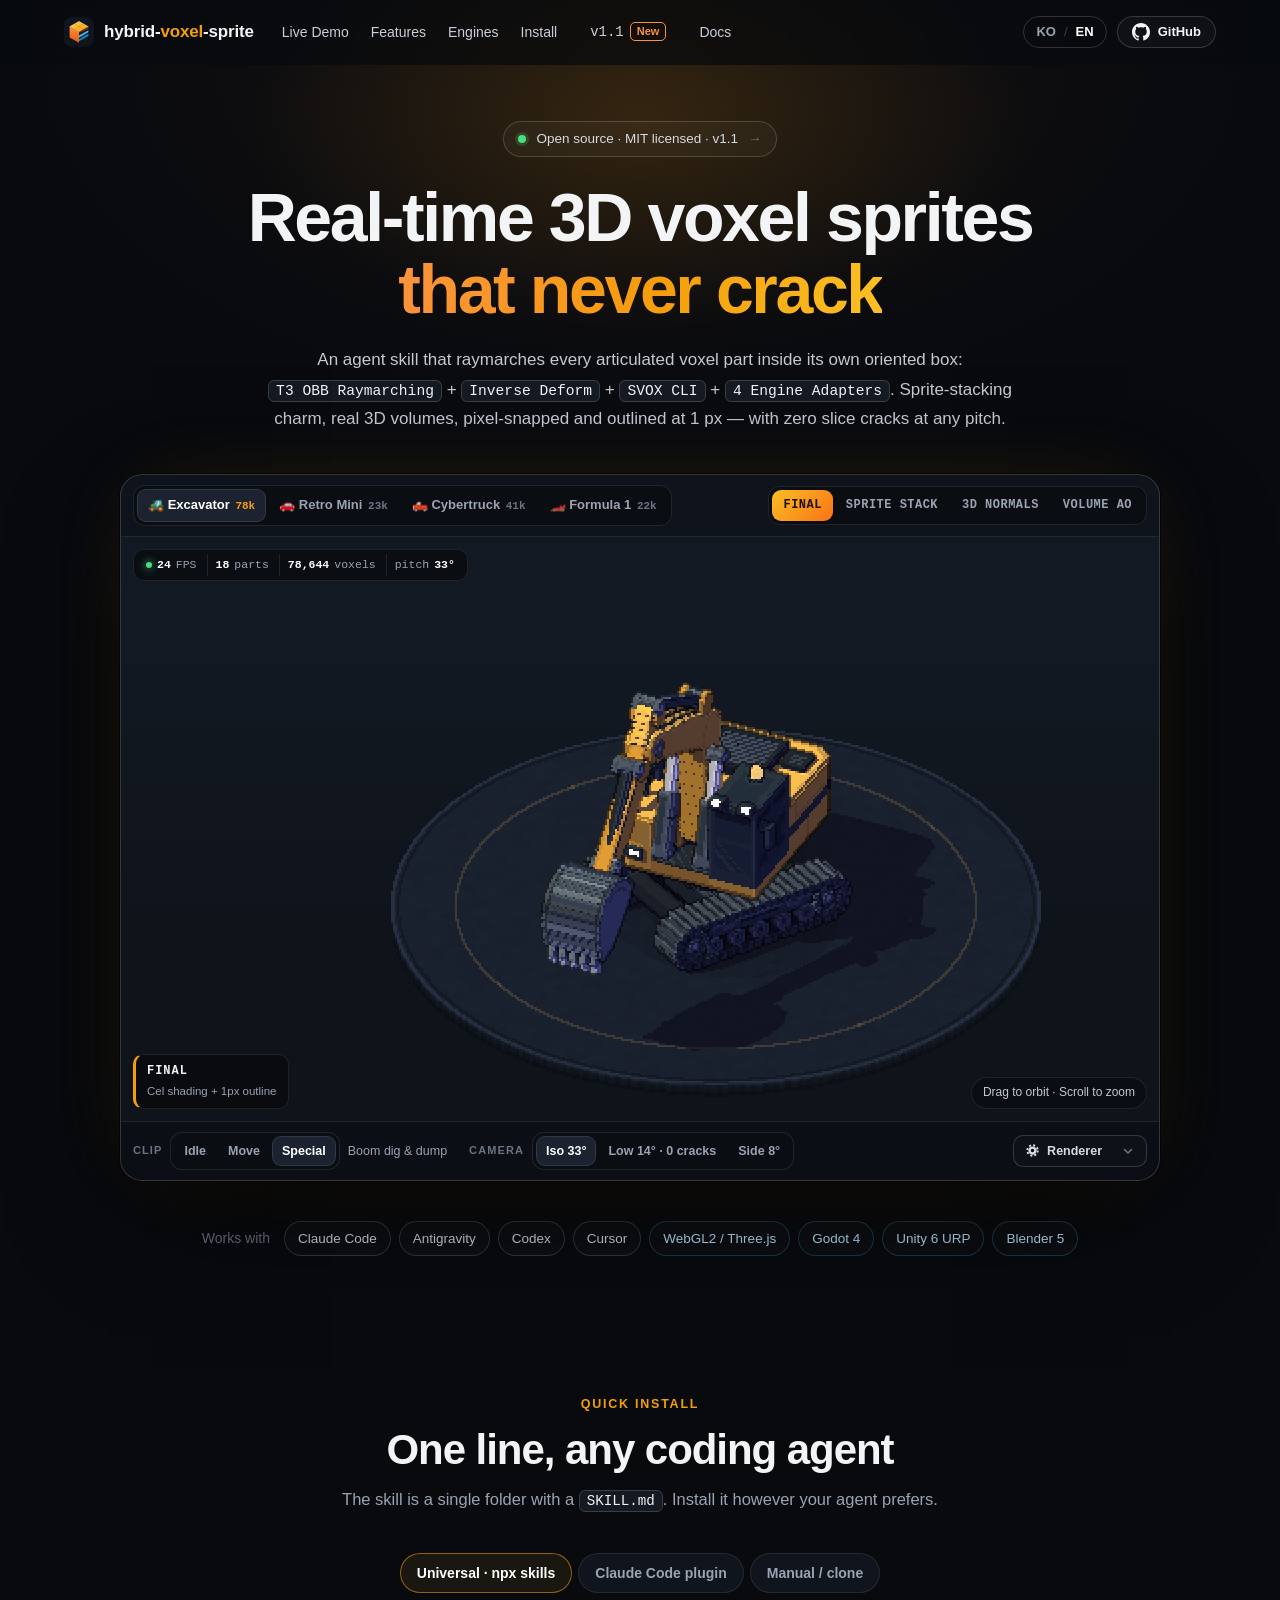
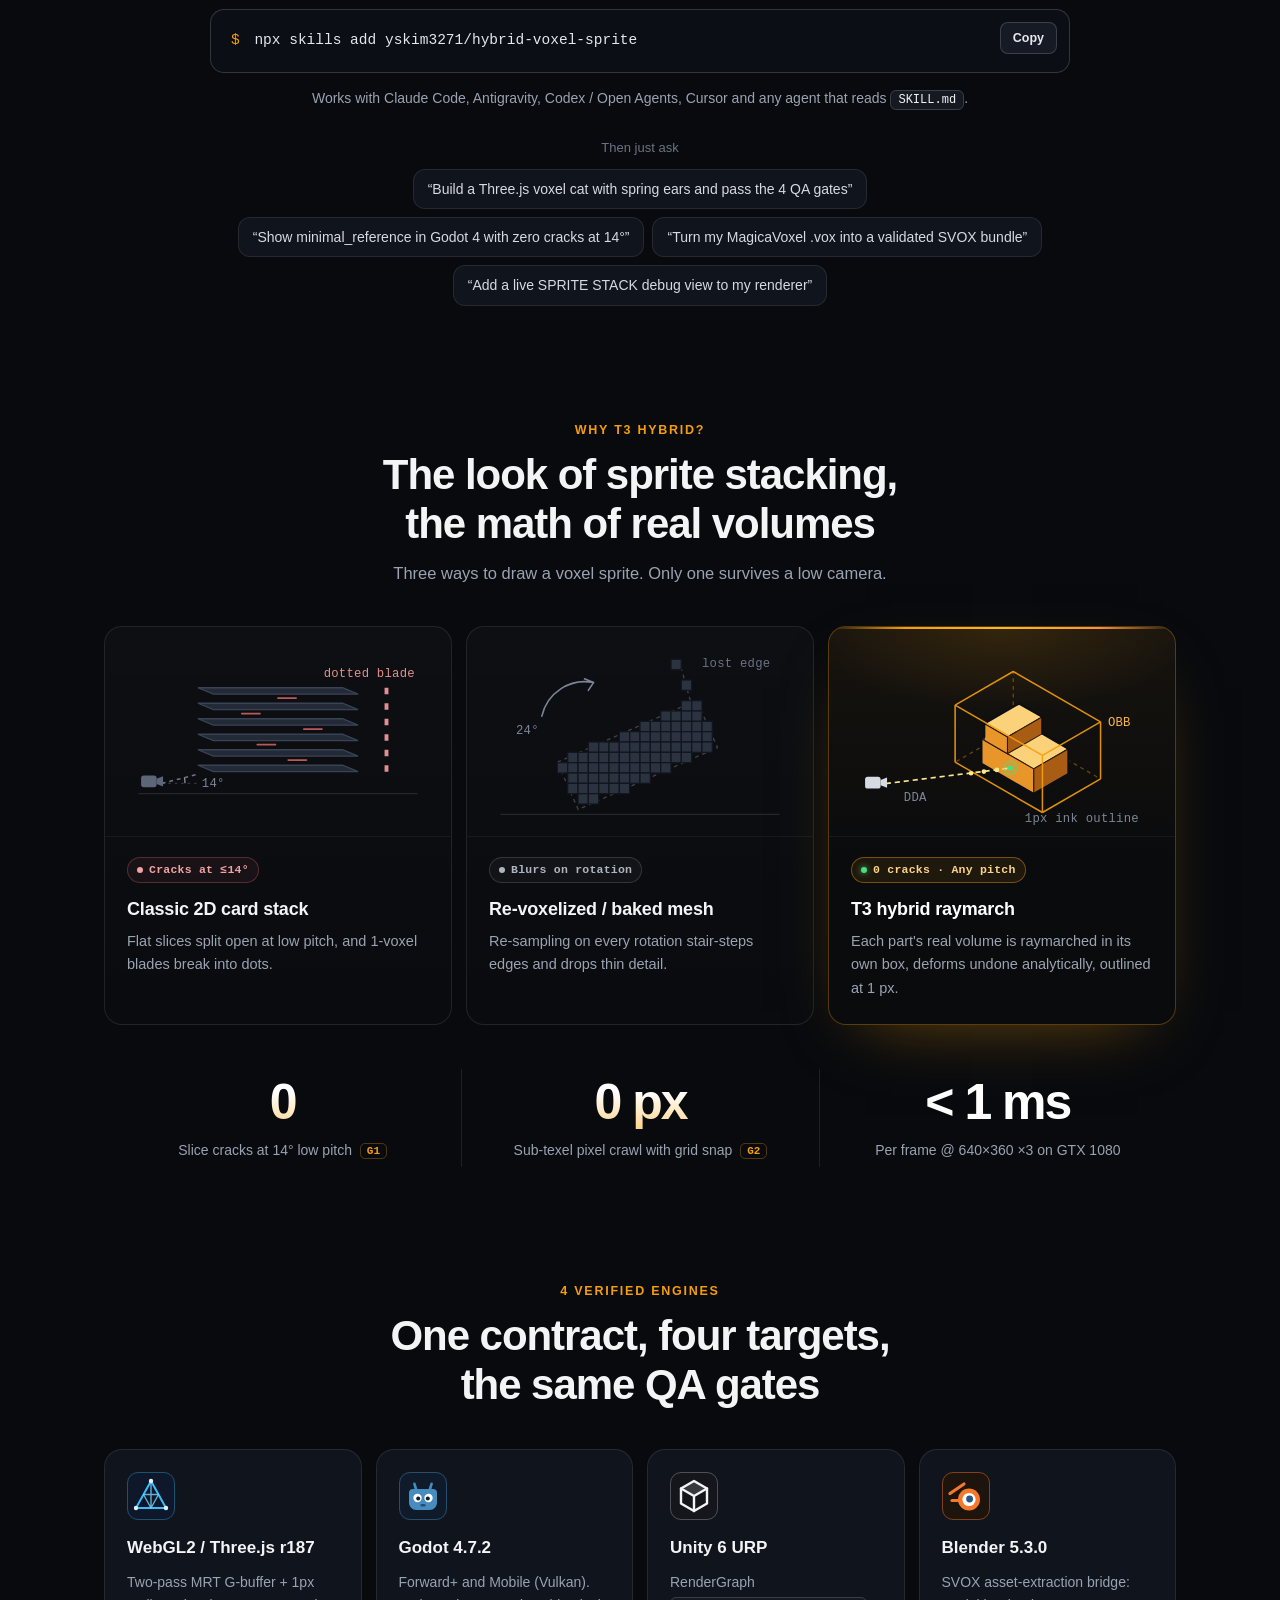
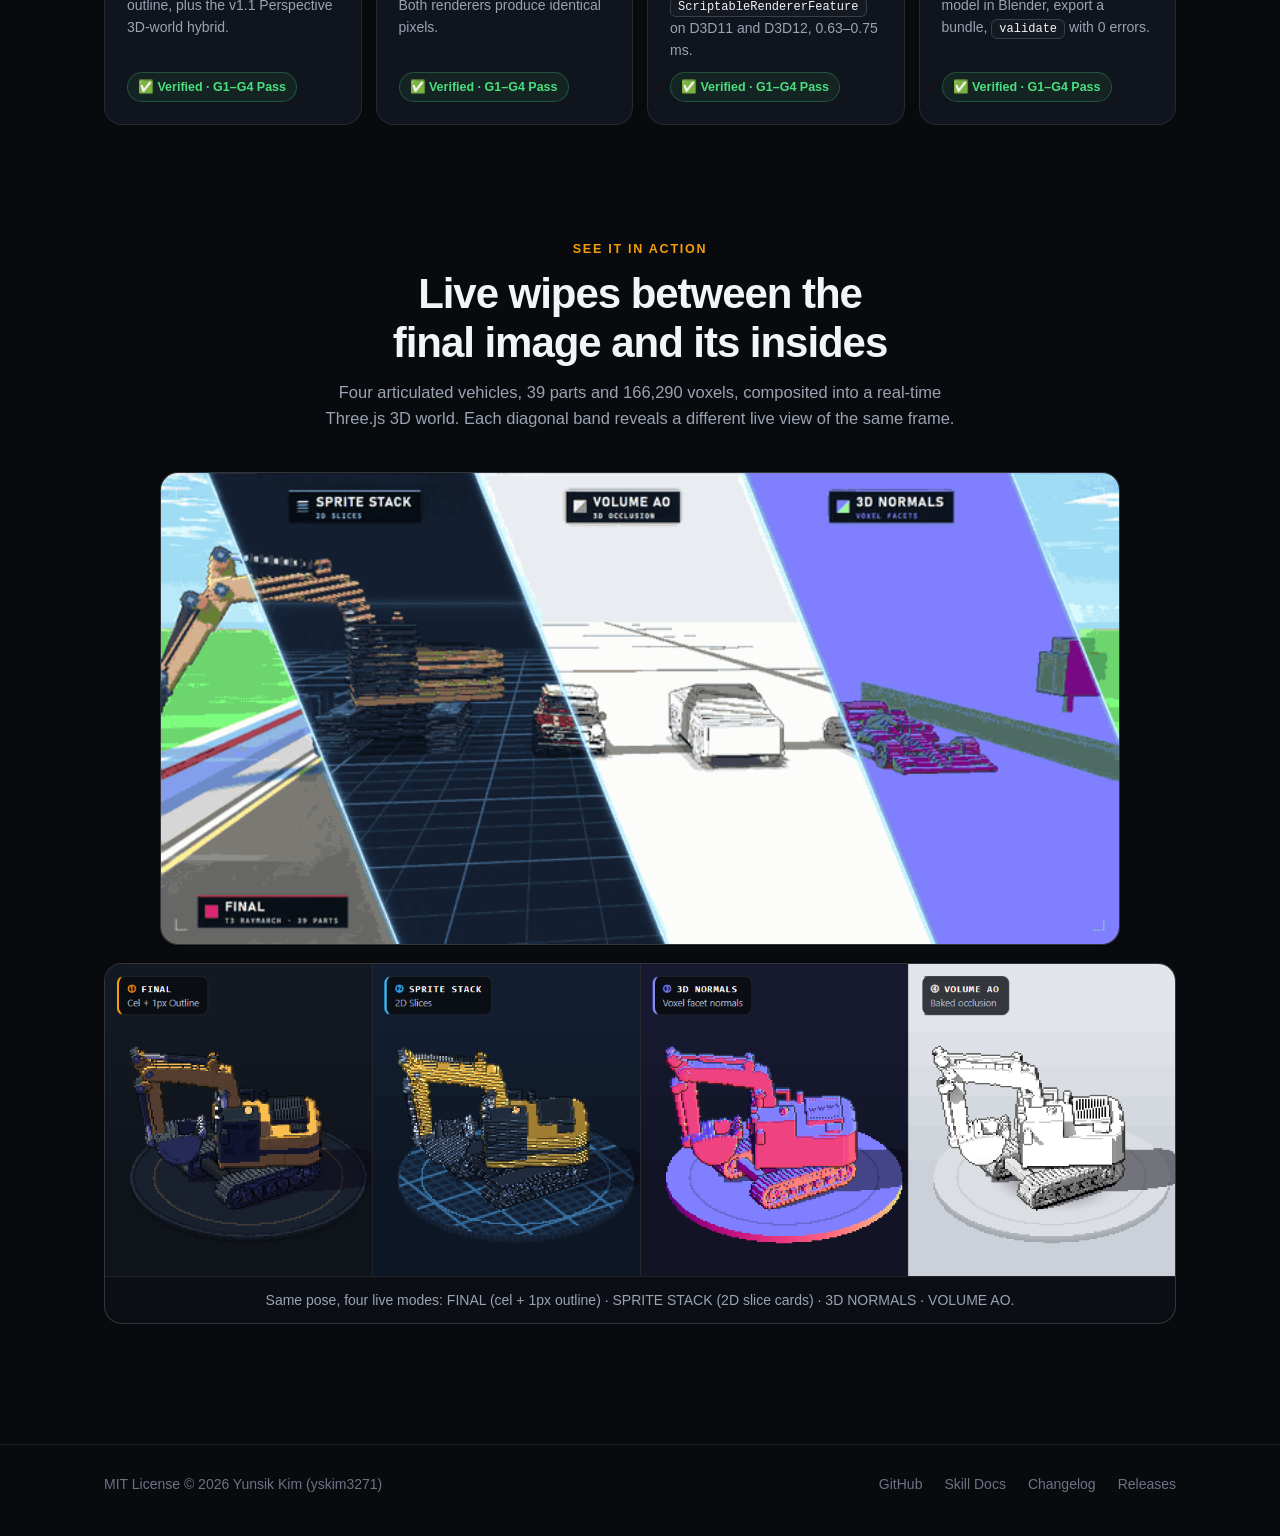
==== docs/index.html @ 256dd93d "Site polish v2: renderer options drawer, redesigned features, changelog page - Live demo: toggleable" ====
<!doctype html>
<html lang="en" data-title-ko="hybrid-voxel-sprite — 틈새 없이 움직이는 실시간 3D 복셀 스프라이트">
<head>
  <meta charset="utf-8">
  <meta name="viewport" content="width=device-width, initial-scale=1">
  <title>hybrid-voxel-sprite — Real-time 3D voxel sprites that never crack</title>
  <meta name="description" content="An open-source agent skill for real-time articulated 3D voxel sprites: T3 OBB raymarching, analytic inverse deform, SVOX CLI and adapters for WebGL2 / Three.js, Godot 4, Unity 6 URP and Blender 5.">
  <meta name="theme-color" content="#080a0e">
  <meta property="og:title" content="hybrid-voxel-sprite">
  <meta property="og:description" content="2D sprite charm. Real-time 3D volumes. Zero cracks. Live WebGL2 demo with 4 articulated voxel vehicles.">
  <meta property="og:image" content="https://yskim3271.github.io/hybrid-voxel-sprite/assets/banner.png">
  <meta property="og:type" content="website">
  <meta name="twitter:card" content="summary_large_image">
  <link rel="icon" type="image/svg+xml" href="assets/logo.svg">
  <link rel="stylesheet" href="styles.css">
  <script type="importmap">
    { "imports": { "three": "./demo/vendor/three.module.js" } }
  </script>
  <link rel="modulepreload" href="demo/vendor/three.module.js">
  <link rel="modulepreload" href="demo/vendor/three.core.js">
</head>
<body>
  <div class="glow" aria-hidden="true"></div>

  <!-- ================================================================== header -->
  <header class="topbar">
    <div class="topbar-in">
      <a class="brand" href="#top" aria-label="hybrid-voxel-sprite home">
        <img src="assets/logo.svg" width="30" height="30" alt="">
        <span>hybrid-<b>voxel</b>-sprite</span>
      </a>
      <nav class="nav" aria-label="Sections">
        <a href="#demo" data-i18n="nav.demo">Live Demo</a>
        <a href="#features" data-i18n="nav.features">Features</a>
        <a href="#engines" data-i18n="nav.engines">Engines</a>
        <a href="#install" data-i18n="nav.install">Install</a>
        <a class="mono ver" href="changelog.html" data-keep-lang>v1.1 <span class="new">New</span></a>
        <a href="https://github.com/yskim3271/hybrid-voxel-sprite/blob/main/skills/hybrid-voxel-sprite/SKILL.md" data-i18n="nav.docs">Docs</a>
      </nav>
      <div class="top-actions">
        <div class="lang" role="group" aria-label="Language">
          <button type="button" data-lang="ko" aria-pressed="false">KO</button><span>/</span><button type="button" data-lang="en" aria-pressed="true">EN</button>
        </div>
        <a class="gh" href="https://github.com/yskim3271/hybrid-voxel-sprite" aria-label="GitHub repository">
          <svg width="18" height="18" viewBox="0 0 16 16" aria-hidden="true"><path fill="currentColor" d="M8 0C3.58 0 0 3.58 0 8c0 3.54 2.29 6.53 5.47 7.59.4.07.55-.17.55-.38 0-.19-.01-.82-.01-1.49-2.01.37-2.53-.49-2.69-.94-.09-.23-.48-.94-.82-1.13-.28-.15-.68-.52-.01-.53.63-.01 1.08.58 1.23.82.72 1.21 1.87.87 2.33.66.07-.52.28-.87.51-1.07-1.78-.2-3.64-.89-3.64-3.95 0-.87.31-1.59.82-2.15-.08-.2-.36-1.02.08-2.12 0 0 .67-.21 2.2.82.64-.18 1.32-.27 2-.27.68 0 1.36.09 2 .27 1.53-1.04 2.2-.82 2.2-.82.44 1.1.16 1.92.08 2.12.51.56.82 1.27.82 2.15 0 3.07-1.87 3.75-3.65 3.95.29.25.54.73.54 1.48 0 1.07-.01 1.93-.01 2.2 0 .21.15.46.55.38A8.013 8.013 0 0 0 16 8c0-4.42-3.58-8-8-8Z"/></svg>
          <span>GitHub</span>
        </a>
      </div>
    </div>
  </header>

  <main id="top">
    <!-- ================================================================== hero -->
    <section class="hero">
      <a class="pill-badge" href="changelog.html" data-keep-lang>
        <span class="dot" aria-hidden="true"></span><span data-i18n="hero.badge">Open source · MIT licensed · v1.1</span><span class="arr" aria-hidden="true">→</span>
      </a>
      <h1 class="display" data-i18n-html="hero.title">Real-time 3D voxel sprites<br><span class="accent">that never crack</span></h1>
      <p class="lede" data-i18n-html="hero.lede">An agent skill that raymarches every articulated voxel part inside its own oriented box:
        <code>T3 OBB Raymarching</code> + <code>Inverse Deform</code> + <code>SVOX CLI</code> + <code>4 Engine Adapters</code>.
        Sprite-stacking charm, real 3D volumes, pixel-snapped and outlined at 1&nbsp;px — with zero slice cracks at any pitch.</p>

      <!-- ============================================================ live demo -->
      <div class="demo" id="demo">
        <div class="demo-frame">
          <div class="demo-bar top">
            <div class="seg veh" role="group" aria-label="Vehicle">
              <button type="button" data-veh="excavator"><span aria-hidden="true">🚜</span> <span data-i18n="veh.excavator">Excavator</span> <small>78k</small></button>
              <button type="button" data-veh="mini"><span aria-hidden="true">🚗</span> <span data-i18n="veh.mini">Retro Mini</span> <small>23k</small></button>
              <button type="button" data-veh="cybertruck"><span aria-hidden="true">🛻</span> <span data-i18n="veh.cybertruck">Cybertruck</span> <small>41k</small></button>
              <button type="button" data-veh="f1"><span aria-hidden="true">🏎️</span> <span data-i18n="veh.f1">Formula 1</span> <small>22k</small></button>
            </div>
            <div class="seg modes" role="group" aria-label="Render mode">
              <button type="button" data-mode="final">FINAL</button>
              <button type="button" data-mode="stack" class="m-stack">SPRITE STACK</button>
              <button type="button" data-mode="normals" class="m-normals">3D NORMALS</button>
              <button type="button" data-mode="ao" class="m-ao">VOLUME AO</button>
            </div>
          </div>

          <div class="demo-stage" id="demoStage">
            <canvas id="demoCanvas" aria-label="Live WebGL2 T3 hybrid voxel renderer"></canvas>
            <div class="telemetry mono" aria-live="off">
              <span><i class="live-dot"></i><b id="tFps">—</b> FPS</span>
              <span><b id="tParts">—</b> <em data-i18n="tel.parts">parts</em></span>
              <span><b id="tVoxels">—</b> <em data-i18n="tel.voxels">voxels</em></span>
              <span><em data-i18n="tel.pitch">pitch</em> <b id="tPitch">—</b></span>
            </div>
            <div class="mode-chip" id="demoModeChip" data-mode="final"></div>
            <div class="drag-hint" data-i18n="demo.hint">Drag to orbit · Scroll to zoom</div>
            <div class="loading" id="demoLoading"><span class="spinner" aria-hidden="true"></span><span data-i18n="demo.loading">Loading voxel volumes…</span></div>
            <div class="fallback" id="demoFallback" hidden>
              <img src="assets/modes_compare.png" loading="lazy" alt="FINAL, SPRITE STACK, 3D NORMALS and VOLUME AO views of the excavator">
              <p data-i18n="demo.fallback">Your browser has WebGL2 disabled, so here is a still of the four live view modes.</p>
            </div>
          </div>

          <div class="demo-bar bottom">
            <div class="ctl">
              <span class="lbl" data-i18n="demo.clip">Clip</span>
              <div class="seg sm" role="group" aria-label="Clip">
                <button type="button" data-clip="idle" data-i18n="clip.idle">Idle</button>
                <button type="button" data-clip="move" data-i18n="clip.move">Move</button>
                <button type="button" data-clip="special" data-i18n="clip.special">Special</button>
              </div>
              <span class="caption" id="clipCaption"></span>
            </div>
            <div class="ctl">
              <span class="lbl" data-i18n="demo.camera">Camera</span>
              <div class="seg sm" role="group" aria-label="Pitch preset">
                <button type="button" data-pitch="iso">Iso 33°</button>
                <button type="button" data-pitch="low" data-i18n="pitch.low">Low 14° · 0 cracks</button>
                <button type="button" data-pitch="side" data-i18n="pitch.side">Side 8°</button>
              </div>
            </div>
            <button type="button" class="r-btn" id="rendererBtn" aria-expanded="false" aria-controls="rendererDrawer">
              <svg class="gear" width="15" height="15" viewBox="0 0 24 24" aria-hidden="true"><circle cx="12" cy="12" r="8.4" fill="none" stroke="currentColor" stroke-width="3" stroke-dasharray="3.3 3.3"/><path fill="currentColor" fill-rule="evenodd" d="M12 5.4a6.6 6.6 0 1 1 0 13.2a6.6 6.6 0 0 1 0-13.2Zm0 3.8a2.8 2.8 0 1 0 0 5.6a2.8 2.8 0 0 0 0-5.6Z"/></svg>
              <span data-i18n="r.btn">Renderer</span>
              <i class="r-dot" id="rendererDot" aria-hidden="true"></i>
              <svg class="chev" width="12" height="12" viewBox="0 0 12 12" aria-hidden="true"><path d="M2.5 4.5 6 8l3.5-3.5" fill="none" stroke="currentColor" stroke-width="1.6" stroke-linecap="round" stroke-linejoin="round"/></svg>
            </button>
          </div>

          <div class="r-drawer" id="rendererDrawer" aria-hidden="true">
            <div class="r-drawer-in">
              <div class="r-grid">
                <div class="r-group">
                  <span class="lbl" data-i18n="r.surface">Voxel surface</span>
                  <div class="seg sm" role="group" aria-label="Voxel surface">
                    <button type="button" data-ropt="surface" data-val="crisp" data-i18n="r.crisp">Crisp DDA</button><button type="button" data-ropt="surface" data-val="smooth" data-i18n="r.smooth">Smooth Iso</button>
                  </div>
                </div>
                <div class="r-group">
                  <span class="lbl" data-i18n="r.bands">Cel bands</span>
                  <div class="seg sm" role="group" aria-label="Cel bands">
                    <button type="button" data-ropt="bands" data-val="2">2</button><button type="button" data-ropt="bands" data-val="3">3</button><button type="button" data-ropt="bands" data-val="4">4</button><button type="button" data-ropt="bands" data-val="0" data-i18n="r.bandsSmooth">Smooth</button>
                  </div>
                </div>
                <div class="r-group wide">
                  <span class="lbl" data-i18n="r.light">Lighting</span>
                  <div class="seg sm" role="group" aria-label="Lighting preset">
                    <button type="button" data-ropt="light" data-val="studio"><i class="sw" style="--a:#fff1d6;--b:#b3d4ff"></i><span data-i18n="r.studio">Studio</span></button><button type="button" data-ropt="light" data-val="daylight"><i class="sw" style="--a:#fff6df;--b:#6f9cf0"></i><span data-i18n="r.daylight">Daylight</span></button><button type="button" data-ropt="light" data-val="sunset"><i class="sw" style="--a:#ffb46b;--b:#7d5bd6"></i><span data-i18n="r.sunset">Sunset</span></button><button type="button" data-ropt="light" data-val="cyber"><i class="sw" style="--a:#8cebff;--b:#ff4fd8"></i><span data-i18n="r.cyber">Cyber Rim</span></button>
                  </div>
                </div>
                <div class="r-group" id="pxGroup">
                  <span class="lbl" data-i18n="r.px">Pixel scale</span>
                  <div class="seg sm" role="group" aria-label="Pixel scale">
                    <button type="button" data-px="1">×1</button><button type="button" data-px="2">×2</button><button type="button" data-px="3">×3</button>
                  </div>
                </div>
              </div>
              <div class="r-passes">
                <span class="lbl" data-i18n="r.passes">Shader passes</span>
                <div class="r-pills" role="group" aria-label="Shader passes">
                  <button type="button" class="pill-t" data-rpass="outline" data-i18n="demo.outline">1px Outline</button>
                  <button type="button" class="pill-t" data-rpass="selfShadow" data-i18n="r.selfShadow">Self-Shadow</button>
                  <button type="button" class="pill-t" data-rpass="useAO" data-i18n="r.ao">Volume AO</button>
                  <button type="button" class="pill-t" data-rpass="rim" data-i18n="r.rim">Rim Light</button>
                  <button type="button" class="pill-t" data-rpass="groundShadow" data-i18n="r.ground">Ground Shadow</button>
                  <button type="button" class="pill-t" data-rpass="emissive" data-i18n="r.emissive">Emissive</button>
                  <button type="button" class="pill-t" data-rpass="usePixelSnap" data-i18n="r.snap">Pixel Snap</button>
                </div>
                <button type="button" class="r-reset" id="rendererReset"><svg width="13" height="13" viewBox="0 0 16 16" aria-hidden="true"><path d="M2.8 8a5.2 5.2 0 1 0 1.6-3.8M2.6 1.8v2.8h2.8" fill="none" stroke="currentColor" stroke-width="1.6" stroke-linecap="round" stroke-linejoin="round"/></svg><span data-i18n="r.reset">Reset</span></button>
              </div>
            </div>
          </div>
        </div>
      </div>

      <div class="works">
        <span class="works-lbl" data-i18n="works.label">Works with</span>
        <span class="chip">Claude Code</span><span class="chip">Antigravity</span><span class="chip">Codex</span><span class="chip">Cursor</span>
        <span class="chip eng">WebGL2 / Three.js</span><span class="chip eng">Godot 4</span><span class="chip eng">Unity 6 URP</span><span class="chip eng">Blender 5</span>
      </div>
    </section>

    <!-- ================================================================== install -->
    <section class="section" id="install">
      <div class="sec-head">
        <span class="eyebrow" data-i18n="install.eyebrow">Quick install</span>
        <h2 data-i18n="install.title">One line, any coding agent</h2>
        <p data-i18n="install.sub">The skill is a single folder with a <code>SKILL.md</code>. Install it however your agent prefers.</p>
      </div>
      <div class="install">
        <div class="tabs" role="tablist" aria-label="Install method">
          <button type="button" role="tab" data-tab="npx" aria-selected="true" data-i18n="install.tab1">Universal · npx skills</button>
          <button type="button" role="tab" data-tab="plugin" aria-selected="false" data-i18n="install.tab2">Claude Code plugin</button>
          <button type="button" role="tab" data-tab="manual" aria-selected="false" data-i18n="install.tab3">Manual / clone</button>
        </div>
        <div class="panel" data-panel="npx">
          <div class="term"><pre><code><span class="p">$</span> npx skills add yskim3271/hybrid-voxel-sprite</code></pre>
            <button type="button" class="copy" data-copy="npx skills add yskim3271/hybrid-voxel-sprite" data-i18n="copy">Copy</button></div>
          <p class="note" data-i18n="install.note1">Works with Claude Code, Antigravity, Codex / Open Agents, Cursor and any agent that reads <code>SKILL.md</code>.</p>
        </div>
        <div class="panel" data-panel="plugin" hidden>
          <div class="term"><pre><code><span class="p">&gt;</span> /plugin marketplace add yskim3271/hybrid-voxel-sprite
<span class="p">&gt;</span> /plugin install hybrid-voxel-sprite</code></pre>
            <button type="button" class="copy" data-copy="/plugin marketplace add yskim3271/hybrid-voxel-sprite&#10;/plugin install hybrid-voxel-sprite" data-i18n="copy">Copy</button></div>
          <p class="note" data-i18n="install.note2">Run both commands inside Claude Code. The repo ships a <code>.claude-plugin/</code> marketplace manifest.</p>
        </div>
        <div class="panel" data-panel="manual" hidden>
          <div class="term"><pre><code><span class="p">$</span> git clone https://github.com/yskim3271/hybrid-voxel-sprite
<span class="p">$</span> cp -r hybrid-voxel-sprite/skills/hybrid-voxel-sprite ~/.claude/skills/</code></pre>
            <button type="button" class="copy" data-copy="git clone https://github.com/yskim3271/hybrid-voxel-sprite&#10;cp -r hybrid-voxel-sprite/skills/hybrid-voxel-sprite ~/.claude/skills/" data-i18n="copy">Copy</button></div>
          <p class="note" data-i18n-html="install.note3">Other agents: <code>~/.gemini/config/skills/</code> (Antigravity) · <code>~/.agents/skills/</code> (Codex / Open Agents).</p>
        </div>
        <div class="prompts">
          <span class="lbl" data-i18n="install.ask">Then just ask</span>
          <span class="prompt" data-i18n="prompt.1">“Build a Three.js voxel cat with spring ears and pass the 4 QA gates”</span>
          <span class="prompt" data-i18n="prompt.2">“Show minimal_reference in Godot 4 with zero cracks at 14°”</span>
          <span class="prompt" data-i18n="prompt.3">“Turn my MagicaVoxel .vox into a validated SVOX bundle”</span>
          <span class="prompt" data-i18n="prompt.4">“Add a live SPRITE STACK debug view to my renderer”</span>
        </div>
      </div>
    </section>

    <!-- ================================================================== features -->
    <section class="section" id="features">
      <div class="sec-head">
        <span class="eyebrow" data-i18n="feat.eyebrow">Why T3 hybrid?</span>
        <h2 data-i18n="feat.title">The look of sprite stacking, the math of real volumes</h2>
        <p data-i18n="feat.sub">Three ways to draw a voxel sprite. Only one survives a low camera.</p>
      </div>

      <div class="compare">
        <article class="cmp">
          <figure class="cmp-fig" aria-hidden="true">
            <svg viewBox="0 0 240 140" role="img">
              <path class="ground" d="M12 112 H228"/>
              <path class="card-s" d="M58 30 H170 L182 35 H70 Z"/><path class="card-s" d="M58 42 H170 L182 47 H70 Z"/><path class="card-s" d="M58 54 H170 L182 59 H70 Z"/><path class="card-s" d="M58 66 H170 L182 71 H70 Z"/><path class="card-s" d="M58 78 H170 L182 83 H70 Z"/><path class="card-s" d="M58 90 H170 L182 95 H70 Z"/>
              <path class="crack" d="M120 38 h14"/><path class="crack" d="M92 50 h14"/><path class="crack" d="M140 62 h14"/><path class="crack" d="M104 74 h14"/><path class="crack" d="M128 86 h14"/>
              <path class="blade-dots" d="M204 30 V96"/>
              <path class="sight" d="M30 104 L58 97"/>
              <path class="ref" d="M30 104 H58"/>
              <path class="arc" d="M48 104 A18 18 0 0 0 47.5 99.6"/>
              <text class="lbl" x="61" y="107">14°</text>
              <g class="cam" transform="translate(14 98)"><rect x="0" y="0" width="12" height="9" rx="2"/><path d="M12 2.5 L17 0.5 V8.5 L12 6.5 Z"/></g>
              <text class="lbl bad" x="226" y="22" text-anchor="end" data-i18n="svg.blade">dotted blade</text>
            </svg>
          </figure>
          <div class="cmp-body">
            <span class="tag bad" data-i18n="c1.tag">Cracks at ≤14°</span>
            <h3 data-i18n="c1.t">Classic 2D card stack</h3>
            <p data-i18n="c1.d">Flat slices split open at low pitch, and 1-voxel blades break into dots.</p>
          </div>
        </article>

        <article class="cmp">
          <figure class="cmp-fig" aria-hidden="true">
            <svg viewBox="0 0 240 140" role="img">
              <path class="ground" d="M12 128 H228"/>
              <polygon class="ideal" points="56,87.7 163.8,39.7 180,76.3 72.2,124.3"/>
              <path class="ideal" d="M159 40 L150 8"/>
              <g class="stairs"><rect x="152" y="40" width="8" height="8"/><rect x="160" y="40" width="8" height="8"/><rect x="136" y="48" width="8" height="8"/><rect x="144" y="48" width="8" height="8"/><rect x="152" y="48" width="8" height="8"/><rect x="160" y="48" width="8" height="8"/><rect x="120" y="56" width="8" height="8"/><rect x="128" y="56" width="8" height="8"/><rect x="136" y="56" width="8" height="8"/><rect x="144" y="56" width="8" height="8"/><rect x="152" y="56" width="8" height="8"/><rect x="160" y="56" width="8" height="8"/><rect x="168" y="56" width="8" height="8"/><rect x="104" y="64" width="8" height="8"/><rect x="112" y="64" width="8" height="8"/><rect x="120" y="64" width="8" height="8"/><rect x="128" y="64" width="8" height="8"/><rect x="136" y="64" width="8" height="8"/><rect x="144" y="64" width="8" height="8"/><rect x="152" y="64" width="8" height="8"/><rect x="160" y="64" width="8" height="8"/><rect x="168" y="64" width="8" height="8"/><rect x="80" y="72" width="8" height="8"/><rect x="88" y="72" width="8" height="8"/><rect x="96" y="72" width="8" height="8"/><rect x="104" y="72" width="8" height="8"/><rect x="112" y="72" width="8" height="8"/><rect x="120" y="72" width="8" height="8"/><rect x="128" y="72" width="8" height="8"/><rect x="136" y="72" width="8" height="8"/><rect x="144" y="72" width="8" height="8"/><rect x="152" y="72" width="8" height="8"/><rect x="160" y="72" width="8" height="8"/><rect x="168" y="72" width="8" height="8"/><rect x="64" y="80" width="8" height="8"/><rect x="72" y="80" width="8" height="8"/><rect x="80" y="80" width="8" height="8"/><rect x="88" y="80" width="8" height="8"/><rect x="96" y="80" width="8" height="8"/><rect x="104" y="80" width="8" height="8"/><rect x="112" y="80" width="8" height="8"/><rect x="120" y="80" width="8" height="8"/><rect x="128" y="80" width="8" height="8"/><rect x="136" y="80" width="8" height="8"/><rect x="144" y="80" width="8" height="8"/><rect x="152" y="80" width="8" height="8"/><rect x="56" y="88" width="8" height="8"/><rect x="64" y="88" width="8" height="8"/><rect x="72" y="88" width="8" height="8"/><rect x="80" y="88" width="8" height="8"/><rect x="88" y="88" width="8" height="8"/><rect x="96" y="88" width="8" height="8"/><rect x="104" y="88" width="8" height="8"/><rect x="112" y="88" width="8" height="8"/><rect x="120" y="88" width="8" height="8"/><rect x="128" y="88" width="8" height="8"/><rect x="136" y="88" width="8" height="8"/><rect x="64" y="96" width="8" height="8"/><rect x="72" y="96" width="8" height="8"/><rect x="80" y="96" width="8" height="8"/><rect x="88" y="96" width="8" height="8"/><rect x="96" y="96" width="8" height="8"/><rect x="104" y="96" width="8" height="8"/><rect x="112" y="96" width="8" height="8"/><rect x="120" y="96" width="8" height="8"/><rect x="64" y="104" width="8" height="8"/><rect x="72" y="104" width="8" height="8"/><rect x="80" y="104" width="8" height="8"/><rect x="88" y="104" width="8" height="8"/><rect x="96" y="104" width="8" height="8"/><rect x="104" y="104" width="8" height="8"/><rect x="72" y="112" width="8" height="8"/><rect x="80" y="112" width="8" height="8"/><rect x="152" y="24" width="8" height="8"/><rect x="144" y="8" width="8" height="8"/></g>
              <path class="rot" d="M44 52 A34 34 0 0 1 84 26"/><path class="rot-h" d="M84 26 l-7 -3 M84 26 l-4 6"/>
              <text class="lbl" x="24" y="66">24°</text>
              <text class="lbl dim" x="168" y="14" data-i18n="svg.lost">lost edge</text>
            </svg>
          </figure>
          <div class="cmp-body">
            <span class="tag mute" data-i18n="c2.tag">Blurs on rotation</span>
            <h3 data-i18n="c2.t">Re-voxelized / baked mesh</h3>
            <p data-i18n="c2.d">Re-sampling on every rotation stair-steps edges and drops thin detail.</p>
          </div>
        </article>

        <article class="cmp t3">
          <figure class="cmp-fig" aria-hidden="true">
            <svg viewBox="0 0 240 140" role="img">
              <path class="obb-h" d="M128.7,61.6L196.3,100.6M128.7,61.6L83.7,87.6M128.7,61.6L128.7,17.4"/>
              <g class="solid">
                <polygon class="f-top" points="131.0,53.8 171.5,77.2 144.5,92.8 104.0,69.4"/>
                <polygon class="f-r" points="171.5,96.7 144.5,112.3 144.5,92.8 171.5,77.2"/>
                <polygon class="f-l" points="104.0,88.9 144.5,112.3 144.5,92.8 104.0,69.4"/>
                <polygon class="f-top" points="133.2,42.1 151.3,52.5 124.2,68.1 106.2,57.7"/>
                <polygon class="f-r" points="151.3,65.5 124.2,81.1 124.2,68.1 151.3,52.5"/>
                <polygon class="f-l" points="106.2,70.7 124.2,81.1 124.2,68.1 106.2,57.7"/>
              </g>
              <path class="ink" d="M104.0,88.9 L144.5,112.3 L171.5,96.7 L171.5,77.2 L151.3,65.5 L151.3,52.5 L133.2,42.1 L106.2,57.7 L106.2,68.1 L104.0,69.4 Z"/>
              <path class="obb" d="M196.3,100.6L151.3,126.6M196.3,100.6L196.3,56.4M83.7,87.6L151.3,126.6M83.7,87.6L83.7,43.4M151.3,126.6L151.3,82.4M128.7,17.4L196.3,56.4M128.7,17.4L83.7,43.4M196.3,56.4L151.3,82.4M83.7,43.4L151.3,82.4"/>
              <path class="ray" d="M30 104.2 L126.5 92.2"/>
              <circle class="step" cx="96" cy="96.2" r="1.8"/><circle class="step" cx="106" cy="94.9" r="1.8"/><circle class="step" cx="116" cy="93.6" r="1.8"/>
              <circle class="hit-r" cx="126.5" cy="92.2" r="5"/><circle class="hit" cx="126.5" cy="92.2" r="2.2"/>
              <g class="cam on" transform="translate(14 99)"><rect x="0" y="0" width="12" height="9" rx="2"/><path d="M12 2.5 L17 0.5 V8.5 L12 6.5 Z"/></g>
              <text class="lbl amb" x="202" y="60">OBB</text>
              <text class="lbl" x="44" y="118">DDA</text>
              <text class="lbl" x="226" y="134" text-anchor="end" data-i18n="svg.ink">1px ink outline</text>
            </svg>
          </figure>
          <div class="cmp-body">
            <span class="tag good" data-i18n="c3.tag">0 cracks · Any pitch</span>
            <h3 data-i18n="c3.t">T3 hybrid raymarch</h3>
            <p data-i18n="c3.d">Each part's real volume is raymarched in its own box, deforms undone analytically, outlined at 1&nbsp;px.</p>
          </div>
        </article>
      </div>

      <dl class="metrics">
        <div class="mt"><dt>0</dt><dd><span data-i18n="m1">Slice cracks at 14° low pitch</span> <b class="mono">G1</b></dd></div>
        <div class="mt"><dt>0 px</dt><dd><span data-i18n="m2">Sub-texel pixel crawl with grid snap</span> <b class="mono">G2</b></dd></div>
        <div class="mt"><dt>&lt; 1 ms</dt><dd data-i18n="m3">Per frame @ 640×360 ×3 on GTX 1080</dd></div>
      </dl>
    </section>

    <!-- ================================================================== engines -->
    <section class="section" id="engines">
      <div class="sec-head">
        <span class="eyebrow" data-i18n="eng.eyebrow">4 verified engines</span>
        <h2 data-i18n="eng.title">One contract, four targets, the same QA gates</h2>
      </div>
      <div class="engines">
        <a class="eng-card" href="https://github.com/yskim3271/hybrid-voxel-sprite/blob/main/skills/hybrid-voxel-sprite/references/targets/webgl2_threejs.md">
          <img src="assets/icon-webgl.svg" width="48" height="48" alt="">
          <h3>WebGL2 / Three.js r187</h3>
          <p data-i18n="eng.web">Two-pass MRT G-buffer + 1px outline, plus the v1.1 Perspective 3D-world hybrid.</p>
          <span class="ok">✅ Verified · G1–G4 Pass</span>
        </a>
        <a class="eng-card" href="https://github.com/yskim3271/hybrid-voxel-sprite/blob/main/skills/hybrid-voxel-sprite/references/targets/godot4.md">
          <img src="assets/icon-godot.svg" width="48" height="48" alt="">
          <h3>Godot 4.7.2</h3>
          <p data-i18n="eng.godot">Forward+ and Mobile (Vulkan). Both renderers produce identical pixels.</p>
          <span class="ok">✅ Verified · G1–G4 Pass</span>
        </a>
        <a class="eng-card" href="https://github.com/yskim3271/hybrid-voxel-sprite/blob/main/skills/hybrid-voxel-sprite/references/targets/unity_urp.md">
          <img src="assets/icon-unity.svg" width="48" height="48" alt="">
          <h3>Unity 6 URP</h3>
          <p data-i18n="eng.unity">RenderGraph <code>ScriptableRendererFeature</code> on D3D11 and D3D12, 0.63–0.75 ms.</p>
          <span class="ok">✅ Verified · G1–G4 Pass</span>
        </a>
        <a class="eng-card" href="https://github.com/yskim3271/hybrid-voxel-sprite/blob/main/skills/hybrid-voxel-sprite/references/targets/blender_exporter.md">
          <img src="assets/icon-blender.svg" width="48" height="48" alt="">
          <h3>Blender 5.3.0</h3>
          <p data-i18n="eng.blender">SVOX asset-extraction bridge: model in Blender, export a bundle, <code>validate</code> with 0 errors.</p>
          <span class="ok">✅ Verified · G1–G4 Pass</span>
        </a>
      </div>
    </section>

    <!-- ================================================================== showcase -->
    <section class="section" id="showcase">
      <div class="sec-head">
        <span class="eyebrow" data-i18n="show.eyebrow">See it in action</span>
        <h2 data-i18n="show.title">Live wipes between the final image and its insides</h2>
        <p data-i18n="show.sub">Four articulated vehicles, 39 parts and 166,290 voxels, composited into a real-time Three.js 3D world. Each diagonal band reveals a different live view of the same frame.</p>
      </div>
      <figure class="media">
        <img src="assets/showcase_loop.gif" width="720" height="354" loading="lazy" alt="Showcase loop: excavator, retro mini, cybertruck and Formula 1 with live SPRITE STACK, 3D NORMALS and VOLUME AO wipes">
      </figure>
      <figure class="media strip">
        <img src="assets/modes_compare.png" width="1440" height="420" loading="lazy" alt="The same excavator pose in FINAL, SPRITE STACK, 3D NORMALS and VOLUME AO">
        <figcaption data-i18n="show.cap">Same pose, four live modes: FINAL (cel + 1px outline) · SPRITE STACK (2D slice cards) · 3D NORMALS · VOLUME AO.</figcaption>
      </figure>
    </section>

  </main>

  <footer class="footer">
    <div class="footer-in">
      <span>MIT License © 2026 Yunsik Kim (yskim3271)</span>
      <nav>
        <a href="https://github.com/yskim3271/hybrid-voxel-sprite">GitHub</a>
        <a href="https://github.com/yskim3271/hybrid-voxel-sprite/blob/main/skills/hybrid-voxel-sprite/SKILL.md" data-i18n="foot.docs">Skill Docs</a>
        <a href="changelog.html" data-keep-lang data-i18n="foot.log">Changelog</a>
        <a href="https://github.com/yskim3271/hybrid-voxel-sprite/releases" data-i18n="foot.rel">Releases</a>
      </nav>
    </div>
  </footer>

  <div class="toast" id="toast" role="status" aria-live="polite"></div>
  <script src="site.js" defer></script>
  <script type="module" src="demo/demo.js"></script>
</body>
</html>
---- docs/styles.css ----
/* hybrid-voxel-sprite — GitHub Pages landing (dark obsidian, warm amber glow, cyan SPRITE STACK accents) */
:root {
  --bg: #080a0e;
  --surface: #10141c;
  --surface-2: #151a24;
  --line: rgba(255, 255, 255, 0.09);
  --line-2: rgba(255, 255, 255, 0.16);
  --text: #f3f4f6;
  --muted: #9aa3b2;
  --dim: #6b7384;
  --amber: #f59e0b;
  --orange: #fb923c;
  --cyan: #38bdf8;
  --green: #4ade80;
  --violet: #a5b4fc;
  --radius: 18px;
  --sans: ui-sans-serif, -apple-system, BlinkMacSystemFont, "Segoe UI Variable", "Segoe UI", "Pretendard", "Apple SD Gothic Neo", "Malgun Gothic", "Noto Sans KR", Roboto, Helvetica, Arial, sans-serif;
  --mono: ui-monospace, "JetBrains Mono", "SF Mono", SFMono-Regular, Menlo, Consolas, "Liberation Mono", "D2Coding", monospace;
  color-scheme: dark;
}
*, *::before, *::after { box-sizing: border-box; }
[hidden] { display: none !important; }
html { scroll-behavior: smooth; scroll-padding-top: 80px; -webkit-text-size-adjust: 100%; }
body {
  margin: 0; background: var(--bg); color: var(--text); font-family: var(--sans); font-size: 16px; line-height: 1.6;
  -webkit-font-smoothing: antialiased; overflow-x: hidden;
}
html[lang="ko"] body { word-break: keep-all; }
a { color: inherit; text-decoration: none; }
img { max-width: 100%; display: block; }
code, .mono { font-family: var(--mono); font-variant-numeric: tabular-nums; }
button { font: inherit; color: inherit; }
:focus-visible { outline: 2px solid var(--amber); outline-offset: 2px; border-radius: 8px; }

.glow {
  position: absolute; inset: 0 0 auto 0; height: 900px; pointer-events: none; z-index: 0;
  background:
    radial-gradient(560px 300px at 50% 120px, rgba(245, 158, 11, 0.14), transparent 70%),
    radial-gradient(900px 520px at 50% 60px, rgba(251, 146, 60, 0.06), transparent 70%);
}

/* ------------------------------------------------------------------ header */
.topbar {
  position: sticky; top: 0; z-index: 50; background: rgba(8, 10, 14, 0.72);
  backdrop-filter: saturate(140%) blur(14px); -webkit-backdrop-filter: saturate(140%) blur(14px);
  border-bottom: 1px solid transparent; transition: border-color .2s, background .2s;
}
.topbar.scrolled { border-bottom-color: var(--line); background: rgba(8, 10, 14, 0.86); }
.topbar-in { max-width: 1200px; margin: 0 auto; height: 64px; padding: 0 24px; display: flex; align-items: center; gap: 28px; }
.brand { display: flex; align-items: center; gap: 10px; font-weight: 700; letter-spacing: -0.01em; font-size: 17px; white-space: nowrap; }
.brand img { border-radius: 8px; }
.brand b { color: var(--amber); font-weight: 700; }
.nav { display: flex; gap: 22px; font-size: 14px; color: #c9ced8; flex: 1; }
.nav a { white-space: nowrap; transition: color .15s; }
.nav a:hover { color: #fff; }
.nav a.ver { display: inline-flex; align-items: center; gap: 2px; margin: -5px 0; padding: 4px 10px; border-radius: 999px; border: 1px solid transparent; }
.nav a.ver.active { color: #fff; background: rgba(245, 158, 11, 0.10); border-color: rgba(245, 158, 11, 0.38); }
.nav .new { display: inline-block; margin-left: 4px; padding: 0 6px; border: 1px solid var(--orange); color: var(--orange); border-radius: 5px; font-size: 11px; font-family: var(--sans); font-weight: 600; line-height: 17px; vertical-align: 1px; }
.top-actions { display: flex; align-items: center; gap: 10px; margin-left: auto; }
.lang { display: flex; align-items: center; height: 32px; padding: 0 4px; border: 1px solid var(--line-2); border-radius: 999px; font-size: 13px; color: var(--dim); }
.lang button { background: none; border: 0; padding: 4px 8px; cursor: pointer; color: var(--muted); border-radius: 999px; font-weight: 600; }
.lang button.on { color: #fff; }
.lang span { opacity: .5; }
.gh { display: inline-flex; align-items: center; gap: 8px; height: 32px; padding: 0 14px; border: 1px solid var(--line-2); border-radius: 999px; font-size: 13px; font-weight: 600; background: rgba(255, 255, 255, 0.03); transition: border-color .15s, background .15s; }
.gh:hover { border-color: rgba(255, 255, 255, 0.3); background: rgba(255, 255, 255, 0.06); }

/* ------------------------------------------------------------------ hero */
main { position: relative; z-index: 1; overflow-x: clip; }
.hero { max-width: 1200px; margin: 0 auto; padding: 56px 24px 24px; text-align: center; }
.pill-badge {
  display: inline-flex; align-items: center; gap: 10px; padding: 6px 14px; border: 1px solid var(--line-2); border-radius: 999px;
  font-size: 13.5px; color: #d6dae2; background: rgba(255, 255, 255, 0.03); transition: border-color .15s;
}
.pill-badge:hover { border-color: rgba(245, 158, 11, 0.5); }
.pill-badge .dot { width: 8px; height: 8px; border-radius: 50%; background: var(--green); box-shadow: 0 0 0 3px rgba(74, 222, 128, 0.18); }
.pill-badge .arr { color: var(--dim); }
.display {
  margin: 24px auto 20px; font-size: clamp(36px, 6vw, 68px); line-height: 1.06; letter-spacing: -0.035em; font-weight: 800; max-width: 980px;
}
html[lang="ko"] .display { letter-spacing: -0.045em; line-height: 1.14; }
.display .accent {
  background: linear-gradient(92deg, var(--orange) 0%, var(--amber) 55%, #fbbf24 100%);
  -webkit-background-clip: text; background-clip: text; color: transparent;
}
.lede { max-width: 780px; margin: 0 auto 40px; color: #c3c8d2; font-size: 17px; line-height: 1.75; }
.lede code, .section code {
  font-size: .86em; padding: 2px 7px; border-radius: 6px; background: #141922; border: 1px solid var(--line-2); color: #f1f3f6; white-space: nowrap;
}
code.cy { color: var(--cyan); border-color: rgba(56, 189, 248, 0.35); }
.hero-cta { display: flex; justify-content: center; gap: 12px; margin: 28px 0 44px; flex-wrap: wrap; }
.btn { display: inline-flex; align-items: center; height: 44px; padding: 0 22px; border-radius: 999px; font-weight: 650; font-size: 15px; transition: transform .15s, box-shadow .15s, background .15s; }
.btn.primary { background: linear-gradient(135deg, #fbbf24, #f97316); color: #1a0f02; box-shadow: 0 8px 30px -10px rgba(249, 115, 22, 0.7); }
.btn.primary:hover { transform: translateY(-1px); box-shadow: 0 12px 34px -10px rgba(249, 115, 22, 0.85); }
.btn.ghost { border: 1px solid var(--line-2); background: rgba(255, 255, 255, 0.03); }
.btn.ghost:hover { background: rgba(255, 255, 255, 0.07); }

/* ------------------------------------------------------------------ demo */
.demo { max-width: 1040px; margin: 0 auto; position: relative; scroll-margin-top: 84px; }
.demo::before {
  content: ""; position: absolute; inset: -40px -60px; z-index: -1; pointer-events: none;
  background: radial-gradient(closest-side, rgba(245, 158, 11, 0.10), transparent 75%);
}
.demo-frame {
  border: 1px solid var(--line-2); border-radius: 22px; background: linear-gradient(180deg, #0f131b, #0b0e14); overflow: hidden; text-align: left;
  box-shadow: 0 0 0 1px rgba(0, 0, 0, 0.6), 0 40px 120px -30px rgba(0, 0, 0, 0.9), 0 0 80px -30px rgba(245, 158, 11, 0.25);
}
.demo-bar { display: flex; align-items: center; justify-content: space-between; gap: 10px 14px; padding: 10px 12px; flex-wrap: wrap; }
.demo-bar.top { border-bottom: 1px solid var(--line); }
.demo-bar.bottom { border-top: 1px solid var(--line); justify-content: flex-start; gap: 10px 22px; }
.seg { display: inline-flex; gap: 2px; padding: 3px; border-radius: 12px; background: #0a0d12; border: 1px solid var(--line); flex-wrap: wrap; }
.seg button {
  border: 0; background: transparent; color: var(--muted); padding: 6px 11px; border-radius: 9px; font-size: 13px; font-weight: 600;
  cursor: pointer; white-space: nowrap; transition: background .15s, color .15s;
}
.seg button:hover { color: #fff; background: rgba(255, 255, 255, 0.05); }
.seg button.on { background: #1c2230; color: #fff; box-shadow: inset 0 0 0 1px rgba(255, 255, 255, 0.1); }
.seg.veh small { color: var(--dim); font-family: var(--mono); font-size: 11px; margin-left: 2px; }
.seg.veh button.on small { color: var(--amber); }
.seg.modes button { font-family: var(--mono); font-size: 12px; letter-spacing: 0.04em; }
.seg.modes button.on { background: linear-gradient(135deg, #fbbf24, #f97316); color: #1a0f02; box-shadow: none; }
.seg.modes button.m-stack.on { background: linear-gradient(135deg, #7dd3fc, #0ea5e9); color: #04121d; }
.seg.modes button.m-normals.on { background: linear-gradient(135deg, #c4b5fd, #818cf8); color: #0d0b24; }
.seg.modes button.m-ao.on { background: linear-gradient(135deg, #f3f4f6, #cbd5e1); color: #111; }
.seg.sm button { padding: 5px 10px; font-size: 12.5px; }
.ctl { display: flex; align-items: center; gap: 8px; flex-wrap: wrap; }
.ctl .lbl { font-size: 11px; text-transform: uppercase; letter-spacing: 0.1em; color: var(--dim); font-weight: 700; }
.ctl .caption { font-size: 12.5px; color: var(--muted); }

/* renderer options drawer */
.r-btn {
  margin-left: auto; display: inline-flex; align-items: center; gap: 7px; height: 32px; padding: 0 12px 0 11px; border-radius: 10px;
  border: 1px solid var(--line-2); background: #0d1118; color: #d6dae2; font-size: 12.5px; font-weight: 650; cursor: pointer;
  transition: border-color .15s, background .15s, color .15s;
}
.r-btn:hover { border-color: rgba(255, 255, 255, 0.28); color: #fff; }
.r-btn .gear { transition: transform .45s cubic-bezier(.2, .8, .2, 1), color .15s; }
.r-btn .chev { color: var(--dim); transition: transform .25s; }
.r-btn[aria-expanded="true"] { color: #fff; border-color: rgba(245, 158, 11, 0.55); background: #17140e; }
.r-btn[aria-expanded="true"] .gear { transform: rotate(90deg); color: var(--amber); }
.r-btn[aria-expanded="true"] .chev { transform: rotate(180deg); }
.r-dot { width: 6px; height: 6px; border-radius: 50%; background: var(--amber); box-shadow: 0 0 0 3px rgba(245, 158, 11, 0.18); opacity: 0; transform: scale(.4); transition: opacity .2s, transform .2s; }
.r-btn.modified .r-dot { opacity: 1; transform: none; }
.r-drawer { display: grid; grid-template-rows: 0fr; transition: grid-template-rows .32s cubic-bezier(.2, .8, .2, 1); }
.r-drawer.open { grid-template-rows: 1fr; }
.r-drawer-in { min-height: 0; overflow: hidden; visibility: hidden; transition: visibility 0s .32s; }
.r-drawer.open .r-drawer-in { visibility: visible; transition: visibility 0s; border-top: 1px solid var(--line); }
.r-grid { display: grid; grid-template-columns: auto auto minmax(0, 1fr) auto; gap: 14px 22px; padding: 14px 14px 4px; align-items: end; }
.r-group { display: flex; flex-direction: column; gap: 7px; min-width: 0; }
.r-group .lbl, .r-passes .lbl { font-size: 10.5px; text-transform: uppercase; letter-spacing: 0.1em; color: var(--dim); font-weight: 700; }
html[lang="ko"] .r-group .lbl, html[lang="ko"] .r-passes .lbl, html[lang="ko"] .ctl .lbl { letter-spacing: 0.04em; }
.r-group .seg { align-self: flex-start; }
.r-group.off { opacity: .45; }
.seg .sw { display: inline-block; width: 9px; height: 9px; border-radius: 50%; margin-right: 6px; vertical-align: -0.5px; background: linear-gradient(135deg, var(--a) 0 50%, var(--b) 50% 100%); box-shadow: 0 0 0 1px rgba(255, 255, 255, 0.12); }
.r-passes { display: flex; align-items: center; gap: 10px 12px; flex-wrap: wrap; padding: 12px 14px 14px; }
.r-pills { display: flex; flex-wrap: wrap; gap: 6px; flex: 1; min-width: 0; }
.pill-t {
  display: inline-flex; align-items: center; gap: 6px; height: 28px; padding: 0 11px; border-radius: 999px; border: 1px solid var(--line);
  background: #0a0d12; color: var(--dim); font-size: 12px; font-weight: 600; cursor: pointer; white-space: nowrap; transition: color .15s, border-color .15s, background .15s;
}
.pill-t::before { content: ""; width: 6px; height: 6px; border-radius: 50%; background: #3a4150; transition: background .15s, box-shadow .15s; }
.pill-t:hover { color: #fff; border-color: var(--line-2); }
.pill-t.on { color: #f3f4f6; border-color: rgba(245, 158, 11, 0.42); background: rgba(245, 158, 11, 0.07); }
.pill-t.on::before { background: var(--amber); box-shadow: 0 0 6px rgba(245, 158, 11, 0.8); }
.r-reset {
  display: inline-flex; align-items: center; gap: 6px; height: 28px; padding: 0 12px; border-radius: 999px; border: 1px solid var(--line-2);
  background: transparent; color: var(--muted); font-size: 12px; font-weight: 600; cursor: pointer; margin-left: auto;
}
.r-reset:hover:not(:disabled) { color: #fff; border-color: rgba(255, 255, 255, 0.3); }
.r-reset:disabled { opacity: .4; cursor: default; }

.demo-stage { position: relative; aspect-ratio: 16 / 9; background: #0c0f15; cursor: grab; touch-action: pan-y; user-select: none; -webkit-user-select: none; }
.demo-stage.dragging { cursor: grabbing; }
.demo-stage canvas { position: absolute; inset: 0; width: 100%; height: 100%; display: block; image-rendering: pixelated; }
.telemetry {
  position: absolute; top: 12px; left: 12px; display: flex; gap: 2px; padding: 4px; border-radius: 10px;
  background: rgba(8, 10, 14, 0.72); border: 1px solid var(--line); font-size: 11.5px; color: var(--muted); backdrop-filter: blur(6px);
}
.telemetry span { padding: 2px 8px; display: inline-flex; align-items: center; gap: 5px; white-space: nowrap; }
.telemetry span + span { border-left: 1px solid var(--line); }
.telemetry b { color: #fff; font-weight: 600; }
.telemetry em { font-style: normal; }
.live-dot { width: 6px; height: 6px; border-radius: 50%; background: var(--green); display: inline-block; box-shadow: 0 0 8px var(--green); }
.mode-chip {
  position: absolute; left: 12px; bottom: 12px; display: flex; flex-direction: column; gap: 1px; padding: 7px 12px 7px 11px; border-radius: 10px;
  background: rgba(8, 10, 14, 0.78); border: 1px solid var(--line); border-left: 3px solid var(--amber); backdrop-filter: blur(6px); pointer-events: none;
}
.mode-chip b { font-family: var(--mono); font-size: 12px; letter-spacing: 0.08em; }
.mode-chip span { font-size: 11.5px; color: var(--muted); }
.mode-chip[data-mode="stack"] { border-left-color: var(--cyan); }
.mode-chip[data-mode="normals"] { border-left-color: #818cf8; }
.mode-chip[data-mode="ao"] { border-left-color: #e5e7eb; }
.drag-hint {
  position: absolute; right: 12px; bottom: 12px; font-size: 12px; color: #c3c8d2; padding: 5px 11px; border-radius: 999px;
  background: rgba(8, 10, 14, 0.6); border: 1px solid var(--line); pointer-events: none;
}
.loading {
  position: absolute; inset: 0; display: flex; align-items: center; justify-content: center; gap: 12px; color: var(--muted); font-size: 14px;
  background: rgba(12, 15, 21, 0.55); transition: opacity .3s; pointer-events: none;
}
.loading.done { opacity: 0; }
.spinner { width: 18px; height: 18px; border-radius: 50%; border: 2px solid rgba(255, 255, 255, 0.15); border-top-color: var(--amber); animation: spin .8s linear infinite; }
@keyframes spin { to { transform: rotate(360deg); } }
.fallback { position: absolute; inset: 0; display: flex; flex-direction: column; align-items: center; justify-content: center; gap: 12px; padding: 16px; background: #0c0f15; }
.fallback img { width: 100%; border-radius: 10px; border: 1px solid var(--line); }
.fallback p { margin: 0; color: var(--muted); font-size: 13.5px; text-align: center; }

.works { display: flex; align-items: center; justify-content: center; flex-wrap: wrap; gap: 8px; margin: 40px auto 0; max-width: 1040px; }
.works-lbl { color: var(--dim); font-size: 14px; margin-right: 6px; }
.chip { padding: 6px 13px; border: 1px solid var(--line-2); border-radius: 999px; font-size: 13.5px; color: #d6dae2; background: rgba(255, 255, 255, 0.02); }
.chip.eng { color: #bae6fd; border-color: rgba(56, 189, 248, 0.25); }

/* ------------------------------------------------------------------ sections */
.section { max-width: 1120px; margin: 0 auto; padding: 110px 24px 0; scroll-margin-top: 40px; }
.sec-head { text-align: center; max-width: 760px; margin: 0 auto 40px; }
.eyebrow { display: inline-block; font-size: 12.5px; font-weight: 700; letter-spacing: 0.14em; text-transform: uppercase; color: var(--amber); }
html[lang="ko"] .eyebrow { letter-spacing: 0.06em; }
.sec-head h2 { text-wrap: balance; margin: 10px 0 12px; font-size: clamp(28px, 3.6vw, 42px); line-height: 1.15; letter-spacing: -0.025em; font-weight: 750; }
html[lang="ko"] .sec-head h2 { letter-spacing: -0.035em; line-height: 1.25; }
.sec-head p { margin: 0; color: var(--muted); font-size: 16.5px; }

/* install */
.install { max-width: 860px; margin: 0 auto; }
.tabs { display: flex; justify-content: center; gap: 6px; margin-bottom: 16px; flex-wrap: wrap; }
.tabs button { border: 1px solid var(--line); background: var(--surface); color: var(--muted); padding: 8px 16px; border-radius: 999px; cursor: pointer; font-size: 14px; font-weight: 600; }
.tabs button[aria-selected="true"] { color: #fff; border-color: rgba(245, 158, 11, 0.55); background: #1a1710; }
.term { position: relative; border: 1px solid var(--line-2); background: #0b0e14; border-radius: 14px; }
.term pre { margin: 0; padding: 18px 96px 18px 20px; overflow-x: auto; font-size: 14.5px; line-height: 1.75; }
.term code { font-family: var(--mono); color: #e5e7eb; white-space: pre; background: none; border: 0; padding: 0; font-size: inherit; border-radius: 0; }
.term .p { color: var(--amber); user-select: none; margin-right: 6px; }
.term .c { color: #5b6476; }
.term b { color: var(--cyan); font-weight: 600; }
.copy {
  position: absolute; top: 12px; right: 12px; border: 1px solid var(--line-2); background: #151a24; color: #e5e7eb; border-radius: 8px;
  padding: 5px 12px; font-size: 12.5px; font-weight: 600; cursor: pointer;
}
.copy:hover { border-color: rgba(245, 158, 11, 0.6); }
.copy.done { color: var(--green); border-color: rgba(74, 222, 128, 0.5); }
.note { color: var(--muted); font-size: 14px; text-align: center; margin: 14px 0 0; }
.prompts { margin-top: 28px; display: flex; flex-wrap: wrap; justify-content: center; gap: 8px; align-items: center; }
.prompts .lbl { width: 100%; text-align: center; color: var(--dim); font-size: 13px; margin-bottom: 2px; }
.prompt { padding: 8px 14px; border-radius: 12px; background: var(--surface); border: 1px solid var(--line); font-size: 14px; color: #d6dae2; }

/* features: 3-column comparison strip + hairline metric strip */
.sec-head p { text-wrap: balance; }
.compare { display: grid; grid-template-columns: repeat(3, minmax(0, 1fr)); gap: 14px; }
.cmp {
  position: relative; display: flex; flex-direction: column; border-radius: var(--radius); overflow: hidden;
  background: linear-gradient(180deg, rgba(255, 255, 255, 0.025), rgba(255, 255, 255, 0.008)); border: 1px solid var(--line);
}
.cmp-fig { margin: 0; padding: 22px 18px 6px; border-bottom: 1px solid rgba(255, 255, 255, 0.05); }
.cmp-fig svg { display: block; width: 100%; height: auto; overflow: visible; }
.cmp-body { padding: 18px 22px 24px; }
.cmp h3 { margin: 12px 0 6px; font-size: 18px; letter-spacing: -0.01em; font-weight: 680; }
.cmp p { margin: 0; color: var(--muted); font-size: 14.5px; line-height: 1.6; }
.cmp.t3 { border-color: rgba(245, 158, 11, 0.30); background: linear-gradient(180deg, rgba(245, 158, 11, 0.065), rgba(245, 158, 11, 0.012) 60%); box-shadow: 0 24px 70px -38px rgba(245, 158, 11, 0.55); }
.cmp.t3::before { content: ""; position: absolute; inset: 0 0 auto 0; height: 2px; background: linear-gradient(90deg, transparent, var(--amber) 22%, #fbbf24 50%, var(--orange) 78%, transparent); }
.cmp.t3::after { content: ""; position: absolute; inset: 0 0 auto 0; height: 140px; pointer-events: none; background: radial-gradient(260px 110px at 50% 0%, rgba(245, 158, 11, 0.13), transparent 75%); }
.cmp.t3 h3 { color: #fff; }
.tag { display: inline-flex; align-items: center; gap: 6px; font-family: var(--mono); font-size: 11.5px; font-weight: 600; letter-spacing: 0.02em; padding: 3px 9px; border-radius: 999px; border: 1px solid; }
.tag::before { content: ""; width: 6px; height: 6px; border-radius: 50%; background: currentColor; }
html[lang="ko"] .tag, html[lang="ko"] .cmp-fig .lbl[data-i18n] { font-family: var(--sans); letter-spacing: 0; }
.tag.bad { color: #f0a3a3; border-color: rgba(248, 113, 113, 0.28); background: rgba(248, 113, 113, 0.06); }
.tag.mute { color: #aeb5c2; border-color: rgba(255, 255, 255, 0.14); background: rgba(255, 255, 255, 0.03); }
.tag.good { color: #fcd38a; border-color: rgba(245, 158, 11, 0.42); background: rgba(245, 158, 11, 0.09); }
.tag.good::before { background: var(--green); box-shadow: 0 0 6px rgba(74, 222, 128, 0.8); }
.cmp-fig .ground { stroke: rgba(255, 255, 255, 0.10); stroke-width: 1; }
.cmp-fig .ref { stroke: rgba(255, 255, 255, 0.16); stroke-width: 1; stroke-dasharray: 2 3; }
.cmp-fig .lbl { font-family: var(--mono); font-size: 9.5px; fill: #7d8697; letter-spacing: 0.02em; }
.cmp-fig .lbl.bad { fill: #e48f8f; }
.cmp-fig .lbl.dim { fill: #6b7384; }
.cmp-fig .lbl.amb { fill: #f6b544; }
.cmp-fig .cam rect, .cmp-fig .cam path { fill: #5d6677; }
.cmp-fig .cam.on rect, .cmp-fig .cam.on path { fill: #d6dae2; }
.cmp-fig .sight { stroke: #6b7384; stroke-width: 1.2; stroke-dasharray: 3 3; }
.cmp-fig .arc { fill: none; stroke: #8a93a3; stroke-width: 1; }
.cmp-fig .card-s { fill: #232a37; stroke: #3a4354; stroke-width: 1; }
.cmp-fig .crack { stroke: #f87171; stroke-opacity: 0.75; stroke-width: 1.4; stroke-linecap: round; }
.cmp-fig .blade-dots { stroke: #e48f8f; stroke-width: 3; stroke-dasharray: 5 7; }
.cmp-fig .ideal { fill: none; stroke: rgba(255, 255, 255, 0.22); stroke-width: 1; stroke-dasharray: 3 3; }
.cmp-fig .stairs rect { fill: #2b3341; stroke: #12161e; stroke-width: 1; }
.cmp-fig .rot, .cmp-fig .rot-h { fill: none; stroke: #7d8697; stroke-width: 1.2; stroke-linecap: round; }
.cmp-fig .obb { fill: none; stroke: #f59e0b; stroke-width: 1.2; stroke-opacity: 0.9; }
.cmp-fig .obb-h { fill: none; stroke: #f59e0b; stroke-width: 1; stroke-opacity: 0.38; stroke-dasharray: 3 3; }
.cmp-fig .f-top { fill: #fbd27a; }
.cmp-fig .f-l { fill: #e8962a; }
.cmp-fig .f-r { fill: #a85c14; }
.cmp-fig .solid polygon { stroke: #2a1704; stroke-width: 0.8; stroke-linejoin: round; }
.cmp-fig .ink { fill: none; stroke: #0b0e14; stroke-width: 1.8; stroke-linejoin: round; }
.cmp-fig .ray { stroke: #fde68a; stroke-width: 1.3; stroke-dasharray: 4 3; }
.cmp-fig .step { fill: #fde68a; }
.cmp-fig .hit { fill: var(--green); }
.cmp-fig .hit-r { fill: none; stroke: var(--green); stroke-opacity: 0.55; stroke-width: 1.2; }
.metrics { display: grid; grid-template-columns: repeat(3, minmax(0, 1fr)); margin: 44px 0 0; padding: 0; }
.mt { padding: 6px 28px; text-align: center; }
.mt + .mt { border-left: 1px solid var(--line); }
.mt dt { font-family: var(--sans); font-variant-numeric: tabular-nums; font-size: clamp(36px, 4.2vw, 50px); font-weight: 750; letter-spacing: -0.04em; line-height: 1.1; color: #fff; }
.mt:first-child dt, .mt:nth-child(2) dt { background: linear-gradient(180deg, #fff 30%, #fcd38a); -webkit-background-clip: text; background-clip: text; color: transparent; }
.mt dd { margin: 10px auto 0; max-width: 260px; color: var(--muted); font-size: 14px; line-height: 1.5; text-wrap: balance; }
.mt dd b { margin-left: 4px; font-size: 11px; font-weight: 600; color: var(--amber); padding: 1px 6px; border-radius: 5px; border: 1px solid rgba(245, 158, 11, 0.3); vertical-align: 1px; }

/* engines */
.engines > * { min-width: 0; }
.engines { display: grid; grid-template-columns: repeat(4, 1fr); gap: 14px; }
.eng-card { display: flex; flex-direction: column; gap: 10px; background: var(--surface); border: 1px solid var(--line); border-radius: var(--radius); padding: 22px; transition: border-color .15s, transform .15s; }
.eng-card:hover { border-color: rgba(245, 158, 11, 0.45); transform: translateY(-2px); }
.eng-card h3 { margin: 4px 0 0; font-size: 17px; }
.eng-card p { margin: 0; color: var(--muted); font-size: 14px; flex: 1; }
.ok { font-size: 12.5px; color: var(--green); font-weight: 600; padding: 4px 10px; border-radius: 999px; background: rgba(74, 222, 128, 0.08); border: 1px solid rgba(74, 222, 128, 0.25); align-self: flex-start; }

/* showcase */
.media { margin: 0 auto 18px; max-width: 960px; border: 1px solid var(--line-2); border-radius: 18px; overflow: hidden; background: #0b0e14; }
.media img { width: 100%; height: auto; }
.media.strip { max-width: 1120px; }
.media figcaption { padding: 12px 16px; color: var(--muted); font-size: 14px; border-top: 1px solid var(--line); text-align: center; }

/* changelog page */
.page-head { max-width: 860px; margin: 0 auto; padding: 64px 24px 0; text-align: center; }
.page-head h1 { margin: 12px 0 12px; font-size: clamp(34px, 5vw, 54px); line-height: 1.08; letter-spacing: -0.035em; font-weight: 800; }
html[lang="ko"] .page-head h1 { letter-spacing: -0.045em; line-height: 1.18; }
.page-head p { margin: 0 auto; max-width: 620px; color: var(--muted); font-size: 16.5px; text-wrap: balance; }
.back-link { display: inline-flex; align-items: center; gap: 8px; margin-top: 22px; font-size: 14px; color: #d6dae2; padding: 7px 14px; border-radius: 999px; border: 1px solid var(--line-2); background: rgba(255, 255, 255, 0.03); }
.back-link:hover { border-color: rgba(245, 158, 11, 0.5); color: #fff; }
.timeline { max-width: 900px; margin: 56px auto 0; padding: 0 24px; }
.rel { position: relative; display: grid; grid-template-columns: 150px minmax(0, 1fr); gap: 0 48px; padding-bottom: 56px; }
.rel::before { content: ""; position: absolute; left: 174px; top: 12px; bottom: 0; width: 1px; background: linear-gradient(180deg, var(--line-2), var(--line) 70%, transparent); }
.rel:last-child::before { bottom: 48px; }
.rel-meta { text-align: right; padding-top: 2px; }
.rel-ver { display: block; font-family: var(--sans); font-variant-numeric: tabular-nums; font-size: 26px; font-weight: 750; letter-spacing: -0.03em; color: #fff; line-height: 1.2; }
.rel-date { display: block; margin-top: 4px; font-family: var(--mono); font-size: 12.5px; color: var(--dim); }
.rel-badge { display: inline-block; margin-top: 10px; font-size: 11.5px; font-weight: 650; padding: 2px 9px; border-radius: 999px; color: #fcd38a; border: 1px solid rgba(245, 158, 11, 0.42); background: rgba(245, 158, 11, 0.09); }
.rel-badge.init { color: #aeb5c2; border-color: rgba(255, 255, 255, 0.14); background: rgba(255, 255, 255, 0.03); }
.rel-body { position: relative; min-width: 0; }
.rel-body::before { content: ""; position: absolute; left: -31px; top: 7px; width: 11px; height: 11px; border-radius: 50%; background: var(--bg); border: 2px solid #4a5263; }
.rel.latest .rel-body::before { border-color: var(--amber); background: #2a1c05; box-shadow: 0 0 0 4px rgba(245, 158, 11, 0.14), 0 0 14px rgba(245, 158, 11, 0.6); }
.rel-body h2 { margin: 0 0 6px; font-size: 21px; line-height: 1.35; letter-spacing: -0.015em; font-weight: 700; text-wrap: balance; }
.rel-body > p { margin: 0 0 20px; color: var(--muted); font-size: 15px; }
.rel-group { margin: 0 0 16px; }
.rel-group h3 { margin: 0 0 8px; font-size: 11px; text-transform: uppercase; letter-spacing: 0.12em; color: var(--dim); font-weight: 700; }
html[lang="ko"] .rel-group h3 { letter-spacing: 0.04em; font-size: 12px; }
.rel-group ul { list-style: none; margin: 0; padding: 0; display: grid; gap: 1px; border: 1px solid var(--line); border-radius: 14px; overflow: hidden; background: var(--line); }
.rel-group li { position: relative; padding: 11px 16px 11px 36px; background: #0d1017; color: #d6dae2; font-size: 14.5px; line-height: 1.55; }
.rel-group li::before { content: ""; position: absolute; left: 17px; top: 19px; width: 6px; height: 6px; border-radius: 2px; background: #3a4354; }
.rel.latest .rel-group li::before { background: var(--amber); opacity: .8; }
.rel-group li code { font-size: .86em; padding: 1px 6px; border-radius: 6px; background: #151a24; border: 1px solid var(--line-2); color: #f1f3f6; }
.rel-links { display: flex; flex-wrap: wrap; gap: 8px; margin-top: 8px; }
.rel-links a { font-size: 13px; color: #d6dae2; padding: 5px 12px; border-radius: 999px; border: 1px solid var(--line-2); }
.rel-links a:hover { color: #fff; border-color: rgba(245, 158, 11, 0.5); }

/* footer */
.footer { margin-top: 120px; border-top: 1px solid var(--line); }
.footer-in { max-width: 1120px; margin: 0 auto; padding: 28px 24px 40px; display: flex; justify-content: space-between; gap: 16px; flex-wrap: wrap; color: var(--dim); font-size: 14px; }
.footer nav { display: flex; gap: 22px; }
.footer a:hover { color: #fff; }

.toast {
  position: fixed; left: 50%; bottom: 28px; transform: translate(-50%, 20px); opacity: 0; pointer-events: none; z-index: 100;
  padding: 10px 18px; border-radius: 999px; background: #1c2230; border: 1px solid var(--line-2); font-size: 14px; transition: opacity .2s, transform .2s;
}
.toast.show { opacity: 1; transform: translate(-50%, 0); }

/* ------------------------------------------------------------------ responsive */
@media (max-width: 1080px) {
  .nav { display: none; }
  .r-grid { grid-template-columns: auto auto; }
  .r-group.wide { grid-column: 1 / -1; order: 3; }
  #pxGroup { order: 2; }
  .engines { grid-template-columns: repeat(2, 1fr); }
}
@media (max-width: 760px) {
  .topbar-in { padding: 0 16px; gap: 12px; }
  .brand span { font-size: 15px; }
  .gh span { display: none; }
  .gh { padding: 0 9px; }
  .hero { padding: 44px 16px 16px; }
  .lede { font-size: 16px; }
  .demo-frame { border-radius: 16px; }
  .demo-stage { aspect-ratio: 4 / 3; }
  .demo-bar { padding: 8px; }
  .seg { width: 100%; }
  .seg button { flex: 1 1 auto; padding: 6px 6px; }
  .seg.veh small { display: none; }
  .seg.veh { display: grid; grid-template-columns: 1fr 1fr; }
  .seg.modes { display: grid; grid-template-columns: repeat(4, 1fr); }
  .seg.modes button { font-size: 10.5px; letter-spacing: 0.01em; }
  .ctl { width: 100%; }
  .ctl .seg { width: auto; flex: 1; }
  .telemetry { font-size: 10.5px; top: 8px; left: 8px; }
  .telemetry span { padding: 1px 5px; }
  .telemetry span:nth-child(3) { display: none; }
  .drag-hint { display: none; }
  .mode-chip { left: 8px; bottom: 8px; padding: 5px 9px; }
  .mode-chip span { display: none; }
  .section { padding: 80px 16px 0; }
  .demo-bar.bottom { gap: 8px; }
  .r-btn { margin-left: 0; width: 100%; justify-content: center; height: 36px; }
  .r-grid { grid-template-columns: minmax(0, 1fr); gap: 12px; padding: 12px 8px 2px; }
  .r-group.wide, #pxGroup { grid-column: auto; order: 0; }
  .r-group .seg { align-self: stretch; }
  .r-group .seg button { padding: 6px 4px; }
  .seg .sw { margin-right: 4px; }
  .r-passes { padding: 10px 8px 12px; }
  .r-pills { flex: 1 1 100%; }
  .pill-t { flex: 1 1 auto; justify-content: center; padding: 0 9px; }
  .r-reset { margin-left: 0; width: 100%; justify-content: center; height: 32px; }
  .compare { grid-template-columns: minmax(0, 1fr); }
  .cmp-fig { padding: 18px 14px 4px; }
  .metrics { grid-template-columns: minmax(0, 1fr); margin-top: 28px; }
  .mt { padding: 18px 8px; }
  .mt + .mt { border-left: 0; border-top: 1px solid var(--line); }
  .page-head { padding: 44px 16px 0; }
  .timeline { padding: 0 16px; margin-top: 40px; }
  .rel { grid-template-columns: minmax(0, 1fr); padding-left: 24px; padding-bottom: 40px; }
  .rel::before { left: 7px; top: 10px; }
  .rel-meta { text-align: left; display: flex; flex-wrap: wrap; align-items: baseline; gap: 4px 12px; margin-bottom: 14px; }
  .rel-date, .rel-badge { margin-top: 0; }
  .rel-meta::before { content: ""; position: absolute; left: 0; top: 7px; width: 11px; height: 11px; border-radius: 50%; background: var(--bg); border: 2px solid #4a5263; }
  .rel.latest .rel-meta::before { border-color: var(--amber); background: #2a1c05; box-shadow: 0 0 0 4px rgba(245, 158, 11, 0.14), 0 0 14px rgba(245, 158, 11, 0.6); }
  .rel-body::before { display: none; }
  .rel-group li { padding: 10px 12px 10px 30px; font-size: 14px; }
  .rel-group li::before { left: 13px; top: 18px; }
  .engines { grid-template-columns: 1fr; }
  .term pre { padding-right: 20px; padding-top: 50px; font-size: 13px; }
}
@media (prefers-reduced-motion: reduce) { html { scroll-behavior: auto; } * { transition: none !important; animation: none !important; } }
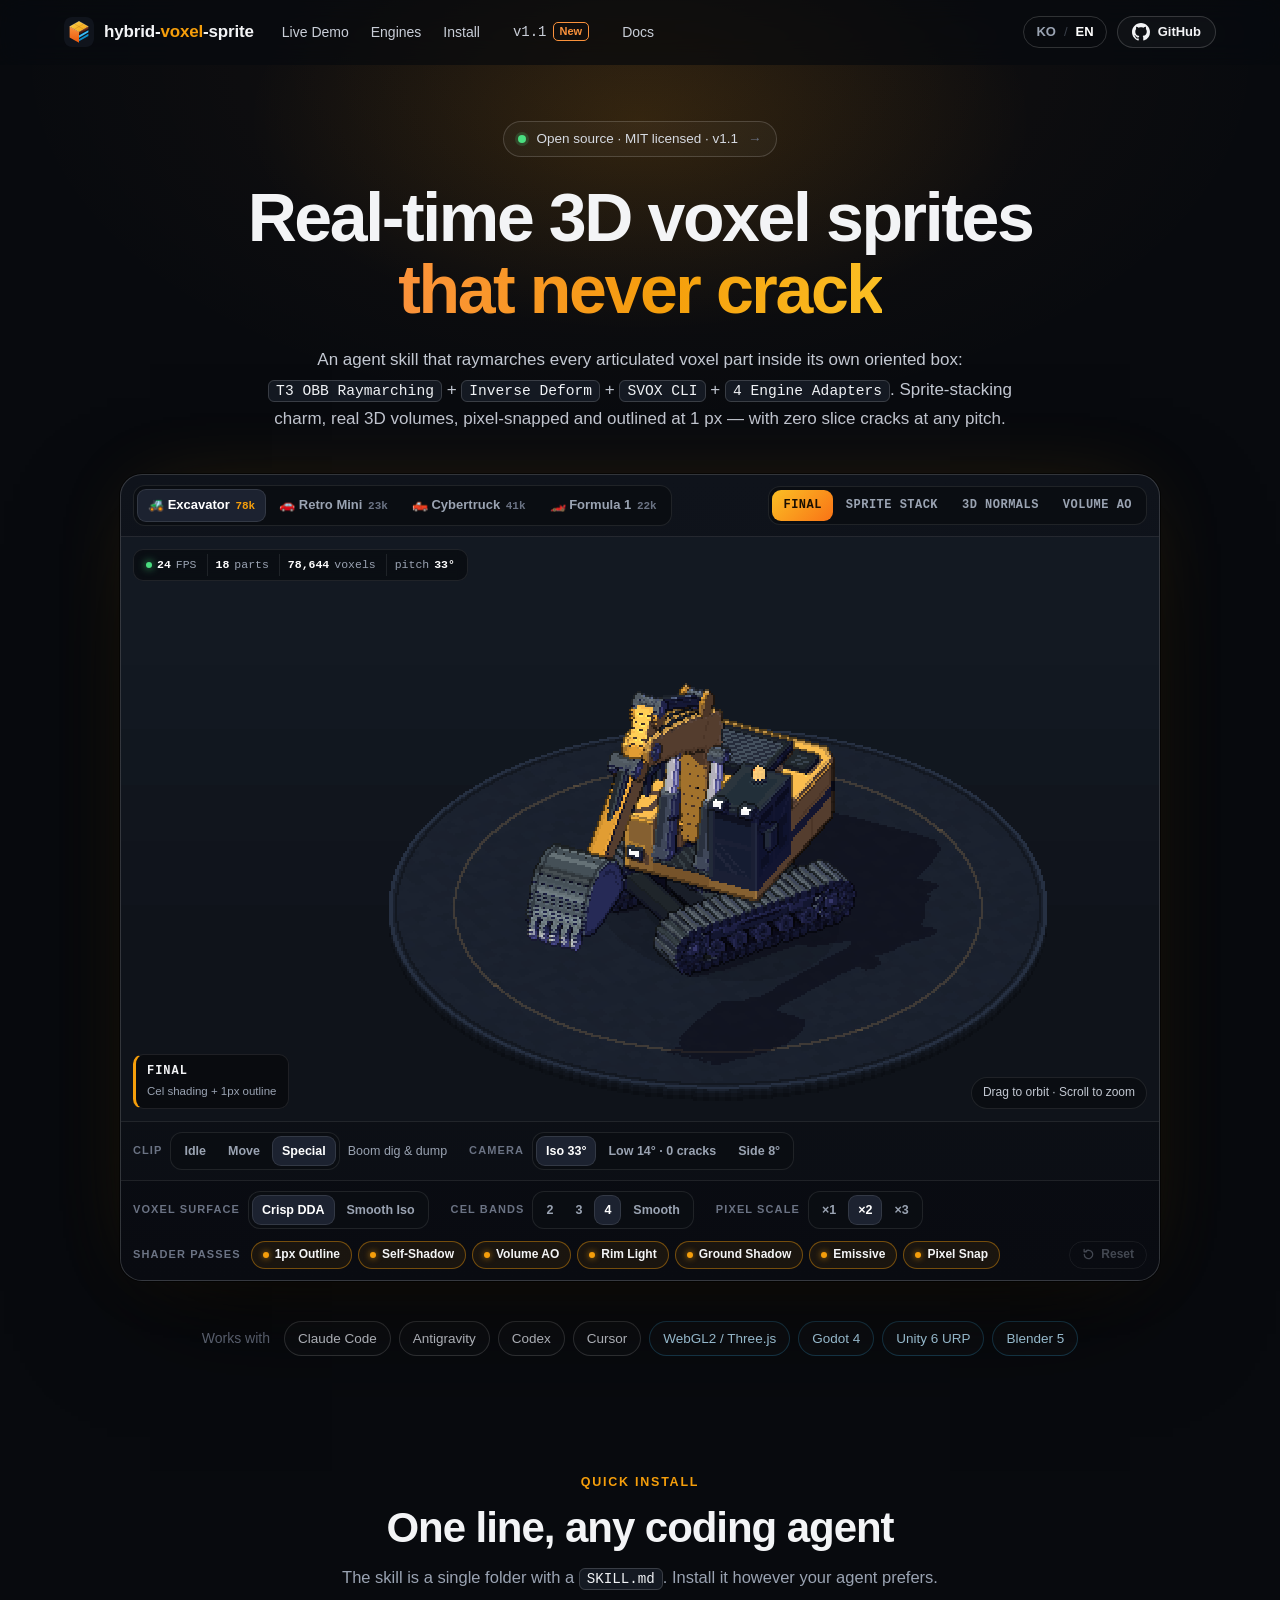
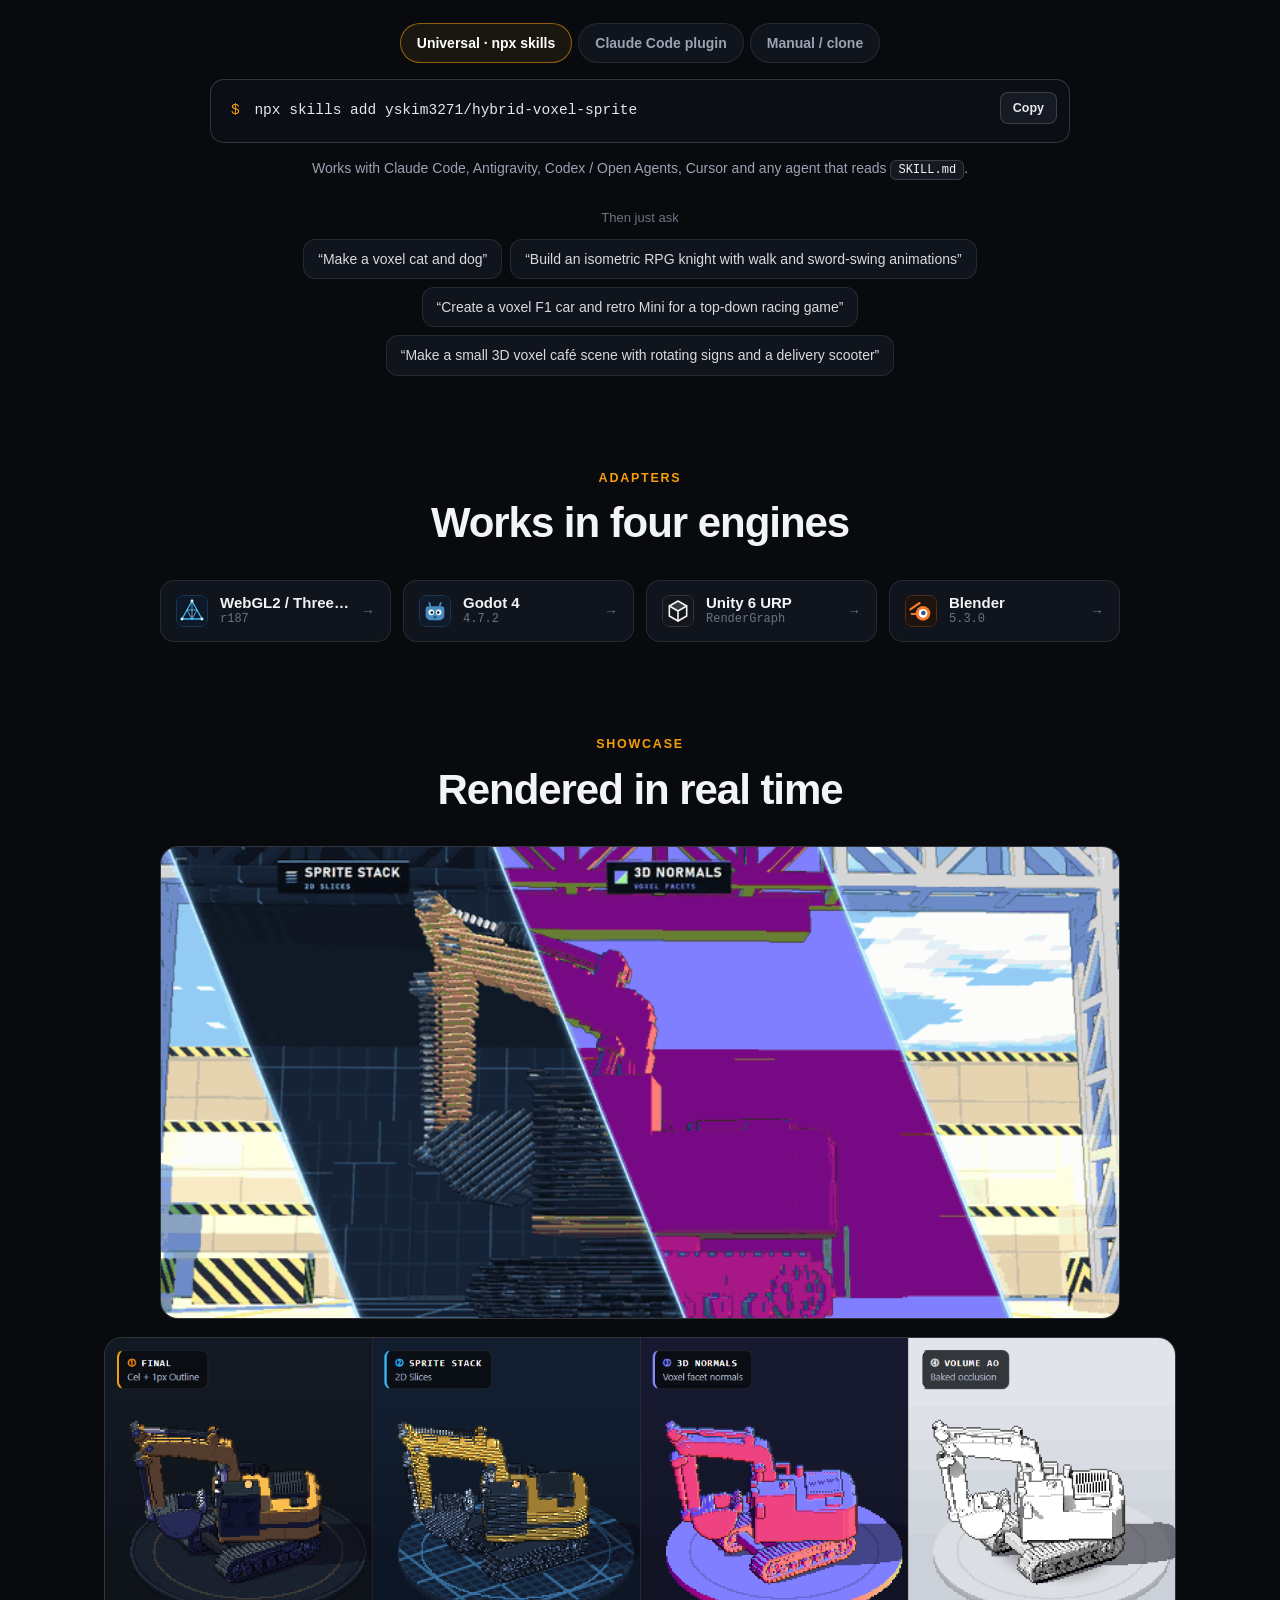
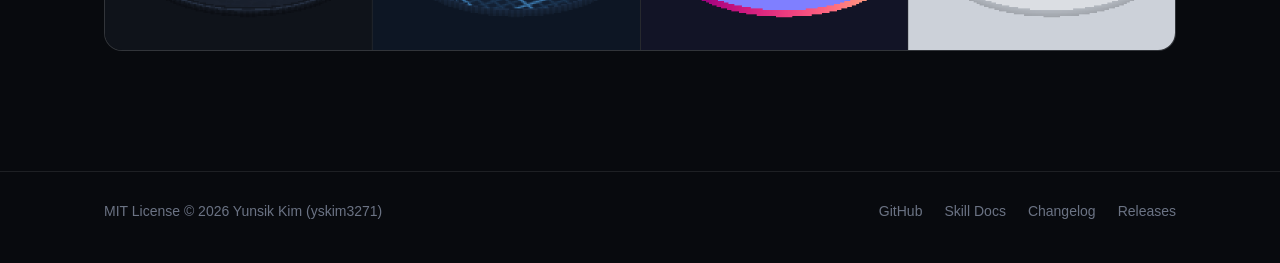
==== commit f0858c89: "Polish GitHub Pages demo: always-visible renderer panel, compact engines, cleaner copy" ====
--- a/docs/index.html
+++ b/docs/index.html
@@ -31,7 +31,6 @@
       </a>
       <nav class="nav" aria-label="Sections">
         <a href="#demo" data-i18n="nav.demo">Live Demo</a>
-        <a href="#features" data-i18n="nav.features">Features</a>
         <a href="#engines" data-i18n="nav.engines">Engines</a>
         <a href="#install" data-i18n="nav.install">Install</a>
         <a class="mono ver" href="changelog.html" data-keep-lang>v1.1 <span class="new">New</span></a>
@@ -113,55 +112,41 @@
                 <button type="button" data-pitch="side" data-i18n="pitch.side">Side 8°</button>
               </div>
             </div>
-            <button type="button" class="r-btn" id="rendererBtn" aria-expanded="false" aria-controls="rendererDrawer">
-              <svg class="gear" width="15" height="15" viewBox="0 0 24 24" aria-hidden="true"><circle cx="12" cy="12" r="8.4" fill="none" stroke="currentColor" stroke-width="3" stroke-dasharray="3.3 3.3"/><path fill="currentColor" fill-rule="evenodd" d="M12 5.4a6.6 6.6 0 1 1 0 13.2a6.6 6.6 0 0 1 0-13.2Zm0 3.8a2.8 2.8 0 1 0 0 5.6a2.8 2.8 0 0 0 0-5.6Z"/></svg>
-              <span data-i18n="r.btn">Renderer</span>
-              <i class="r-dot" id="rendererDot" aria-hidden="true"></i>
-              <svg class="chev" width="12" height="12" viewBox="0 0 12 12" aria-hidden="true"><path d="M2.5 4.5 6 8l3.5-3.5" fill="none" stroke="currentColor" stroke-width="1.6" stroke-linecap="round" stroke-linejoin="round"/></svg>
-            </button>
-          </div>
-
-          <div class="r-drawer" id="rendererDrawer" aria-hidden="true">
-            <div class="r-drawer-in">
-              <div class="r-grid">
-                <div class="r-group">
-                  <span class="lbl" data-i18n="r.surface">Voxel surface</span>
-                  <div class="seg sm" role="group" aria-label="Voxel surface">
-                    <button type="button" data-ropt="surface" data-val="crisp" data-i18n="r.crisp">Crisp DDA</button><button type="button" data-ropt="surface" data-val="smooth" data-i18n="r.smooth">Smooth Iso</button>
-                  </div>
+          </div>
+
+          <div class="r-panel" id="rendererPanel">
+            <div class="r-grid">
+              <div class="r-group">
+                <span class="lbl" data-i18n="r.surface">Voxel surface</span>
+                <div class="seg sm" role="group" aria-label="Voxel surface">
+                  <button type="button" data-ropt="surface" data-val="crisp" data-i18n="r.crisp">Crisp DDA</button><button type="button" data-ropt="surface" data-val="smooth" data-i18n="r.smooth">Smooth Iso</button>
                 </div>
-                <div class="r-group">
-                  <span class="lbl" data-i18n="r.bands">Cel bands</span>
-                  <div class="seg sm" role="group" aria-label="Cel bands">
-                    <button type="button" data-ropt="bands" data-val="2">2</button><button type="button" data-ropt="bands" data-val="3">3</button><button type="button" data-ropt="bands" data-val="4">4</button><button type="button" data-ropt="bands" data-val="0" data-i18n="r.bandsSmooth">Smooth</button>
-                  </div>
+              </div>
+              <div class="r-group">
+                <span class="lbl" data-i18n="r.bands">Cel bands</span>
+                <div class="seg sm" role="group" aria-label="Cel bands">
+                  <button type="button" data-ropt="bands" data-val="2">2</button><button type="button" data-ropt="bands" data-val="3">3</button><button type="button" data-ropt="bands" data-val="4">4</button><button type="button" data-ropt="bands" data-val="0" data-i18n="r.bandsSmooth">Smooth</button>
                 </div>
-                <div class="r-group wide">
-                  <span class="lbl" data-i18n="r.light">Lighting</span>
-                  <div class="seg sm" role="group" aria-label="Lighting preset">
-                    <button type="button" data-ropt="light" data-val="studio"><i class="sw" style="--a:#fff1d6;--b:#b3d4ff"></i><span data-i18n="r.studio">Studio</span></button><button type="button" data-ropt="light" data-val="daylight"><i class="sw" style="--a:#fff6df;--b:#6f9cf0"></i><span data-i18n="r.daylight">Daylight</span></button><button type="button" data-ropt="light" data-val="sunset"><i class="sw" style="--a:#ffb46b;--b:#7d5bd6"></i><span data-i18n="r.sunset">Sunset</span></button><button type="button" data-ropt="light" data-val="cyber"><i class="sw" style="--a:#8cebff;--b:#ff4fd8"></i><span data-i18n="r.cyber">Cyber Rim</span></button>
-                  </div>
+              </div>
+              <div class="r-group" id="pxGroup">
+                <span class="lbl" data-i18n="r.px">Pixel scale</span>
+                <div class="seg sm" role="group" aria-label="Pixel scale">
+                  <button type="button" data-px="1">×1</button><button type="button" data-px="2">×2</button><button type="button" data-px="3">×3</button>
                 </div>
-                <div class="r-group" id="pxGroup">
-                  <span class="lbl" data-i18n="r.px">Pixel scale</span>
-                  <div class="seg sm" role="group" aria-label="Pixel scale">
-                    <button type="button" data-px="1">×1</button><button type="button" data-px="2">×2</button><button type="button" data-px="3">×3</button>
-                  </div>
-                </div>
-              </div>
-              <div class="r-passes">
-                <span class="lbl" data-i18n="r.passes">Shader passes</span>
-                <div class="r-pills" role="group" aria-label="Shader passes">
-                  <button type="button" class="pill-t" data-rpass="outline" data-i18n="demo.outline">1px Outline</button>
-                  <button type="button" class="pill-t" data-rpass="selfShadow" data-i18n="r.selfShadow">Self-Shadow</button>
-                  <button type="button" class="pill-t" data-rpass="useAO" data-i18n="r.ao">Volume AO</button>
-                  <button type="button" class="pill-t" data-rpass="rim" data-i18n="r.rim">Rim Light</button>
-                  <button type="button" class="pill-t" data-rpass="groundShadow" data-i18n="r.ground">Ground Shadow</button>
-                  <button type="button" class="pill-t" data-rpass="emissive" data-i18n="r.emissive">Emissive</button>
-                  <button type="button" class="pill-t" data-rpass="usePixelSnap" data-i18n="r.snap">Pixel Snap</button>
-                </div>
-                <button type="button" class="r-reset" id="rendererReset"><svg width="13" height="13" viewBox="0 0 16 16" aria-hidden="true"><path d="M2.8 8a5.2 5.2 0 1 0 1.6-3.8M2.6 1.8v2.8h2.8" fill="none" stroke="currentColor" stroke-width="1.6" stroke-linecap="round" stroke-linejoin="round"/></svg><span data-i18n="r.reset">Reset</span></button>
-              </div>
+              </div>
+            </div>
+            <div class="r-passes">
+              <span class="lbl" data-i18n="r.passes">Shader passes</span>
+              <div class="r-pills" role="group" aria-label="Shader passes">
+                <button type="button" class="pill-t" data-rpass="outline" data-i18n="demo.outline">1px Outline</button>
+                <button type="button" class="pill-t" data-rpass="selfShadow" data-i18n="r.selfShadow">Self-Shadow</button>
+                <button type="button" class="pill-t" data-rpass="useAO" data-i18n="r.ao">Volume AO</button>
+                <button type="button" class="pill-t" data-rpass="rim" data-i18n="r.rim">Rim Light</button>
+                <button type="button" class="pill-t" data-rpass="groundShadow" data-i18n="r.ground">Ground Shadow</button>
+                <button type="button" class="pill-t" data-rpass="emissive" data-i18n="r.emissive">Emissive</button>
+                <button type="button" class="pill-t" data-rpass="usePixelSnap" data-i18n="r.snap">Pixel Snap</button>
+              </div>
+              <button type="button" class="r-reset" id="rendererReset"><svg width="13" height="13" viewBox="0 0 16 16" aria-hidden="true"><path d="M2.8 8a5.2 5.2 0 1 0 1.6-3.8M2.6 1.8v2.8h2.8" fill="none" stroke="currentColor" stroke-width="1.6" stroke-linecap="round" stroke-linejoin="round"/></svg><span data-i18n="r.reset">Reset</span></button>
             </div>
           </div>
         </div>
@@ -206,132 +191,52 @@
         </div>
         <div class="prompts">
           <span class="lbl" data-i18n="install.ask">Then just ask</span>
-          <span class="prompt" data-i18n="prompt.1">“Build a Three.js voxel cat with spring ears and pass the 4 QA gates”</span>
-          <span class="prompt" data-i18n="prompt.2">“Show minimal_reference in Godot 4 with zero cracks at 14°”</span>
-          <span class="prompt" data-i18n="prompt.3">“Turn my MagicaVoxel .vox into a validated SVOX bundle”</span>
-          <span class="prompt" data-i18n="prompt.4">“Add a live SPRITE STACK debug view to my renderer”</span>
-        </div>
-      </div>
-    </section>
-
-    <!-- ================================================================== features -->
-    <section class="section" id="features">
-      <div class="sec-head">
-        <span class="eyebrow" data-i18n="feat.eyebrow">Why T3 hybrid?</span>
-        <h2 data-i18n="feat.title">The look of sprite stacking, the math of real volumes</h2>
-        <p data-i18n="feat.sub">Three ways to draw a voxel sprite. Only one survives a low camera.</p>
-      </div>
-
-      <div class="compare">
-        <article class="cmp">
-          <figure class="cmp-fig" aria-hidden="true">
-            <svg viewBox="0 0 240 140" role="img">
-              <path class="ground" d="M12 112 H228"/>
-              <path class="card-s" d="M58 30 H170 L182 35 H70 Z"/><path class="card-s" d="M58 42 H170 L182 47 H70 Z"/><path class="card-s" d="M58 54 H170 L182 59 H70 Z"/><path class="card-s" d="M58 66 H170 L182 71 H70 Z"/><path class="card-s" d="M58 78 H170 L182 83 H70 Z"/><path class="card-s" d="M58 90 H170 L182 95 H70 Z"/>
-              <path class="crack" d="M120 38 h14"/><path class="crack" d="M92 50 h14"/><path class="crack" d="M140 62 h14"/><path class="crack" d="M104 74 h14"/><path class="crack" d="M128 86 h14"/>
-              <path class="blade-dots" d="M204 30 V96"/>
-              <path class="sight" d="M30 104 L58 97"/>
-              <path class="ref" d="M30 104 H58"/>
-              <path class="arc" d="M48 104 A18 18 0 0 0 47.5 99.6"/>
-              <text class="lbl" x="61" y="107">14°</text>
-              <g class="cam" transform="translate(14 98)"><rect x="0" y="0" width="12" height="9" rx="2"/><path d="M12 2.5 L17 0.5 V8.5 L12 6.5 Z"/></g>
-              <text class="lbl bad" x="226" y="22" text-anchor="end" data-i18n="svg.blade">dotted blade</text>
-            </svg>
-          </figure>
-          <div class="cmp-body">
-            <span class="tag bad" data-i18n="c1.tag">Cracks at ≤14°</span>
-            <h3 data-i18n="c1.t">Classic 2D card stack</h3>
-            <p data-i18n="c1.d">Flat slices split open at low pitch, and 1-voxel blades break into dots.</p>
-          </div>
-        </article>
-
-        <article class="cmp">
-          <figure class="cmp-fig" aria-hidden="true">
-            <svg viewBox="0 0 240 140" role="img">
-              <path class="ground" d="M12 128 H228"/>
-              <polygon class="ideal" points="56,87.7 163.8,39.7 180,76.3 72.2,124.3"/>
-              <path class="ideal" d="M159 40 L150 8"/>
-              <g class="stairs"><rect x="152" y="40" width="8" height="8"/><rect x="160" y="40" width="8" height="8"/><rect x="136" y="48" width="8" height="8"/><rect x="144" y="48" width="8" height="8"/><rect x="152" y="48" width="8" height="8"/><rect x="160" y="48" width="8" height="8"/><rect x="120" y="56" width="8" height="8"/><rect x="128" y="56" width="8" height="8"/><rect x="136" y="56" width="8" height="8"/><rect x="144" y="56" width="8" height="8"/><rect x="152" y="56" width="8" height="8"/><rect x="160" y="56" width="8" height="8"/><rect x="168" y="56" width="8" height="8"/><rect x="104" y="64" width="8" height="8"/><rect x="112" y="64" width="8" height="8"/><rect x="120" y="64" width="8" height="8"/><rect x="128" y="64" width="8" height="8"/><rect x="136" y="64" width="8" height="8"/><rect x="144" y="64" width="8" height="8"/><rect x="152" y="64" width="8" height="8"/><rect x="160" y="64" width="8" height="8"/><rect x="168" y="64" width="8" height="8"/><rect x="80" y="72" width="8" height="8"/><rect x="88" y="72" width="8" height="8"/><rect x="96" y="72" width="8" height="8"/><rect x="104" y="72" width="8" height="8"/><rect x="112" y="72" width="8" height="8"/><rect x="120" y="72" width="8" height="8"/><rect x="128" y="72" width="8" height="8"/><rect x="136" y="72" width="8" height="8"/><rect x="144" y="72" width="8" height="8"/><rect x="152" y="72" width="8" height="8"/><rect x="160" y="72" width="8" height="8"/><rect x="168" y="72" width="8" height="8"/><rect x="64" y="80" width="8" height="8"/><rect x="72" y="80" width="8" height="8"/><rect x="80" y="80" width="8" height="8"/><rect x="88" y="80" width="8" height="8"/><rect x="96" y="80" width="8" height="8"/><rect x="104" y="80" width="8" height="8"/><rect x="112" y="80" width="8" height="8"/><rect x="120" y="80" width="8" height="8"/><rect x="128" y="80" width="8" height="8"/><rect x="136" y="80" width="8" height="8"/><rect x="144" y="80" width="8" height="8"/><rect x="152" y="80" width="8" height="8"/><rect x="56" y="88" width="8" height="8"/><rect x="64" y="88" width="8" height="8"/><rect x="72" y="88" width="8" height="8"/><rect x="80" y="88" width="8" height="8"/><rect x="88" y="88" width="8" height="8"/><rect x="96" y="88" width="8" height="8"/><rect x="104" y="88" width="8" height="8"/><rect x="112" y="88" width="8" height="8"/><rect x="120" y="88" width="8" height="8"/><rect x="128" y="88" width="8" height="8"/><rect x="136" y="88" width="8" height="8"/><rect x="64" y="96" width="8" height="8"/><rect x="72" y="96" width="8" height="8"/><rect x="80" y="96" width="8" height="8"/><rect x="88" y="96" width="8" height="8"/><rect x="96" y="96" width="8" height="8"/><rect x="104" y="96" width="8" height="8"/><rect x="112" y="96" width="8" height="8"/><rect x="120" y="96" width="8" height="8"/><rect x="64" y="104" width="8" height="8"/><rect x="72" y="104" width="8" height="8"/><rect x="80" y="104" width="8" height="8"/><rect x="88" y="104" width="8" height="8"/><rect x="96" y="104" width="8" height="8"/><rect x="104" y="104" width="8" height="8"/><rect x="72" y="112" width="8" height="8"/><rect x="80" y="112" width="8" height="8"/><rect x="152" y="24" width="8" height="8"/><rect x="144" y="8" width="8" height="8"/></g>
-              <path class="rot" d="M44 52 A34 34 0 0 1 84 26"/><path class="rot-h" d="M84 26 l-7 -3 M84 26 l-4 6"/>
-              <text class="lbl" x="24" y="66">24°</text>
-              <text class="lbl dim" x="168" y="14" data-i18n="svg.lost">lost edge</text>
-            </svg>
-          </figure>
-          <div class="cmp-body">
-            <span class="tag mute" data-i18n="c2.tag">Blurs on rotation</span>
-            <h3 data-i18n="c2.t">Re-voxelized / baked mesh</h3>
-            <p data-i18n="c2.d">Re-sampling on every rotation stair-steps edges and drops thin detail.</p>
-          </div>
-        </article>
-
-        <article class="cmp t3">
-          <figure class="cmp-fig" aria-hidden="true">
-            <svg viewBox="0 0 240 140" role="img">
-              <path class="obb-h" d="M128.7,61.6L196.3,100.6M128.7,61.6L83.7,87.6M128.7,61.6L128.7,17.4"/>
-              <g class="solid">
-                <polygon class="f-top" points="131.0,53.8 171.5,77.2 144.5,92.8 104.0,69.4"/>
-                <polygon class="f-r" points="171.5,96.7 144.5,112.3 144.5,92.8 171.5,77.2"/>
-                <polygon class="f-l" points="104.0,88.9 144.5,112.3 144.5,92.8 104.0,69.4"/>
-                <polygon class="f-top" points="133.2,42.1 151.3,52.5 124.2,68.1 106.2,57.7"/>
-                <polygon class="f-r" points="151.3,65.5 124.2,81.1 124.2,68.1 151.3,52.5"/>
-                <polygon class="f-l" points="106.2,70.7 124.2,81.1 124.2,68.1 106.2,57.7"/>
-              </g>
-              <path class="ink" d="M104.0,88.9 L144.5,112.3 L171.5,96.7 L171.5,77.2 L151.3,65.5 L151.3,52.5 L133.2,42.1 L106.2,57.7 L106.2,68.1 L104.0,69.4 Z"/>
-              <path class="obb" d="M196.3,100.6L151.3,126.6M196.3,100.6L196.3,56.4M83.7,87.6L151.3,126.6M83.7,87.6L83.7,43.4M151.3,126.6L151.3,82.4M128.7,17.4L196.3,56.4M128.7,17.4L83.7,43.4M196.3,56.4L151.3,82.4M83.7,43.4L151.3,82.4"/>
-              <path class="ray" d="M30 104.2 L126.5 92.2"/>
-              <circle class="step" cx="96" cy="96.2" r="1.8"/><circle class="step" cx="106" cy="94.9" r="1.8"/><circle class="step" cx="116" cy="93.6" r="1.8"/>
-              <circle class="hit-r" cx="126.5" cy="92.2" r="5"/><circle class="hit" cx="126.5" cy="92.2" r="2.2"/>
-              <g class="cam on" transform="translate(14 99)"><rect x="0" y="0" width="12" height="9" rx="2"/><path d="M12 2.5 L17 0.5 V8.5 L12 6.5 Z"/></g>
-              <text class="lbl amb" x="202" y="60">OBB</text>
-              <text class="lbl" x="44" y="118">DDA</text>
-              <text class="lbl" x="226" y="134" text-anchor="end" data-i18n="svg.ink">1px ink outline</text>
-            </svg>
-          </figure>
-          <div class="cmp-body">
-            <span class="tag good" data-i18n="c3.tag">0 cracks · Any pitch</span>
-            <h3 data-i18n="c3.t">T3 hybrid raymarch</h3>
-            <p data-i18n="c3.d">Each part's real volume is raymarched in its own box, deforms undone analytically, outlined at 1&nbsp;px.</p>
-          </div>
-        </article>
-      </div>
-
-      <dl class="metrics">
-        <div class="mt"><dt>0</dt><dd><span data-i18n="m1">Slice cracks at 14° low pitch</span> <b class="mono">G1</b></dd></div>
-        <div class="mt"><dt>0 px</dt><dd><span data-i18n="m2">Sub-texel pixel crawl with grid snap</span> <b class="mono">G2</b></dd></div>
-        <div class="mt"><dt>&lt; 1 ms</dt><dd data-i18n="m3">Per frame @ 640×360 ×3 on GTX 1080</dd></div>
-      </dl>
+          <span class="prompt" data-i18n="prompt.1">“Make a voxel cat and dog”</span>
+          <span class="prompt" data-i18n="prompt.2">“Build an isometric RPG knight with walk and sword-swing animations”</span>
+          <span class="prompt" data-i18n="prompt.3">“Create a voxel F1 car and retro Mini for a top-down racing game”</span>
+          <span class="prompt" data-i18n="prompt.4">“Make a small 3D voxel café scene with rotating signs and a delivery scooter”</span>
+        </div>
+      </div>
     </section>
 
     <!-- ================================================================== engines -->
     <section class="section" id="engines">
       <div class="sec-head">
-        <span class="eyebrow" data-i18n="eng.eyebrow">4 verified engines</span>
-        <h2 data-i18n="eng.title">One contract, four targets, the same QA gates</h2>
+        <span class="eyebrow" data-i18n="eng.eyebrow">Adapters</span>
+        <h2 data-i18n="eng.title">Works in four engines</h2>
       </div>
       <div class="engines">
         <a class="eng-card" href="https://github.com/yskim3271/hybrid-voxel-sprite/blob/main/skills/hybrid-voxel-sprite/references/targets/webgl2_threejs.md">
-          <img src="assets/icon-webgl.svg" width="48" height="48" alt="">
-          <h3>WebGL2 / Three.js r187</h3>
-          <p data-i18n="eng.web">Two-pass MRT G-buffer + 1px outline, plus the v1.1 Perspective 3D-world hybrid.</p>
-          <span class="ok">✅ Verified · G1–G4 Pass</span>
+          <img src="assets/icon-webgl.svg" width="32" height="32" alt="">
+          <div class="eng-info">
+            <h3>WebGL2 / Three.js</h3>
+            <span class="eng-ver mono">r187</span>
+          </div>
+          <span class="eng-arr" aria-hidden="true">→</span>
         </a>
         <a class="eng-card" href="https://github.com/yskim3271/hybrid-voxel-sprite/blob/main/skills/hybrid-voxel-sprite/references/targets/godot4.md">
-          <img src="assets/icon-godot.svg" width="48" height="48" alt="">
-          <h3>Godot 4.7.2</h3>
-          <p data-i18n="eng.godot">Forward+ and Mobile (Vulkan). Both renderers produce identical pixels.</p>
-          <span class="ok">✅ Verified · G1–G4 Pass</span>
+          <img src="assets/icon-godot.svg" width="32" height="32" alt="">
+          <div class="eng-info">
+            <h3>Godot 4</h3>
+            <span class="eng-ver mono">4.7.2</span>
+          </div>
+          <span class="eng-arr" aria-hidden="true">→</span>
         </a>
         <a class="eng-card" href="https://github.com/yskim3271/hybrid-voxel-sprite/blob/main/skills/hybrid-voxel-sprite/references/targets/unity_urp.md">
-          <img src="assets/icon-unity.svg" width="48" height="48" alt="">
-          <h3>Unity 6 URP</h3>
-          <p data-i18n="eng.unity">RenderGraph <code>ScriptableRendererFeature</code> on D3D11 and D3D12, 0.63–0.75 ms.</p>
-          <span class="ok">✅ Verified · G1–G4 Pass</span>
+          <img src="assets/icon-unity.svg" width="32" height="32" alt="">
+          <div class="eng-info">
+            <h3>Unity 6 URP</h3>
+            <span class="eng-ver mono">RenderGraph</span>
+          </div>
+          <span class="eng-arr" aria-hidden="true">→</span>
         </a>
         <a class="eng-card" href="https://github.com/yskim3271/hybrid-voxel-sprite/blob/main/skills/hybrid-voxel-sprite/references/targets/blender_exporter.md">
-          <img src="assets/icon-blender.svg" width="48" height="48" alt="">
-          <h3>Blender 5.3.0</h3>
-          <p data-i18n="eng.blender">SVOX asset-extraction bridge: model in Blender, export a bundle, <code>validate</code> with 0 errors.</p>
-          <span class="ok">✅ Verified · G1–G4 Pass</span>
+          <img src="assets/icon-blender.svg" width="32" height="32" alt="">
+          <div class="eng-info">
+            <h3>Blender</h3>
+            <span class="eng-ver mono">5.3.0</span>
+          </div>
+          <span class="eng-arr" aria-hidden="true">→</span>
         </a>
       </div>
     </section>
@@ -339,16 +244,14 @@
     <!-- ================================================================== showcase -->
     <section class="section" id="showcase">
       <div class="sec-head">
-        <span class="eyebrow" data-i18n="show.eyebrow">See it in action</span>
-        <h2 data-i18n="show.title">Live wipes between the final image and its insides</h2>
-        <p data-i18n="show.sub">Four articulated vehicles, 39 parts and 166,290 voxels, composited into a real-time Three.js 3D world. Each diagonal band reveals a different live view of the same frame.</p>
+        <span class="eyebrow" data-i18n="show.eyebrow">Showcase</span>
+        <h2 data-i18n="show.title">Rendered in real time</h2>
       </div>
       <figure class="media">
         <img src="assets/showcase_loop.gif" width="720" height="354" loading="lazy" alt="Showcase loop: excavator, retro mini, cybertruck and Formula 1 with live SPRITE STACK, 3D NORMALS and VOLUME AO wipes">
       </figure>
       <figure class="media strip">
         <img src="assets/modes_compare.png" width="1440" height="420" loading="lazy" alt="The same excavator pose in FINAL, SPRITE STACK, 3D NORMALS and VOLUME AO">
-        <figcaption data-i18n="show.cap">Same pose, four live modes: FINAL (cel + 1px outline) · SPRITE STACK (2D slice cards) · 3D NORMALS · VOLUME AO.</figcaption>
       </figure>
     </section>
 
--- a/docs/styles.css
+++ b/docs/styles.css
@@ -126,32 +126,14 @@
 .ctl .lbl { font-size: 11px; text-transform: uppercase; letter-spacing: 0.1em; color: var(--dim); font-weight: 700; }
 .ctl .caption { font-size: 12.5px; color: var(--muted); }
 
-/* renderer options drawer */
-.r-btn {
-  margin-left: auto; display: inline-flex; align-items: center; gap: 7px; height: 32px; padding: 0 12px 0 11px; border-radius: 10px;
-  border: 1px solid var(--line-2); background: #0d1118; color: #d6dae2; font-size: 12.5px; font-weight: 650; cursor: pointer;
-  transition: border-color .15s, background .15s, color .15s;
-}
-.r-btn:hover { border-color: rgba(255, 255, 255, 0.28); color: #fff; }
-.r-btn .gear { transition: transform .45s cubic-bezier(.2, .8, .2, 1), color .15s; }
-.r-btn .chev { color: var(--dim); transition: transform .25s; }
-.r-btn[aria-expanded="true"] { color: #fff; border-color: rgba(245, 158, 11, 0.55); background: #17140e; }
-.r-btn[aria-expanded="true"] .gear { transform: rotate(90deg); color: var(--amber); }
-.r-btn[aria-expanded="true"] .chev { transform: rotate(180deg); }
-.r-dot { width: 6px; height: 6px; border-radius: 50%; background: var(--amber); box-shadow: 0 0 0 3px rgba(245, 158, 11, 0.18); opacity: 0; transform: scale(.4); transition: opacity .2s, transform .2s; }
-.r-btn.modified .r-dot { opacity: 1; transform: none; }
-.r-drawer { display: grid; grid-template-rows: 0fr; transition: grid-template-rows .32s cubic-bezier(.2, .8, .2, 1); }
-.r-drawer.open { grid-template-rows: 1fr; }
-.r-drawer-in { min-height: 0; overflow: hidden; visibility: hidden; transition: visibility 0s .32s; }
-.r-drawer.open .r-drawer-in { visibility: visible; transition: visibility 0s; border-top: 1px solid var(--line); }
-.r-grid { display: grid; grid-template-columns: auto auto minmax(0, 1fr) auto; gap: 14px 22px; padding: 14px 14px 4px; align-items: end; }
-.r-group { display: flex; flex-direction: column; gap: 7px; min-width: 0; }
-.r-group .lbl, .r-passes .lbl { font-size: 10.5px; text-transform: uppercase; letter-spacing: 0.1em; color: var(--dim); font-weight: 700; }
+/* renderer options panel (always visible) */
+.r-panel { border-top: 1px solid var(--line); background: rgba(6, 8, 12, 0.35); }
+.r-grid { display: flex; flex-wrap: wrap; align-items: center; gap: 10px 22px; padding: 10px 12px 4px; }
+.r-group { display: flex; align-items: center; gap: 8px; min-width: 0; }
+.r-group .lbl, .r-passes .lbl { font-size: 11px; text-transform: uppercase; letter-spacing: 0.1em; color: var(--dim); font-weight: 700; white-space: nowrap; }
 html[lang="ko"] .r-group .lbl, html[lang="ko"] .r-passes .lbl, html[lang="ko"] .ctl .lbl { letter-spacing: 0.04em; }
-.r-group .seg { align-self: flex-start; }
 .r-group.off { opacity: .45; }
-.seg .sw { display: inline-block; width: 9px; height: 9px; border-radius: 50%; margin-right: 6px; vertical-align: -0.5px; background: linear-gradient(135deg, var(--a) 0 50%, var(--b) 50% 100%); box-shadow: 0 0 0 1px rgba(255, 255, 255, 0.12); }
-.r-passes { display: flex; align-items: center; gap: 10px 12px; flex-wrap: wrap; padding: 12px 14px 14px; }
+.r-passes { display: flex; align-items: center; gap: 8px 10px; flex-wrap: wrap; padding: 8px 12px 11px; }
 .r-pills { display: flex; flex-wrap: wrap; gap: 6px; flex: 1; min-width: 0; }
 .pill-t {
   display: inline-flex; align-items: center; gap: 6px; height: 28px; padding: 0 11px; border-radius: 999px; border: 1px solid var(--line);
@@ -210,13 +192,13 @@
 .chip.eng { color: #bae6fd; border-color: rgba(56, 189, 248, 0.25); }
 
 /* ------------------------------------------------------------------ sections */
-.section { max-width: 1120px; margin: 0 auto; padding: 110px 24px 0; scroll-margin-top: 40px; }
-.sec-head { text-align: center; max-width: 760px; margin: 0 auto 40px; }
+.section { max-width: 1120px; margin: 0 auto; padding: 88px 24px 0; scroll-margin-top: 40px; }
+.sec-head { text-align: center; max-width: 760px; margin: 0 auto 32px; }
 .eyebrow { display: inline-block; font-size: 12.5px; font-weight: 700; letter-spacing: 0.14em; text-transform: uppercase; color: var(--amber); }
 html[lang="ko"] .eyebrow { letter-spacing: 0.06em; }
 .sec-head h2 { text-wrap: balance; margin: 10px 0 12px; font-size: clamp(28px, 3.6vw, 42px); line-height: 1.15; letter-spacing: -0.025em; font-weight: 750; }
 html[lang="ko"] .sec-head h2 { letter-spacing: -0.035em; line-height: 1.25; }
-.sec-head p { margin: 0; color: var(--muted); font-size: 16.5px; }
+.sec-head p { margin: 0; color: var(--muted); font-size: 16.5px; text-wrap: balance; }
 
 /* install */
 .install { max-width: 860px; margin: 0 auto; }
@@ -240,78 +222,25 @@
 .prompts .lbl { width: 100%; text-align: center; color: var(--dim); font-size: 13px; margin-bottom: 2px; }
 .prompt { padding: 8px 14px; border-radius: 12px; background: var(--surface); border: 1px solid var(--line); font-size: 14px; color: #d6dae2; }
 
-/* features: 3-column comparison strip + hairline metric strip */
-.sec-head p { text-wrap: balance; }
-.compare { display: grid; grid-template-columns: repeat(3, minmax(0, 1fr)); gap: 14px; }
-.cmp {
-  position: relative; display: flex; flex-direction: column; border-radius: var(--radius); overflow: hidden;
-  background: linear-gradient(180deg, rgba(255, 255, 255, 0.025), rgba(255, 255, 255, 0.008)); border: 1px solid var(--line);
-}
-.cmp-fig { margin: 0; padding: 22px 18px 6px; border-bottom: 1px solid rgba(255, 255, 255, 0.05); }
-.cmp-fig svg { display: block; width: 100%; height: auto; overflow: visible; }
-.cmp-body { padding: 18px 22px 24px; }
-.cmp h3 { margin: 12px 0 6px; font-size: 18px; letter-spacing: -0.01em; font-weight: 680; }
-.cmp p { margin: 0; color: var(--muted); font-size: 14.5px; line-height: 1.6; }
-.cmp.t3 { border-color: rgba(245, 158, 11, 0.30); background: linear-gradient(180deg, rgba(245, 158, 11, 0.065), rgba(245, 158, 11, 0.012) 60%); box-shadow: 0 24px 70px -38px rgba(245, 158, 11, 0.55); }
-.cmp.t3::before { content: ""; position: absolute; inset: 0 0 auto 0; height: 2px; background: linear-gradient(90deg, transparent, var(--amber) 22%, #fbbf24 50%, var(--orange) 78%, transparent); }
-.cmp.t3::after { content: ""; position: absolute; inset: 0 0 auto 0; height: 140px; pointer-events: none; background: radial-gradient(260px 110px at 50% 0%, rgba(245, 158, 11, 0.13), transparent 75%); }
-.cmp.t3 h3 { color: #fff; }
-.tag { display: inline-flex; align-items: center; gap: 6px; font-family: var(--mono); font-size: 11.5px; font-weight: 600; letter-spacing: 0.02em; padding: 3px 9px; border-radius: 999px; border: 1px solid; }
-.tag::before { content: ""; width: 6px; height: 6px; border-radius: 50%; background: currentColor; }
-html[lang="ko"] .tag, html[lang="ko"] .cmp-fig .lbl[data-i18n] { font-family: var(--sans); letter-spacing: 0; }
-.tag.bad { color: #f0a3a3; border-color: rgba(248, 113, 113, 0.28); background: rgba(248, 113, 113, 0.06); }
-.tag.mute { color: #aeb5c2; border-color: rgba(255, 255, 255, 0.14); background: rgba(255, 255, 255, 0.03); }
-.tag.good { color: #fcd38a; border-color: rgba(245, 158, 11, 0.42); background: rgba(245, 158, 11, 0.09); }
-.tag.good::before { background: var(--green); box-shadow: 0 0 6px rgba(74, 222, 128, 0.8); }
-.cmp-fig .ground { stroke: rgba(255, 255, 255, 0.10); stroke-width: 1; }
-.cmp-fig .ref { stroke: rgba(255, 255, 255, 0.16); stroke-width: 1; stroke-dasharray: 2 3; }
-.cmp-fig .lbl { font-family: var(--mono); font-size: 9.5px; fill: #7d8697; letter-spacing: 0.02em; }
-.cmp-fig .lbl.bad { fill: #e48f8f; }
-.cmp-fig .lbl.dim { fill: #6b7384; }
-.cmp-fig .lbl.amb { fill: #f6b544; }
-.cmp-fig .cam rect, .cmp-fig .cam path { fill: #5d6677; }
-.cmp-fig .cam.on rect, .cmp-fig .cam.on path { fill: #d6dae2; }
-.cmp-fig .sight { stroke: #6b7384; stroke-width: 1.2; stroke-dasharray: 3 3; }
-.cmp-fig .arc { fill: none; stroke: #8a93a3; stroke-width: 1; }
-.cmp-fig .card-s { fill: #232a37; stroke: #3a4354; stroke-width: 1; }
-.cmp-fig .crack { stroke: #f87171; stroke-opacity: 0.75; stroke-width: 1.4; stroke-linecap: round; }
-.cmp-fig .blade-dots { stroke: #e48f8f; stroke-width: 3; stroke-dasharray: 5 7; }
-.cmp-fig .ideal { fill: none; stroke: rgba(255, 255, 255, 0.22); stroke-width: 1; stroke-dasharray: 3 3; }
-.cmp-fig .stairs rect { fill: #2b3341; stroke: #12161e; stroke-width: 1; }
-.cmp-fig .rot, .cmp-fig .rot-h { fill: none; stroke: #7d8697; stroke-width: 1.2; stroke-linecap: round; }
-.cmp-fig .obb { fill: none; stroke: #f59e0b; stroke-width: 1.2; stroke-opacity: 0.9; }
-.cmp-fig .obb-h { fill: none; stroke: #f59e0b; stroke-width: 1; stroke-opacity: 0.38; stroke-dasharray: 3 3; }
-.cmp-fig .f-top { fill: #fbd27a; }
-.cmp-fig .f-l { fill: #e8962a; }
-.cmp-fig .f-r { fill: #a85c14; }
-.cmp-fig .solid polygon { stroke: #2a1704; stroke-width: 0.8; stroke-linejoin: round; }
-.cmp-fig .ink { fill: none; stroke: #0b0e14; stroke-width: 1.8; stroke-linejoin: round; }
-.cmp-fig .ray { stroke: #fde68a; stroke-width: 1.3; stroke-dasharray: 4 3; }
-.cmp-fig .step { fill: #fde68a; }
-.cmp-fig .hit { fill: var(--green); }
-.cmp-fig .hit-r { fill: none; stroke: var(--green); stroke-opacity: 0.55; stroke-width: 1.2; }
-.metrics { display: grid; grid-template-columns: repeat(3, minmax(0, 1fr)); margin: 44px 0 0; padding: 0; }
-.mt { padding: 6px 28px; text-align: center; }
-.mt + .mt { border-left: 1px solid var(--line); }
-.mt dt { font-family: var(--sans); font-variant-numeric: tabular-nums; font-size: clamp(36px, 4.2vw, 50px); font-weight: 750; letter-spacing: -0.04em; line-height: 1.1; color: #fff; }
-.mt:first-child dt, .mt:nth-child(2) dt { background: linear-gradient(180deg, #fff 30%, #fcd38a); -webkit-background-clip: text; background-clip: text; color: transparent; }
-.mt dd { margin: 10px auto 0; max-width: 260px; color: var(--muted); font-size: 14px; line-height: 1.5; text-wrap: balance; }
-.mt dd b { margin-left: 4px; font-size: 11px; font-weight: 600; color: var(--amber); padding: 1px 6px; border-radius: 5px; border: 1px solid rgba(245, 158, 11, 0.3); vertical-align: 1px; }
-
-/* engines */
-.engines > * { min-width: 0; }
-.engines { display: grid; grid-template-columns: repeat(4, 1fr); gap: 14px; }
-.eng-card { display: flex; flex-direction: column; gap: 10px; background: var(--surface); border: 1px solid var(--line); border-radius: var(--radius); padding: 22px; transition: border-color .15s, transform .15s; }
-.eng-card:hover { border-color: rgba(245, 158, 11, 0.45); transform: translateY(-2px); }
-.eng-card h3 { margin: 4px 0 0; font-size: 17px; }
-.eng-card p { margin: 0; color: var(--muted); font-size: 14px; flex: 1; }
-.ok { font-size: 12.5px; color: var(--green); font-weight: 600; padding: 4px 10px; border-radius: 999px; background: rgba(74, 222, 128, 0.08); border: 1px solid rgba(74, 222, 128, 0.25); align-self: flex-start; }
+/* engines (compact row) */
+.engines { display: grid; grid-template-columns: repeat(4, minmax(0, 1fr)); gap: 12px; max-width: 960px; margin: 0 auto; }
+.eng-card {
+  display: flex; align-items: center; gap: 12px; min-width: 0;
+  background: var(--surface); border: 1px solid var(--line); border-radius: 14px; padding: 13px 15px;
+  transition: border-color .15s, transform .15s, background .15s;
+}
+.eng-card:hover { border-color: rgba(245, 158, 11, 0.45); background: var(--surface-2); transform: translateY(-1px); }
+.eng-card img { flex: 0 0 32px; border-radius: 8px; }
+.eng-info { display: flex; flex-direction: column; min-width: 0; flex: 1; }
+.eng-card h3 { margin: 0; font-size: 15px; font-weight: 650; line-height: 1.25; white-space: nowrap; overflow: hidden; text-overflow: ellipsis; }
+.eng-ver { font-size: 12px; color: var(--dim); line-height: 1.3; }
+.eng-arr { color: var(--dim); font-size: 14px; transition: color .15s, transform .15s; }
+.eng-card:hover .eng-arr { color: var(--amber); transform: translateX(2px); }
 
 /* showcase */
 .media { margin: 0 auto 18px; max-width: 960px; border: 1px solid var(--line-2); border-radius: 18px; overflow: hidden; background: #0b0e14; }
 .media img { width: 100%; height: auto; }
 .media.strip { max-width: 1120px; }
-.media figcaption { padding: 12px 16px; color: var(--muted); font-size: 14px; border-top: 1px solid var(--line); text-align: center; }
 
 /* changelog page */
 .page-head { max-width: 860px; margin: 0 auto; padding: 64px 24px 0; text-align: center; }
@@ -361,10 +290,7 @@
 /* ------------------------------------------------------------------ responsive */
 @media (max-width: 1080px) {
   .nav { display: none; }
-  .r-grid { grid-template-columns: auto auto; }
-  .r-group.wide { grid-column: 1 / -1; order: 3; }
-  #pxGroup { order: 2; }
-  .engines { grid-template-columns: repeat(2, 1fr); }
+  .engines { grid-template-columns: repeat(2, minmax(0, 1fr)); }
 }
 @media (max-width: 760px) {
   .topbar-in { padding: 0 16px; gap: 12px; }
@@ -390,23 +316,16 @@
   .drag-hint { display: none; }
   .mode-chip { left: 8px; bottom: 8px; padding: 5px 9px; }
   .mode-chip span { display: none; }
-  .section { padding: 80px 16px 0; }
+  .section { padding: 68px 16px 0; }
   .demo-bar.bottom { gap: 8px; }
-  .r-btn { margin-left: 0; width: 100%; justify-content: center; height: 36px; }
-  .r-grid { grid-template-columns: minmax(0, 1fr); gap: 12px; padding: 12px 8px 2px; }
-  .r-group.wide, #pxGroup { grid-column: auto; order: 0; }
-  .r-group .seg { align-self: stretch; }
-  .r-group .seg button { padding: 6px 4px; }
-  .seg .sw { margin-right: 4px; }
-  .r-passes { padding: 10px 8px 12px; }
+  .r-grid { gap: 8px; padding: 8px 8px 2px; }
+  .r-group { width: 100%; }
+  .r-group .seg { width: auto; flex: 1; }
+  .r-group .seg button { padding: 5px 4px; }
+  .r-passes { padding: 8px 8px 10px; }
   .r-pills { flex: 1 1 100%; }
   .pill-t { flex: 1 1 auto; justify-content: center; padding: 0 9px; }
   .r-reset { margin-left: 0; width: 100%; justify-content: center; height: 32px; }
-  .compare { grid-template-columns: minmax(0, 1fr); }
-  .cmp-fig { padding: 18px 14px 4px; }
-  .metrics { grid-template-columns: minmax(0, 1fr); margin-top: 28px; }
-  .mt { padding: 18px 8px; }
-  .mt + .mt { border-left: 0; border-top: 1px solid var(--line); }
   .page-head { padding: 44px 16px 0; }
   .timeline { padding: 0 16px; margin-top: 40px; }
   .rel { grid-template-columns: minmax(0, 1fr); padding-left: 24px; padding-bottom: 40px; }
@@ -418,7 +337,12 @@
   .rel-body::before { display: none; }
   .rel-group li { padding: 10px 12px 10px 30px; font-size: 14px; }
   .rel-group li::before { left: 13px; top: 18px; }
-  .engines { grid-template-columns: 1fr; }
+  .engines { grid-template-columns: repeat(2, minmax(0, 1fr)); gap: 10px; }
+  .eng-card { padding: 11px 12px; gap: 10px; }
+  .eng-card h3 { font-size: 14px; }
   .term pre { padding-right: 20px; padding-top: 50px; font-size: 13px; }
 }
+@media (max-width: 440px) {
+  .engines { grid-template-columns: minmax(0, 1fr); }
+}
 @media (prefers-reduced-motion: reduce) { html { scroll-behavior: auto; } * { transition: none !important; animation: none !important; } }
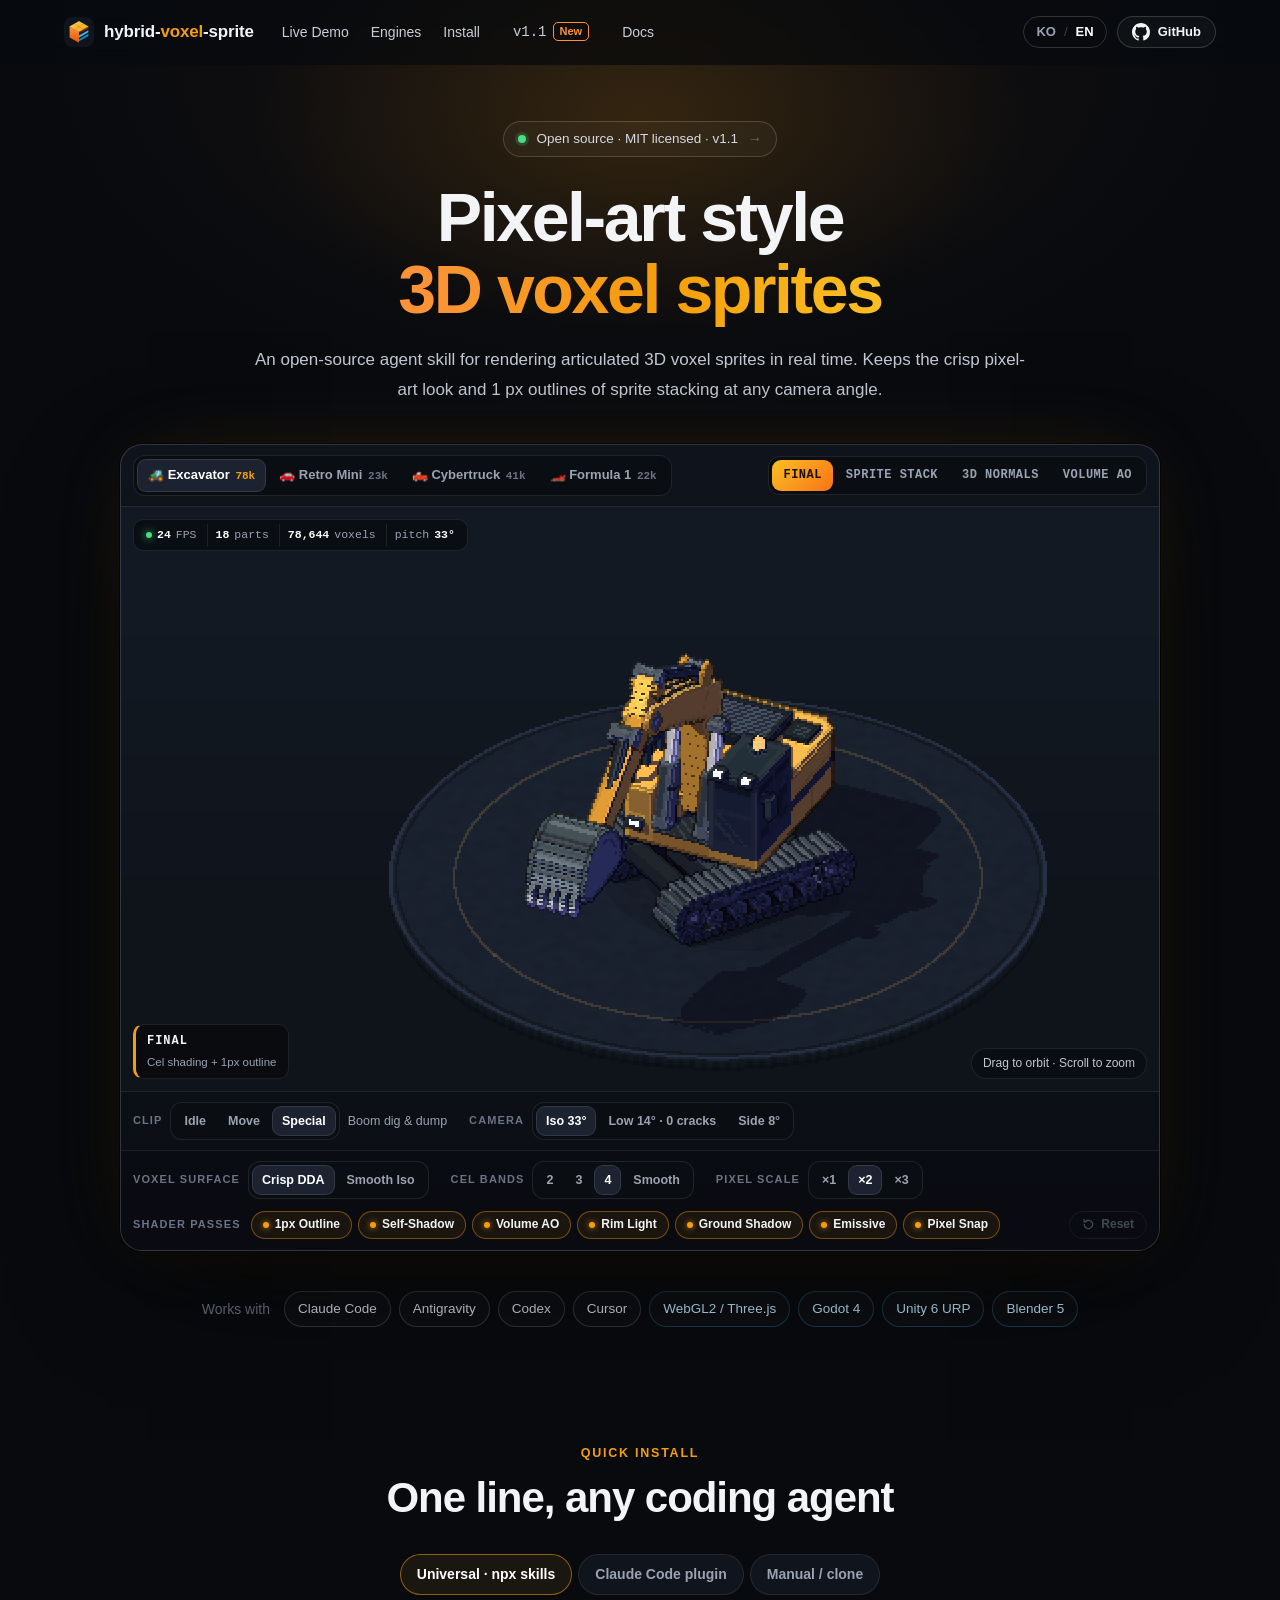
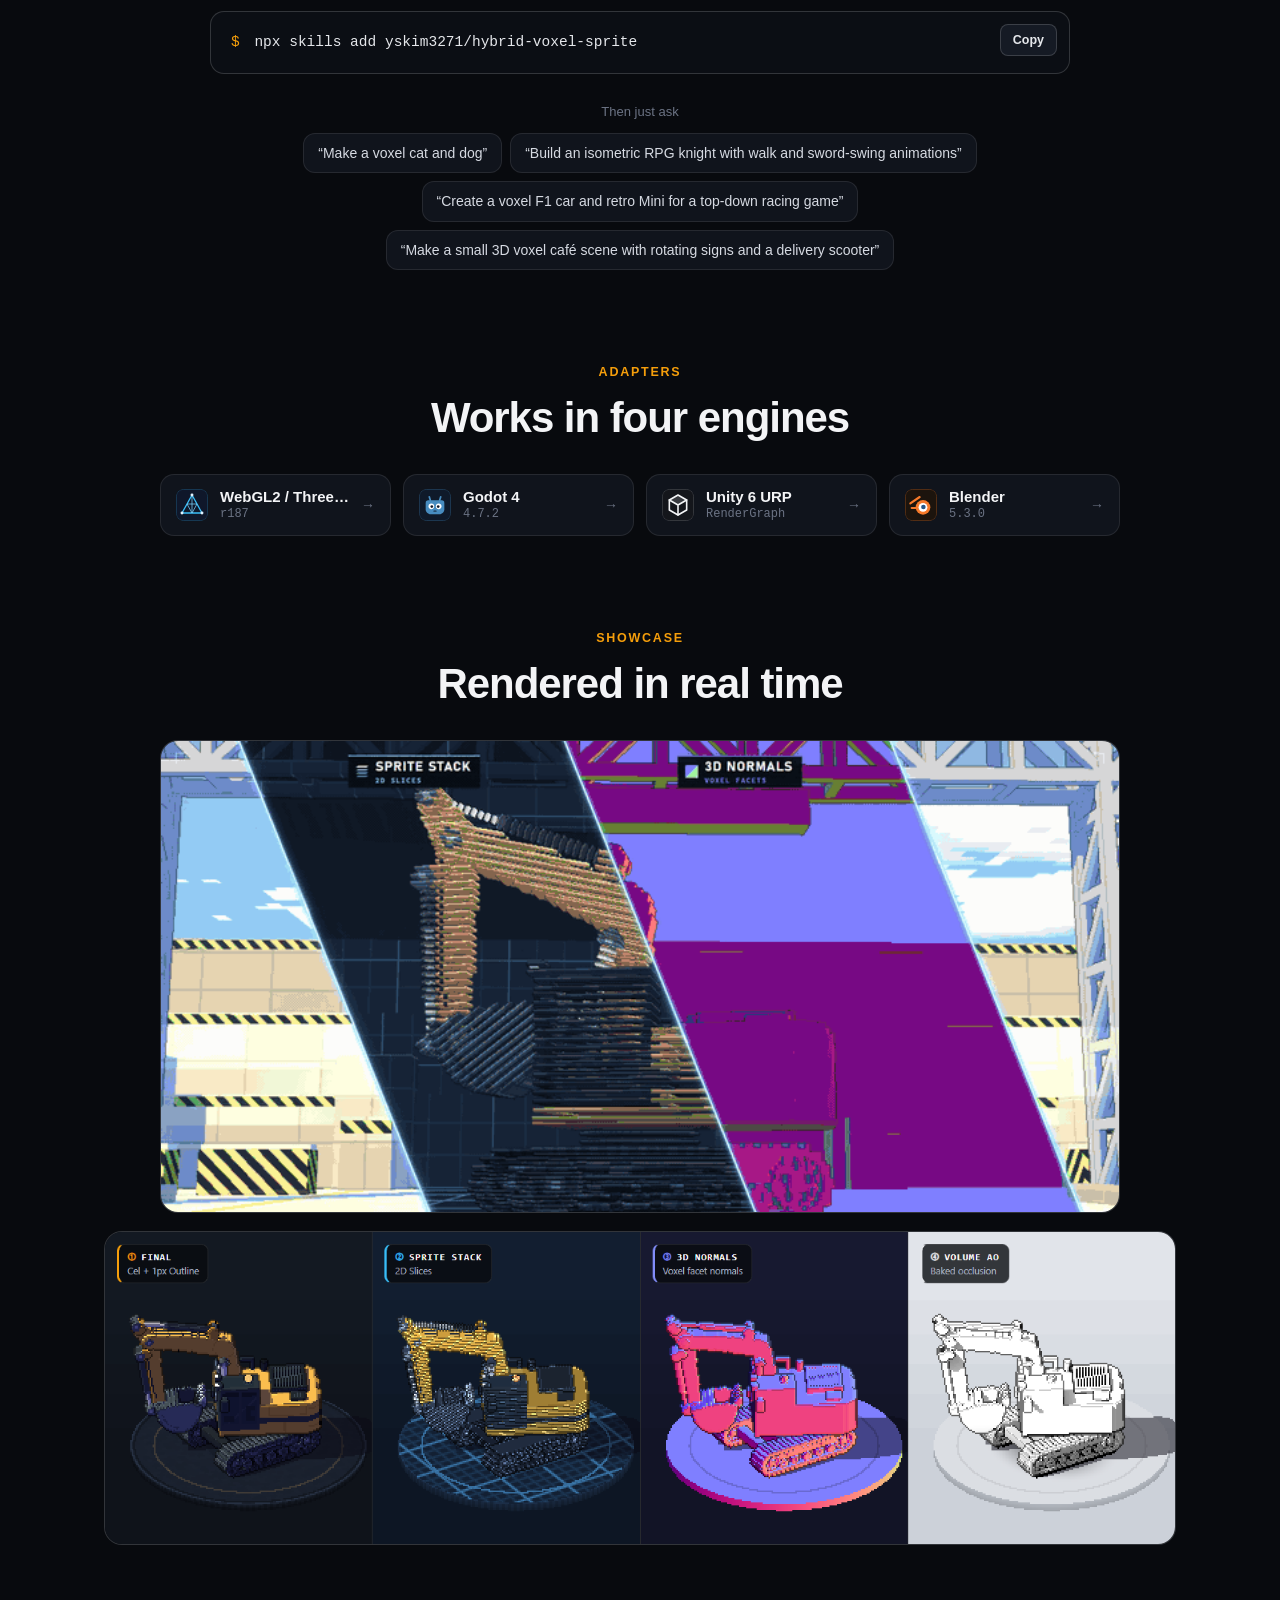
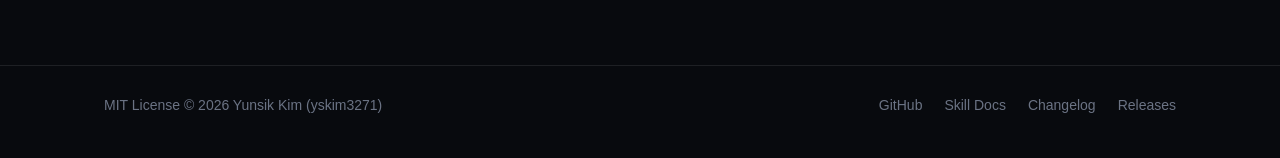
==== commit f2aab060: "Tighten hero copy and trim redundant install notes" ====
--- a/docs/index.html
+++ b/docs/index.html
@@ -1,9 +1,9 @@
 <!doctype html>
-<html lang="en" data-title-ko="hybrid-voxel-sprite — 틈새 없이 움직이는 실시간 3D 복셀 스프라이트">
+<html lang="en" data-title-ko="hybrid-voxel-sprite — 픽셀 아트 스타일의 3D 복셀 스프라이트">
 <head>
   <meta charset="utf-8">
   <meta name="viewport" content="width=device-width, initial-scale=1">
-  <title>hybrid-voxel-sprite — Real-time 3D voxel sprites that never crack</title>
+  <title>hybrid-voxel-sprite — Pixel-art style 3D voxel sprites</title>
   <meta name="description" content="An open-source agent skill for real-time articulated 3D voxel sprites: T3 OBB raymarching, analytic inverse deform, SVOX CLI and adapters for WebGL2 / Three.js, Godot 4, Unity 6 URP and Blender 5.">
   <meta name="theme-color" content="#080a0e">
   <meta property="og:title" content="hybrid-voxel-sprite">
@@ -54,10 +54,8 @@
       <a class="pill-badge" href="changelog.html" data-keep-lang>
         <span class="dot" aria-hidden="true"></span><span data-i18n="hero.badge">Open source · MIT licensed · v1.1</span><span class="arr" aria-hidden="true">→</span>
       </a>
-      <h1 class="display" data-i18n-html="hero.title">Real-time 3D voxel sprites<br><span class="accent">that never crack</span></h1>
-      <p class="lede" data-i18n-html="hero.lede">An agent skill that raymarches every articulated voxel part inside its own oriented box:
-        <code>T3 OBB Raymarching</code> + <code>Inverse Deform</code> + <code>SVOX CLI</code> + <code>4 Engine Adapters</code>.
-        Sprite-stacking charm, real 3D volumes, pixel-snapped and outlined at 1&nbsp;px — with zero slice cracks at any pitch.</p>
+      <h1 class="display" data-i18n-html="hero.title">Pixel-art style<br><span class="accent">3D voxel sprites</span></h1>
+      <p class="lede" data-i18n-html="hero.lede">An open-source agent skill for rendering articulated 3D voxel sprites in real time. Keeps the crisp pixel-art look and 1&nbsp;px outlines of sprite stacking at any camera angle.</p>
 
       <!-- ============================================================ live demo -->
       <div class="demo" id="demo">
@@ -164,7 +162,6 @@
       <div class="sec-head">
         <span class="eyebrow" data-i18n="install.eyebrow">Quick install</span>
         <h2 data-i18n="install.title">One line, any coding agent</h2>
-        <p data-i18n="install.sub">The skill is a single folder with a <code>SKILL.md</code>. Install it however your agent prefers.</p>
       </div>
       <div class="install">
         <div class="tabs" role="tablist" aria-label="Install method">
@@ -175,7 +172,6 @@
         <div class="panel" data-panel="npx">
           <div class="term"><pre><code><span class="p">$</span> npx skills add yskim3271/hybrid-voxel-sprite</code></pre>
             <button type="button" class="copy" data-copy="npx skills add yskim3271/hybrid-voxel-sprite" data-i18n="copy">Copy</button></div>
-          <p class="note" data-i18n="install.note1">Works with Claude Code, Antigravity, Codex / Open Agents, Cursor and any agent that reads <code>SKILL.md</code>.</p>
         </div>
         <div class="panel" data-panel="plugin" hidden>
           <div class="term"><pre><code><span class="p">&gt;</span> /plugin marketplace add yskim3271/hybrid-voxel-sprite
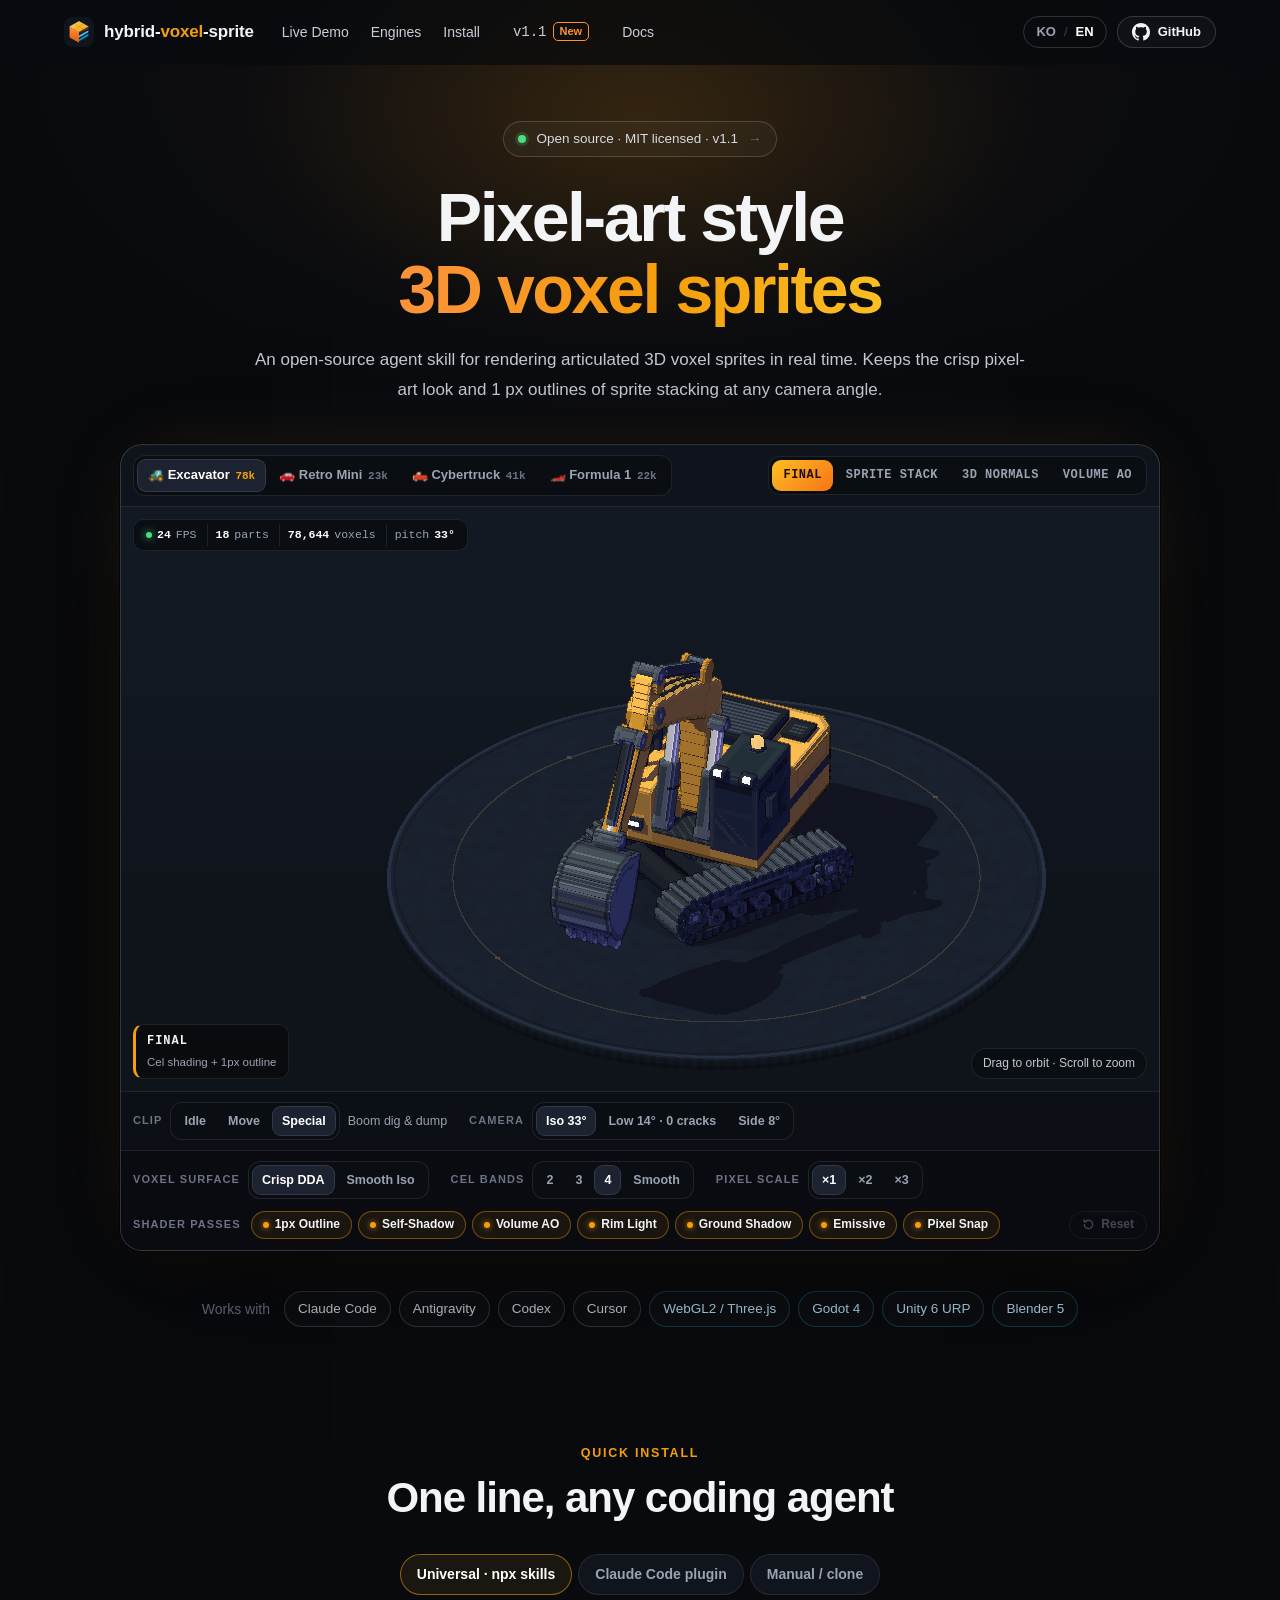
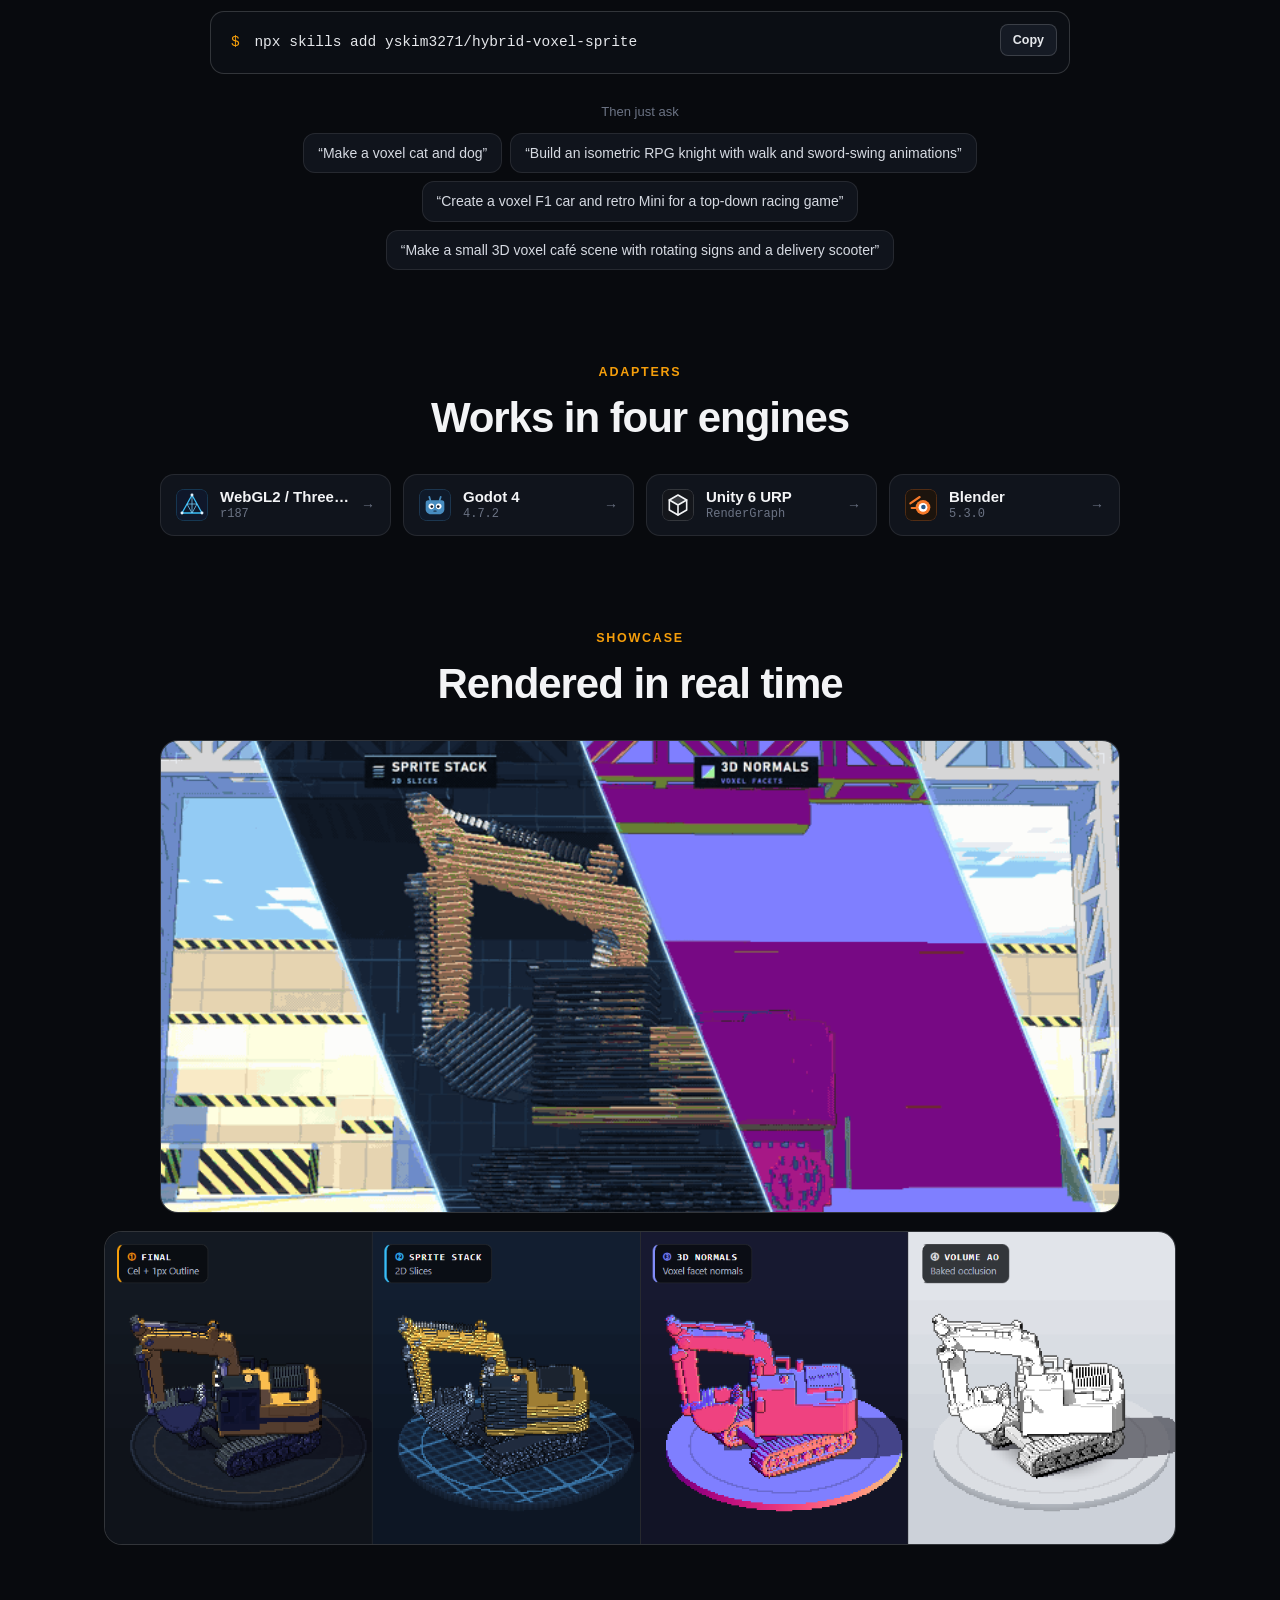
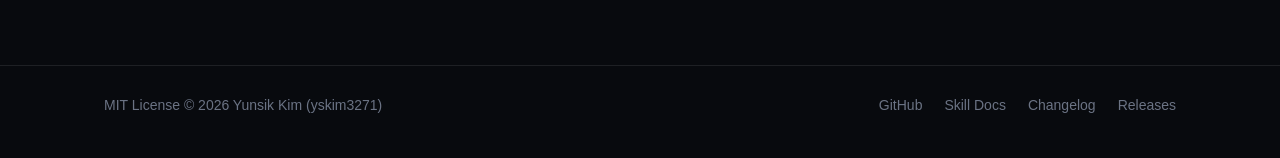
==== commit fcbb2086: "Add 1200x630 OG preview card and complete Open Graph / Twitter metadata" ====
--- a/docs/index.html
+++ b/docs/index.html
@@ -4,13 +4,23 @@
   <meta charset="utf-8">
   <meta name="viewport" content="width=device-width, initial-scale=1">
   <title>hybrid-voxel-sprite — Pixel-art style 3D voxel sprites</title>
-  <meta name="description" content="An open-source agent skill for real-time articulated 3D voxel sprites: T3 OBB raymarching, analytic inverse deform, SVOX CLI and adapters for WebGL2 / Three.js, Godot 4, Unity 6 URP and Blender 5.">
+  <meta name="description" content="An open-source agent skill for rendering articulated 3D voxel sprites in real time. Interactive WebGL2 demo with 4 voxel vehicles and adapters for Three.js, Godot 4, Unity 6 URP, and Blender.">
   <meta name="theme-color" content="#080a0e">
-  <meta property="og:title" content="hybrid-voxel-sprite">
-  <meta property="og:description" content="2D sprite charm. Real-time 3D volumes. Zero cracks. Live WebGL2 demo with 4 articulated voxel vehicles.">
-  <meta property="og:image" content="https://yskim3271.github.io/hybrid-voxel-sprite/assets/banner.png">
+  <link rel="canonical" href="https://yskim3271.github.io/hybrid-voxel-sprite/">
+  <meta property="og:site_name" content="hybrid-voxel-sprite">
+  <meta property="og:url" content="https://yskim3271.github.io/hybrid-voxel-sprite/">
   <meta property="og:type" content="website">
+  <meta property="og:title" content="hybrid-voxel-sprite — Pixel-art style 3D voxel sprites">
+  <meta property="og:description" content="Interactive WebGL2 demo with 4 articulated 3D voxel vehicles. Works with Three.js, Godot 4, Unity 6 URP, and Blender.">
+  <meta property="og:image" content="https://yskim3271.github.io/hybrid-voxel-sprite/assets/og_card.png">
+  <meta property="og:image:type" content="image/png">
+  <meta property="og:image:width" content="1200">
+  <meta property="og:image:height" content="630">
+  <meta property="og:image:alt" content="hybrid-voxel-sprite live WebGL2 demo showing 4 articulated 3D voxel vehicles with FINAL and SPRITE STACK views">
   <meta name="twitter:card" content="summary_large_image">
+  <meta name="twitter:title" content="hybrid-voxel-sprite — Pixel-art style 3D voxel sprites">
+  <meta name="twitter:description" content="Interactive WebGL2 demo with 4 articulated 3D voxel vehicles. Works with Three.js, Godot 4, Unity 6 URP, and Blender.">
+  <meta name="twitter:image" content="https://yskim3271.github.io/hybrid-voxel-sprite/assets/og_card.png">
   <link rel="icon" type="image/svg+xml" href="assets/logo.svg">
   <link rel="stylesheet" href="styles.css">
   <script type="importmap">
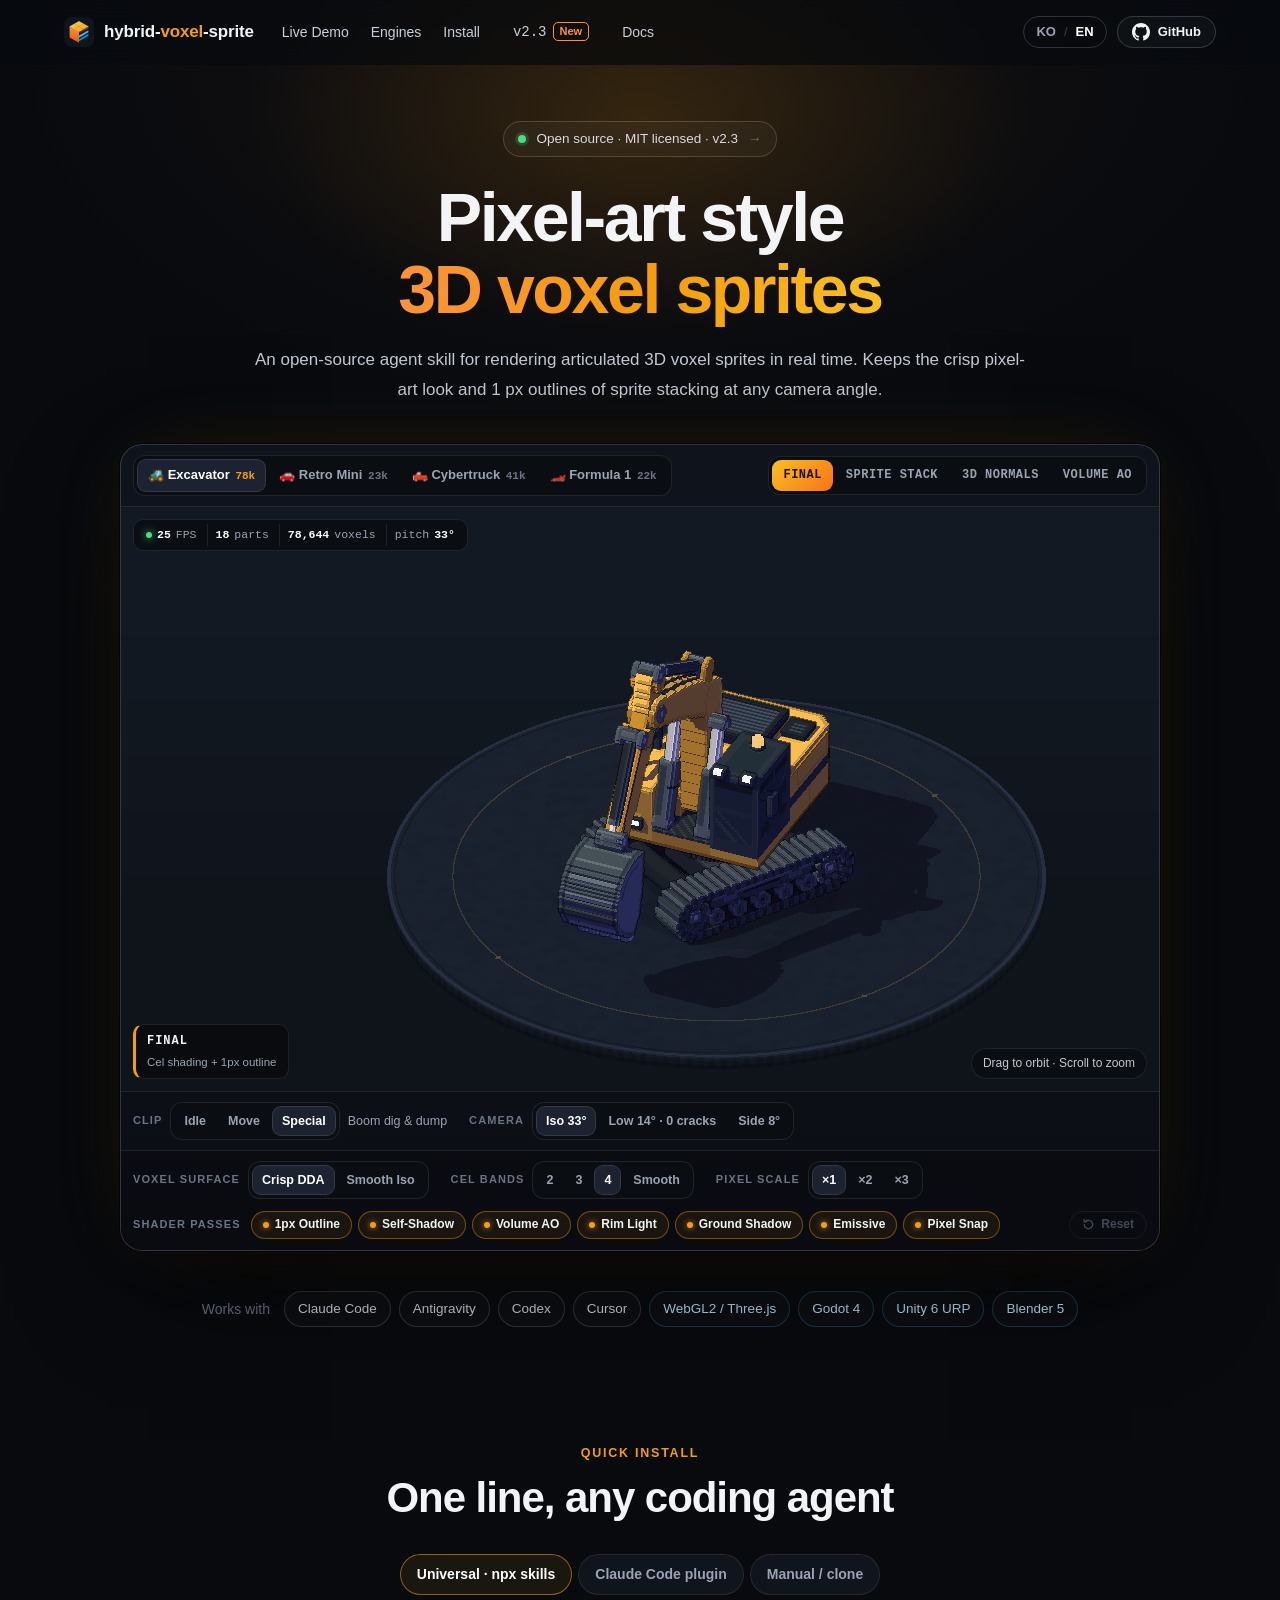
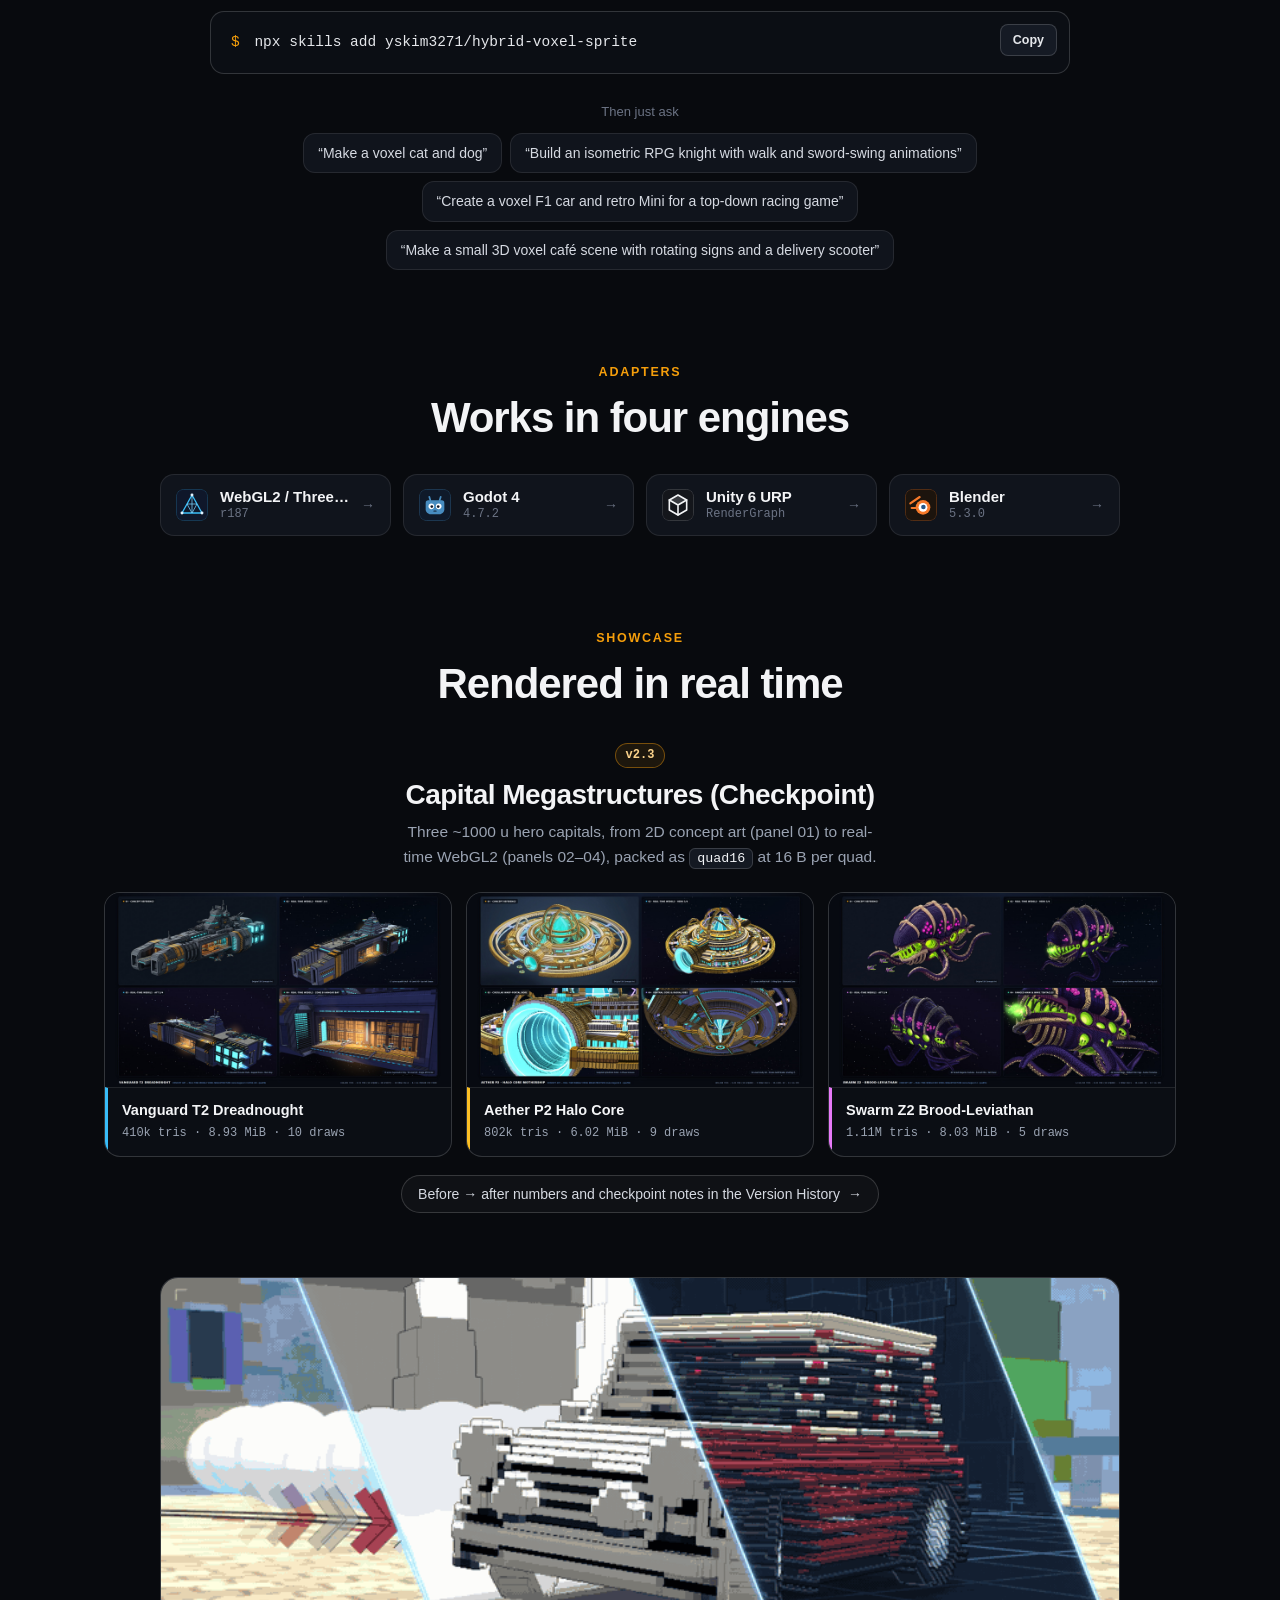
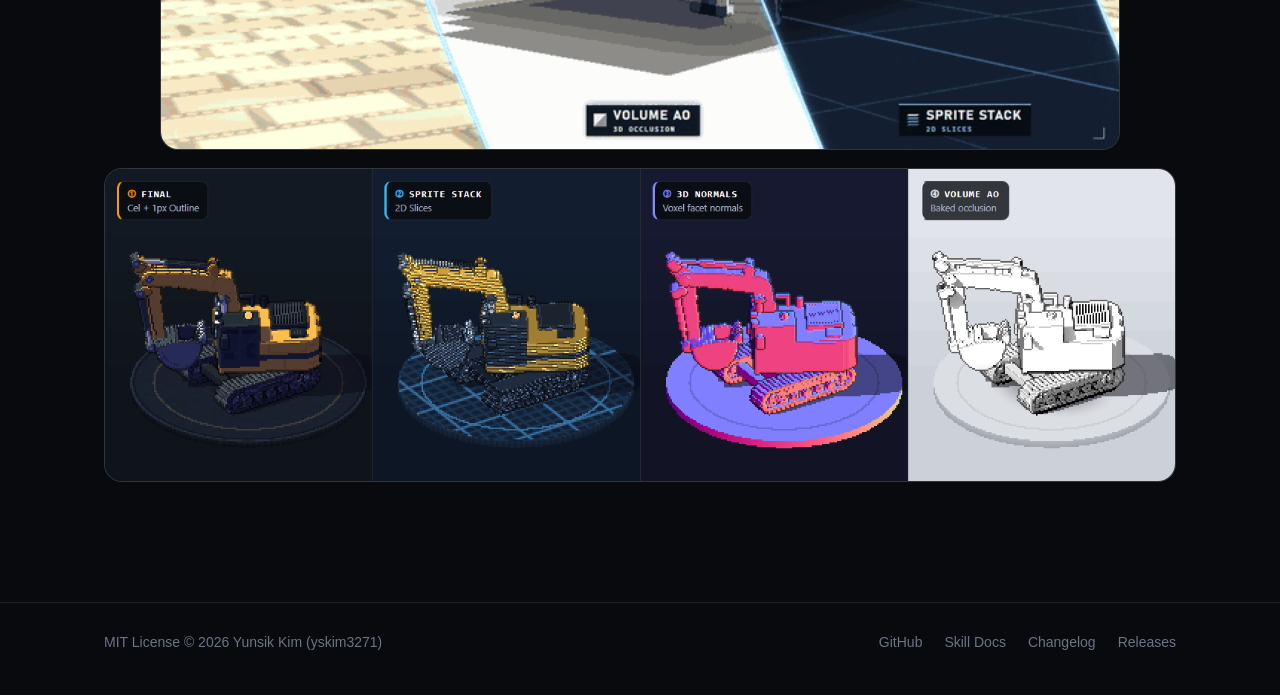
==== commit 90046139: "Release v2.3.0 checkpoint: Megastructure quad16, 3 Ultra-HD capitals & Version History" ====
--- a/docs/index.html
+++ b/docs/index.html
@@ -43,7 +43,7 @@
         <a href="#demo" data-i18n="nav.demo">Live Demo</a>
         <a href="#engines" data-i18n="nav.engines">Engines</a>
         <a href="#install" data-i18n="nav.install">Install</a>
-        <a class="mono ver" href="changelog.html" data-keep-lang>v1.1 <span class="new">New</span></a>
+        <a class="mono ver" href="changelog.html" data-keep-lang>v2.3 <span class="new">New</span></a>
         <a href="https://github.com/yskim3271/hybrid-voxel-sprite/blob/main/skills/hybrid-voxel-sprite/SKILL.md" data-i18n="nav.docs">Docs</a>
       </nav>
       <div class="top-actions">
@@ -62,7 +62,7 @@
     <!-- ================================================================== hero -->
     <section class="hero">
       <a class="pill-badge" href="changelog.html" data-keep-lang>
-        <span class="dot" aria-hidden="true"></span><span data-i18n="hero.badge">Open source · MIT licensed · v1.1</span><span class="arr" aria-hidden="true">→</span>
+        <span class="dot" aria-hidden="true"></span><span data-i18n="hero.badge">Open source · MIT licensed · v2.3</span><span class="arr" aria-hidden="true">→</span>
       </a>
       <h1 class="display" data-i18n-html="hero.title">Pixel-art style<br><span class="accent">3D voxel sprites</span></h1>
       <p class="lede" data-i18n-html="hero.lede">An open-source agent skill for rendering articulated 3D voxel sprites in real time. Keeps the crisp pixel-art look and 1&nbsp;px outlines of sprite stacking at any camera angle.</p>
@@ -253,6 +253,30 @@
         <span class="eyebrow" data-i18n="show.eyebrow">Showcase</span>
         <h2 data-i18n="show.title">Rendered in real time</h2>
       </div>
+      <!-- v2.3 capital megastructures (checkpoint) -->
+      <div class="cap" id="capital">
+        <div class="cap-head">
+          <span class="cap-pill mono">v2.3</span>
+          <h3 data-i18n="cap.title">Capital Megastructures (Checkpoint)</h3>
+          <p data-i18n-html="cap.sub">Three ~1000&nbsp;u hero capitals, from 2D concept art (panel 01) to real-time WebGL2 (panels 02–04), packed as <code>quad16</code> at 16&nbsp;B per quad.</p>
+        </div>
+        <div class="cap-grid">
+          <a class="cap-card" href="changelog.html#v2.3.0" data-keep-lang style="--fc: #38bdf8">
+            <img src="assets/v23/vanguard_t2_showcase_2x2.jpg" width="1600" height="900" loading="lazy" alt="Vanguard T2 Dreadnought: concept art and three real-time WebGL2 renders">
+            <span class="cap-info"><b>Vanguard T2 Dreadnought</b><span class="mono">410k tris · 8.93 MiB · 10 draws</span></span>
+          </a>
+          <a class="cap-card" href="changelog.html#v2.3.0" data-keep-lang style="--fc: #fbbf24">
+            <img src="assets/v23/aether_p2_showcase_2x2.jpg" width="1600" height="900" loading="lazy" alt="Aether P2 Halo Core Mothership: concept art and three real-time WebGL2 renders">
+            <span class="cap-info"><b>Aether P2 Halo Core</b><span class="mono">802k tris · 6.02 MiB · 9 draws</span></span>
+          </a>
+          <a class="cap-card" href="changelog.html#v2.3.0" data-keep-lang style="--fc: #e879f9">
+            <img src="assets/v23/swarm_z2_showcase_2x2.jpg" width="1600" height="900" loading="lazy" alt="Swarm Z2 Brood-Leviathan: concept art and three real-time WebGL2 renders">
+            <span class="cap-info"><b>Swarm Z2 Brood-Leviathan</b><span class="mono">1.11M tris · 8.03 MiB · 5 draws</span></span>
+          </a>
+        </div>
+        <a class="cap-more" href="changelog.html#v2.3.0" data-keep-lang><span data-i18n="cap.more">Before → after numbers and checkpoint notes in the Version History</span><span aria-hidden="true">→</span></a>
+      </div>
+
       <figure class="media">
         <img src="assets/showcase_loop.gif" width="720" height="354" loading="lazy" alt="Showcase loop: excavator, retro mini, cybertruck and Formula 1 with live SPRITE STACK, 3D NORMALS and VOLUME AO wipes">
       </figure>
--- a/docs/styles.css
+++ b/docs/styles.css
@@ -242,6 +242,26 @@
 .media img { width: 100%; height: auto; }
 .media.strip { max-width: 1120px; }
 
+/* showcase · v2.3 capital megastructures (checkpoint) */
+.cap { max-width: 1120px; margin: 0 auto 64px; }
+.cap-head { text-align: center; max-width: 720px; margin: 0 auto 22px; }
+.cap-pill { display: inline-block; padding: 2px 10px; border-radius: 999px; font-size: 12px; font-weight: 600; color: #fcd38a; border: 1px solid rgba(245, 158, 11, 0.42); background: rgba(245, 158, 11, 0.09); }
+.cap-head h3 { margin: 10px 0 8px; font-size: clamp(22px, 2.6vw, 28px); line-height: 1.2; letter-spacing: -0.02em; font-weight: 720; text-wrap: balance; }
+html[lang="ko"] .cap-head h3 { letter-spacing: -0.03em; }
+.cap-head p { margin: 0; color: var(--muted); font-size: 15.5px; text-wrap: balance; }
+.cap-grid { display: grid; grid-template-columns: repeat(3, minmax(0, 1fr)); gap: 14px; }
+.cap-card {
+  display: flex; flex-direction: column; min-width: 0; border: 1px solid var(--line-2); border-radius: 16px; overflow: hidden; background: #0b0e14;
+  transition: border-color .15s, transform .15s, box-shadow .15s;
+}
+.cap-card:hover { border-color: color-mix(in srgb, var(--fc, var(--amber)) 55%, transparent); transform: translateY(-2px); box-shadow: 0 16px 40px -24px var(--fc, var(--amber)); }
+.cap-card img { width: 100%; height: auto; aspect-ratio: 16 / 9; object-fit: cover; }
+.cap-info { display: flex; flex-direction: column; gap: 2px; padding: 11px 14px 12px; border-top: 1px solid var(--line); border-left: 3px solid var(--fc, var(--amber)); }
+.cap-info b { font-size: 14.5px; font-weight: 650; white-space: nowrap; overflow: hidden; text-overflow: ellipsis; }
+.cap-info .mono { font-size: 12px; color: var(--muted); }
+.cap-more { display: flex; justify-content: center; align-items: center; gap: 8px; width: fit-content; margin: 18px auto 0; padding: 7px 16px; border-radius: 999px; border: 1px solid var(--line-2); background: rgba(255, 255, 255, 0.03); font-size: 14px; color: #d6dae2; text-align: center; }
+.cap-more:hover { color: #fff; border-color: rgba(245, 158, 11, 0.5); }
+
 /* changelog page */
 .page-head { max-width: 860px; margin: 0 auto; padding: 64px 24px 0; text-align: center; }
 .page-head h1 { margin: 12px 0 12px; font-size: clamp(34px, 5vw, 54px); line-height: 1.08; letter-spacing: -0.035em; font-weight: 800; }
@@ -249,7 +269,7 @@
 .page-head p { margin: 0 auto; max-width: 620px; color: var(--muted); font-size: 16.5px; text-wrap: balance; }
 .back-link { display: inline-flex; align-items: center; gap: 8px; margin-top: 22px; font-size: 14px; color: #d6dae2; padding: 7px 14px; border-radius: 999px; border: 1px solid var(--line-2); background: rgba(255, 255, 255, 0.03); }
 .back-link:hover { border-color: rgba(245, 158, 11, 0.5); color: #fff; }
-.timeline { max-width: 900px; margin: 56px auto 0; padding: 0 24px; }
+.timeline { max-width: 1040px; margin: 56px auto 0; padding: 0 24px; }
 .rel { position: relative; display: grid; grid-template-columns: 150px minmax(0, 1fr); gap: 0 48px; padding-bottom: 56px; }
 .rel::before { content: ""; position: absolute; left: 174px; top: 12px; bottom: 0; width: 1px; background: linear-gradient(180deg, var(--line-2), var(--line) 70%, transparent); }
 .rel:last-child::before { bottom: 48px; }
@@ -257,6 +277,7 @@
 .rel-ver { display: block; font-family: var(--sans); font-variant-numeric: tabular-nums; font-size: 26px; font-weight: 750; letter-spacing: -0.03em; color: #fff; line-height: 1.2; }
 .rel-date { display: block; margin-top: 4px; font-family: var(--mono); font-size: 12.5px; color: var(--dim); }
 .rel-badge { display: inline-block; margin-top: 10px; font-size: 11.5px; font-weight: 650; padding: 2px 9px; border-radius: 999px; color: #fcd38a; border: 1px solid rgba(245, 158, 11, 0.42); background: rgba(245, 158, 11, 0.09); }
+.rel-badge.ck { margin-left: 4px; color: #a5e4fd; border-color: rgba(56, 189, 248, 0.40); background: rgba(56, 189, 248, 0.08); }
 .rel-badge.init { color: #aeb5c2; border-color: rgba(255, 255, 255, 0.14); background: rgba(255, 255, 255, 0.03); }
 .rel-body { position: relative; min-width: 0; }
 .rel-body::before { content: ""; position: absolute; left: -31px; top: 7px; width: 11px; height: 11px; border-radius: 50%; background: var(--bg); border: 2px solid #4a5263; }
@@ -271,6 +292,46 @@
 .rel-group li::before { content: ""; position: absolute; left: 17px; top: 19px; width: 6px; height: 6px; border-radius: 2px; background: #3a4354; }
 .rel.latest .rel-group li::before { background: var(--amber); opacity: .8; }
 .rel-group li code { font-size: .86em; padding: 1px 6px; border-radius: 6px; background: #151a24; border: 1px solid var(--line-2); color: #f1f3f6; }
+.rel-group > p, .shots-hint { margin: 8px 0 0; color: var(--dim); font-size: 13px; }
+
+/* v2.3 gallery · evolution table · per-ship cards · checkpoint notes */
+.shots { display: grid; grid-template-columns: repeat(2, minmax(0, 1fr)); gap: 12px; }
+.shot { margin: 0; min-width: 0; border: 1px solid var(--line); border-radius: 14px; overflow: hidden; background: #0b0e14; transition: border-color .15s; }
+.shot:hover { border-color: rgba(245, 158, 11, 0.45); }
+.shot a { display: block; cursor: zoom-in; }
+.shot img { width: 100%; height: auto; aspect-ratio: 16 / 9; }
+.shot figcaption { display: flex; flex-direction: column; gap: 1px; padding: 9px 12px 10px; border-top: 1px solid var(--line); }
+.shot figcaption b { font-size: 13.5px; font-weight: 650; color: #f1f3f6; }
+.shot figcaption .mono { font-size: 11.5px; color: var(--muted); }
+.tbl-wrap { overflow-x: auto; border: 1px solid var(--line); border-radius: 14px; background: #0d1017; -webkit-overflow-scrolling: touch; }
+.evo { width: 100%; min-width: 680px; border-collapse: collapse; font-size: 13px; line-height: 1.5; }
+.evo th, .evo td { padding: 9px 12px; text-align: left; vertical-align: top; border-bottom: 1px solid var(--line); }
+.evo tbody tr:last-child > * { border-bottom: 0; }
+.evo thead th { font-size: 11px; text-transform: uppercase; letter-spacing: 0.1em; color: var(--dim); font-weight: 700; background: #0b0e14; }
+.evo thead th.now { color: var(--amber); }
+.evo tbody th { color: #aeb5c2; font-weight: 600; white-space: nowrap; position: sticky; left: 0; background: #0d1017; }
+.evo td { color: #c3c8d2; }
+.evo td.now { color: #f3f4f6; background: rgba(245, 158, 11, 0.05); }
+.evo td.now b { color: #fcd38a; font-weight: 650; }
+.evo code, .ship code { font-size: .9em; padding: 1px 5px; border-radius: 5px; background: #151a24; border: 1px solid var(--line-2); color: #f1f3f6; white-space: nowrap; }
+.ships { display: grid; gap: 12px; }
+.ship { border: 1px solid var(--line); border-left: 3px solid var(--fc, var(--amber)); border-radius: 14px; background: #0d1017; padding: 14px 16px 12px; }
+.ship header { display: flex; flex-wrap: wrap; align-items: baseline; gap: 2px 12px; margin-bottom: 10px; }
+.ship h4 { margin: 0; font-size: 16px; font-weight: 700; letter-spacing: -0.01em; }
+.ship-tag { font-size: 12.5px; color: var(--fc, var(--muted)); }
+.ship dl { display: grid; grid-template-columns: repeat(2, minmax(0, 1fr)); gap: 8px 20px; margin: 0; }
+.ship dl > div { min-width: 0; }
+.ship dl > div.wide { grid-column: 1 / -1; }
+.ship dt { font-size: 11px; text-transform: uppercase; letter-spacing: 0.08em; color: var(--dim); font-weight: 700; }
+html[lang="ko"] .ship dt { letter-spacing: 0.02em; font-size: 11.5px; }
+.ship dd { margin: 1px 0 0; font-size: 14px; color: #d6dae2; line-height: 1.5; font-variant-numeric: tabular-nums; }
+.ship dd s { color: var(--dim); text-decoration-color: rgba(255, 255, 255, 0.28); }
+.ship dd b { color: #fcd38a; font-weight: 650; }
+.ship-perf { margin: 12px 0 0; padding-top: 10px; border-top: 1px dashed var(--line-2); font-size: 12px; color: var(--muted); }
+.rel-group.notes ul { border-color: rgba(56, 189, 248, 0.22); }
+.rel-group.notes li { background: #0b1118; }
+.rel.latest .rel-group.notes li::before { background: var(--cyan); }
+
 .rel-links { display: flex; flex-wrap: wrap; gap: 8px; margin-top: 8px; }
 .rel-links a { font-size: 13px; color: #d6dae2; padding: 5px 12px; border-radius: 999px; border: 1px solid var(--line-2); }
 .rel-links a:hover { color: #fff; border-color: rgba(245, 158, 11, 0.5); }
@@ -291,6 +352,8 @@
 @media (max-width: 1080px) {
   .nav { display: none; }
   .engines { grid-template-columns: repeat(2, minmax(0, 1fr)); }
+  .cap-grid { gap: 10px; }
+  .cap-info b { font-size: 13.5px; }
 }
 @media (max-width: 760px) {
   .topbar-in { padding: 0 16px; gap: 12px; }
@@ -341,6 +404,25 @@
   .eng-card { padding: 11px 12px; gap: 10px; }
   .eng-card h3 { font-size: 14px; }
   .term pre { padding-right: 20px; padding-top: 50px; font-size: 13px; }
+  .cap { margin-bottom: 44px; }
+  .cap-grid { grid-template-columns: minmax(0, 1fr); gap: 12px; }
+  .cap-more { width: auto; font-size: 13.5px; }
+  .shots { grid-template-columns: minmax(0, 1fr); }
+  .rel-badge.ck { margin-left: 0; }
+  .ship { padding: 12px 13px 10px; }
+  .ship dl { grid-template-columns: minmax(0, 1fr); gap: 7px; }
+  /* evolution table -> stacked rows: metric on top, v2.0 / v2.2 / v2.3 as three labelled columns */
+  .tbl-wrap { overflow: visible; }
+  .evo { min-width: 0; font-size: 12.5px; }
+  .evo, .evo tbody { display: block; }
+  .evo thead { display: none; }
+  .evo tr { display: grid; grid-template-columns: repeat(3, minmax(0, 1fr)); border-bottom: 1px solid var(--line); }
+  .evo tbody tr:last-child { border-bottom: 0; }
+  .evo th, .evo td { border-bottom: 0; padding: 7px 10px; min-width: 0; overflow-wrap: anywhere; }
+  .evo tbody th { grid-column: 1 / -1; position: static; padding: 10px 10px 0; color: #e5e7eb; background: none; }
+  .evo td::before { content: attr(data-v); display: block; margin-bottom: 2px; font-family: var(--mono); font-size: 10.5px; font-weight: 600; color: var(--dim); }
+  .evo td.now::before { color: var(--amber); }
+  .evo code { white-space: normal; }
 }
 @media (max-width: 440px) {
   .engines { grid-template-columns: minmax(0, 1fr); }
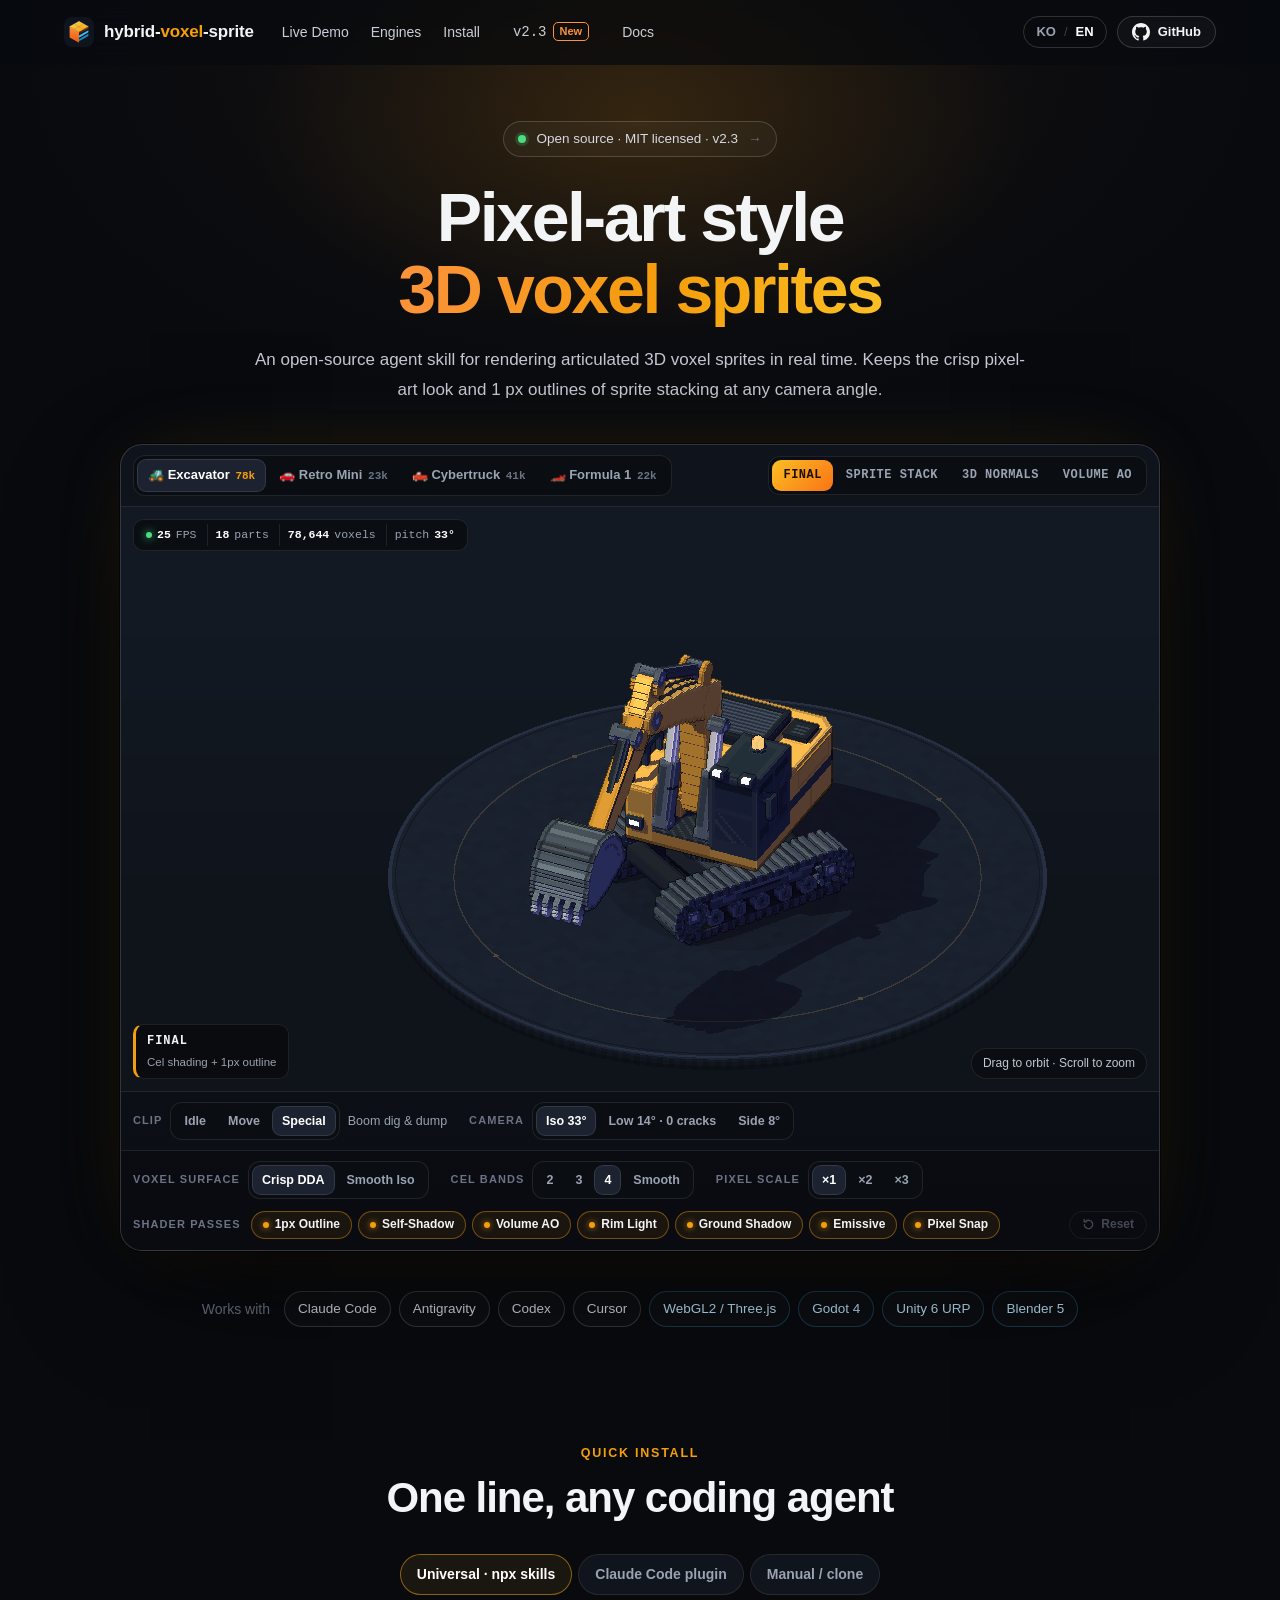
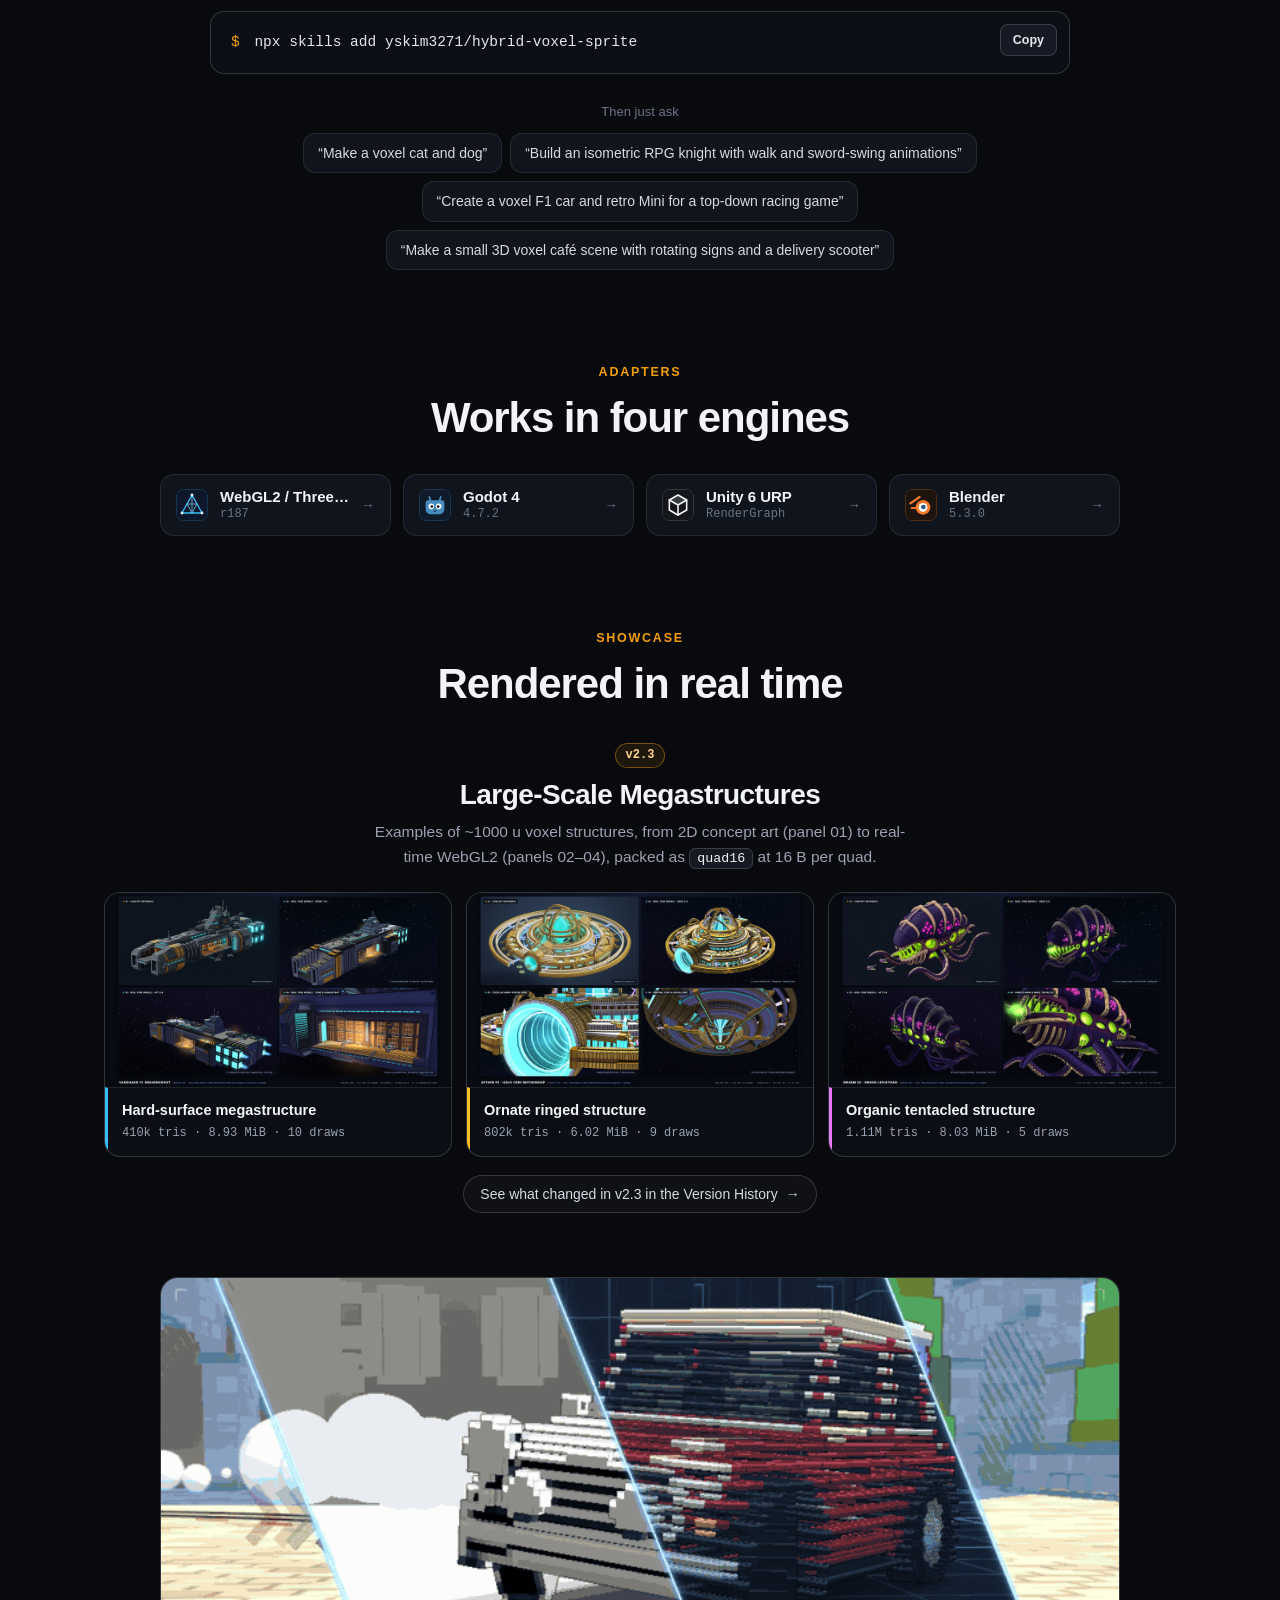
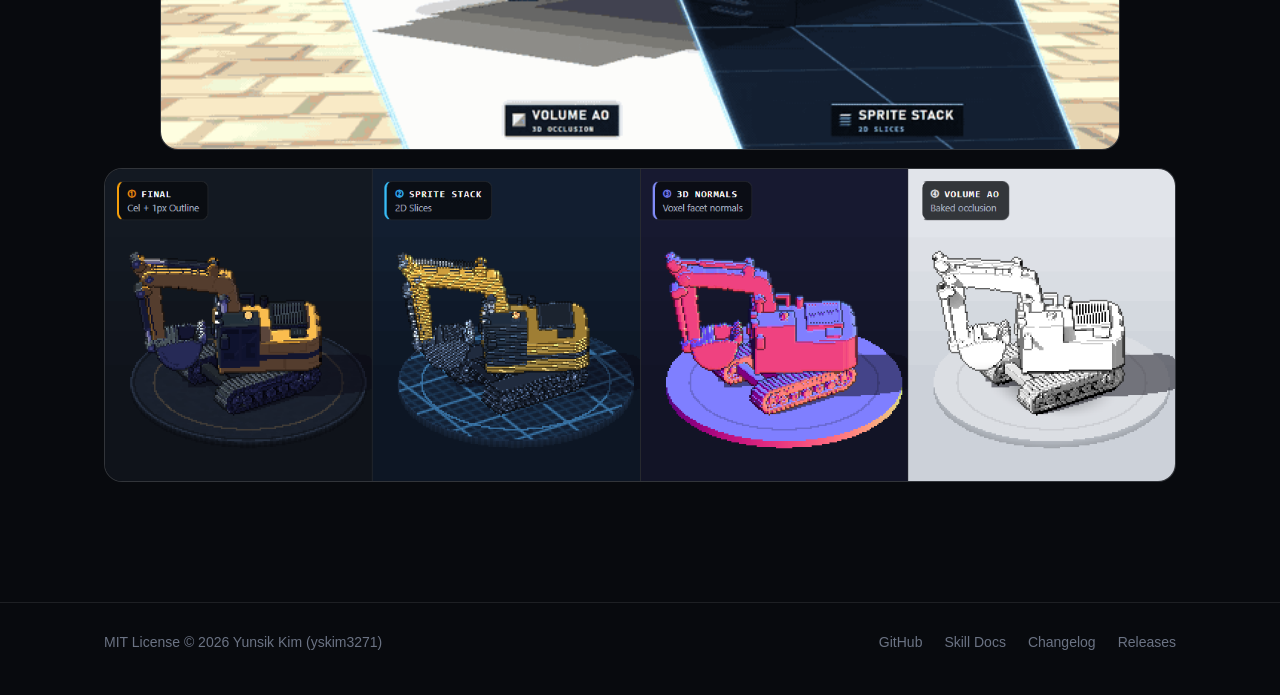
==== commit 242db94f: "Remove capital-ship project phrasing across changelog, landing page, READMEs & plugin manifests" ====
--- a/docs/index.html
+++ b/docs/index.html
@@ -253,28 +253,28 @@
         <span class="eyebrow" data-i18n="show.eyebrow">Showcase</span>
         <h2 data-i18n="show.title">Rendered in real time</h2>
       </div>
-      <!-- v2.3 capital megastructures (checkpoint) -->
-      <div class="cap" id="capital">
+      <!-- v2.3 megastructures -->
+      <div class="cap" id="megastructures">
         <div class="cap-head">
           <span class="cap-pill mono">v2.3</span>
-          <h3 data-i18n="cap.title">Capital Megastructures (Checkpoint)</h3>
-          <p data-i18n-html="cap.sub">Three ~1000&nbsp;u hero capitals, from 2D concept art (panel 01) to real-time WebGL2 (panels 02–04), packed as <code>quad16</code> at 16&nbsp;B per quad.</p>
+          <h3 data-i18n="cap.title">Large-Scale Megastructures</h3>
+          <p data-i18n-html="cap.sub">Examples of ~1000&nbsp;u voxel structures, from 2D concept art (panel 01) to real-time WebGL2 (panels 02–04), packed as <code>quad16</code> at 16&nbsp;B per quad.</p>
         </div>
         <div class="cap-grid">
           <a class="cap-card" href="changelog.html#v2.3.0" data-keep-lang style="--fc: #38bdf8">
-            <img src="assets/v23/vanguard_t2_showcase_2x2.jpg" width="1600" height="900" loading="lazy" alt="Vanguard T2 Dreadnought: concept art and three real-time WebGL2 renders">
-            <span class="cap-info"><b>Vanguard T2 Dreadnought</b><span class="mono">410k tris · 8.93 MiB · 10 draws</span></span>
+            <img src="assets/v23/vanguard_t2_showcase_2x2.jpg" width="1600" height="900" loading="lazy" alt="Hard-surface megastructure example: concept art and three real-time WebGL2 renders">
+            <span class="cap-info"><b data-i18n="v23.c1">Hard-surface megastructure</b><span class="mono">410k tris · 8.93 MiB · 10 draws</span></span>
           </a>
           <a class="cap-card" href="changelog.html#v2.3.0" data-keep-lang style="--fc: #fbbf24">
-            <img src="assets/v23/aether_p2_showcase_2x2.jpg" width="1600" height="900" loading="lazy" alt="Aether P2 Halo Core Mothership: concept art and three real-time WebGL2 renders">
-            <span class="cap-info"><b>Aether P2 Halo Core</b><span class="mono">802k tris · 6.02 MiB · 9 draws</span></span>
+            <img src="assets/v23/aether_p2_showcase_2x2.jpg" width="1600" height="900" loading="lazy" alt="Ornate ringed structure example: concept art and three real-time WebGL2 renders">
+            <span class="cap-info"><b data-i18n="v23.c3">Ornate ringed structure</b><span class="mono">802k tris · 6.02 MiB · 9 draws</span></span>
           </a>
           <a class="cap-card" href="changelog.html#v2.3.0" data-keep-lang style="--fc: #e879f9">
-            <img src="assets/v23/swarm_z2_showcase_2x2.jpg" width="1600" height="900" loading="lazy" alt="Swarm Z2 Brood-Leviathan: concept art and three real-time WebGL2 renders">
-            <span class="cap-info"><b>Swarm Z2 Brood-Leviathan</b><span class="mono">1.11M tris · 8.03 MiB · 5 draws</span></span>
+            <img src="assets/v23/swarm_z2_showcase_2x2.jpg" width="1600" height="900" loading="lazy" alt="Organic tentacled structure example: concept art and three real-time WebGL2 renders">
+            <span class="cap-info"><b data-i18n="v23.c4">Organic tentacled structure</b><span class="mono">1.11M tris · 8.03 MiB · 5 draws</span></span>
           </a>
         </div>
-        <a class="cap-more" href="changelog.html#v2.3.0" data-keep-lang><span data-i18n="cap.more">Before → after numbers and checkpoint notes in the Version History</span><span aria-hidden="true">→</span></a>
+        <a class="cap-more" href="changelog.html#v2.3.0" data-keep-lang><span data-i18n="cap.more">See what changed in v2.3 in the Version History</span><span aria-hidden="true">→</span></a>
       </div>
 
       <figure class="media">
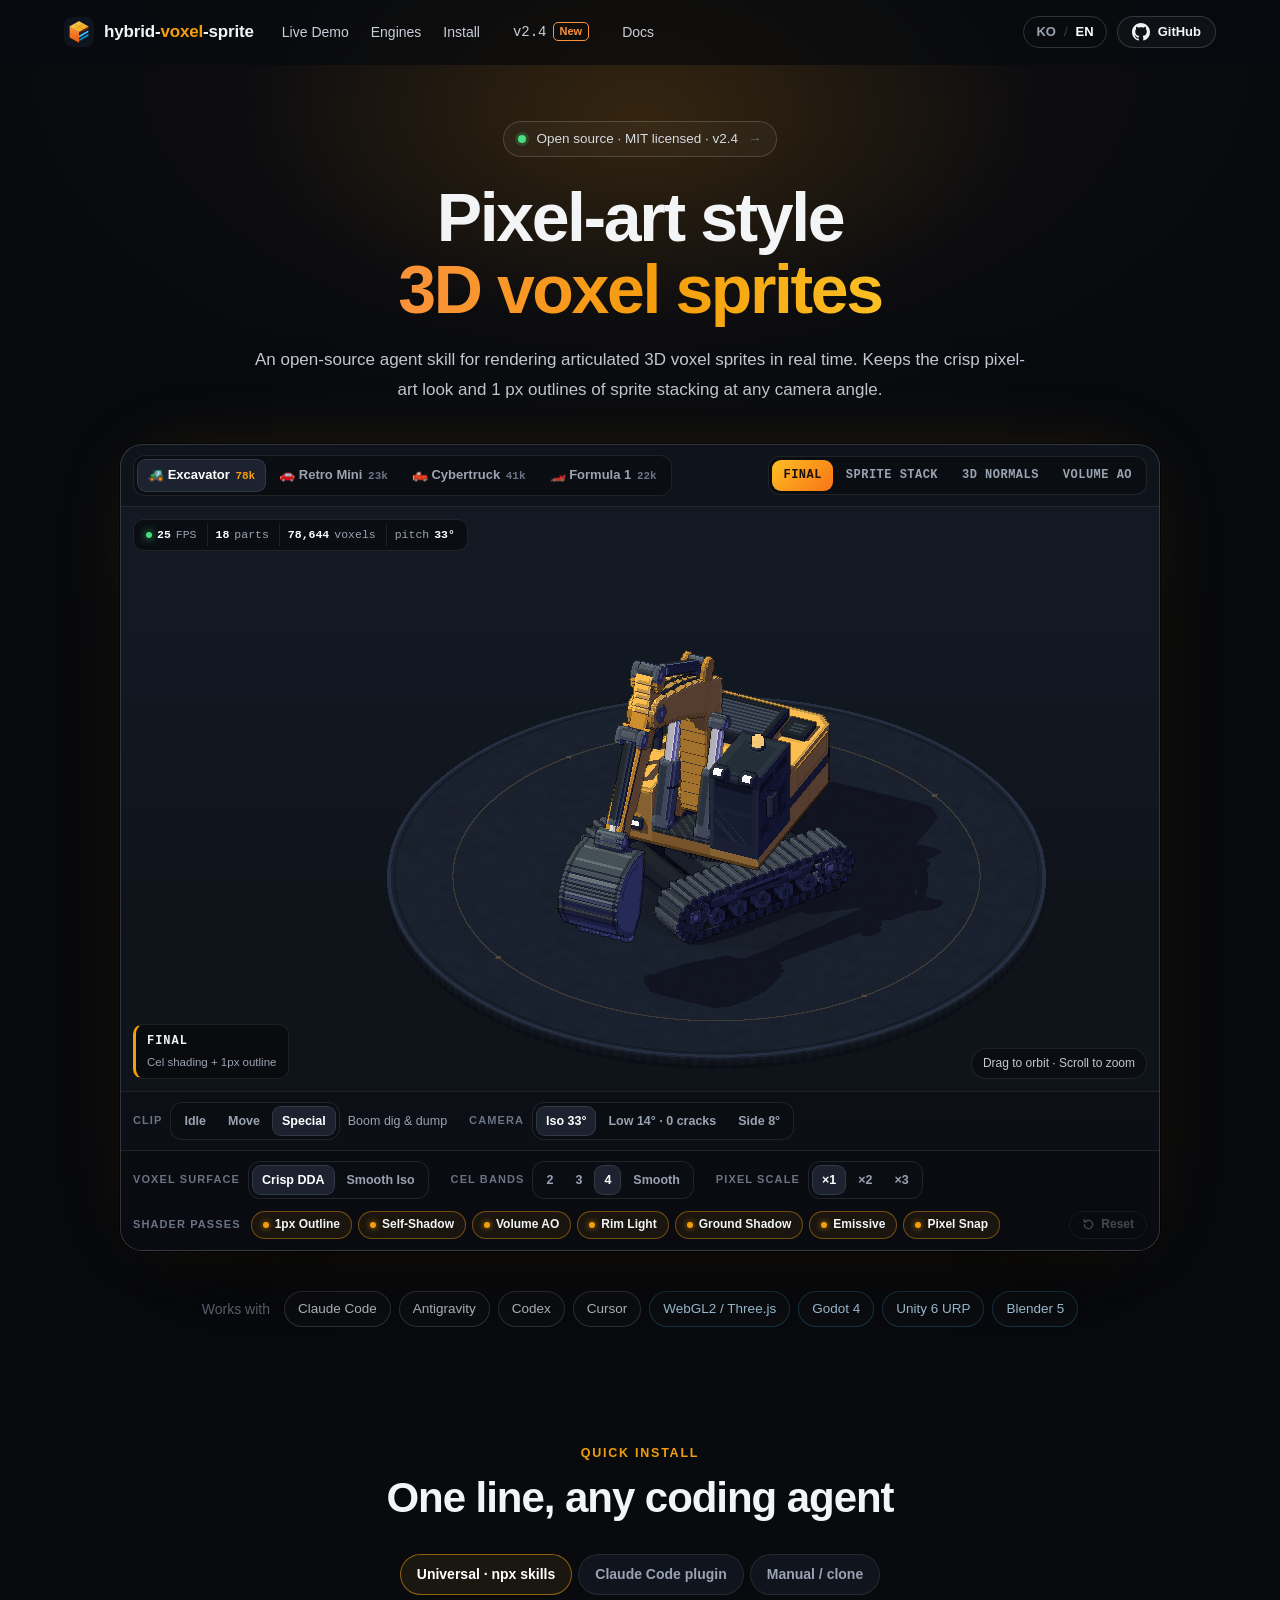
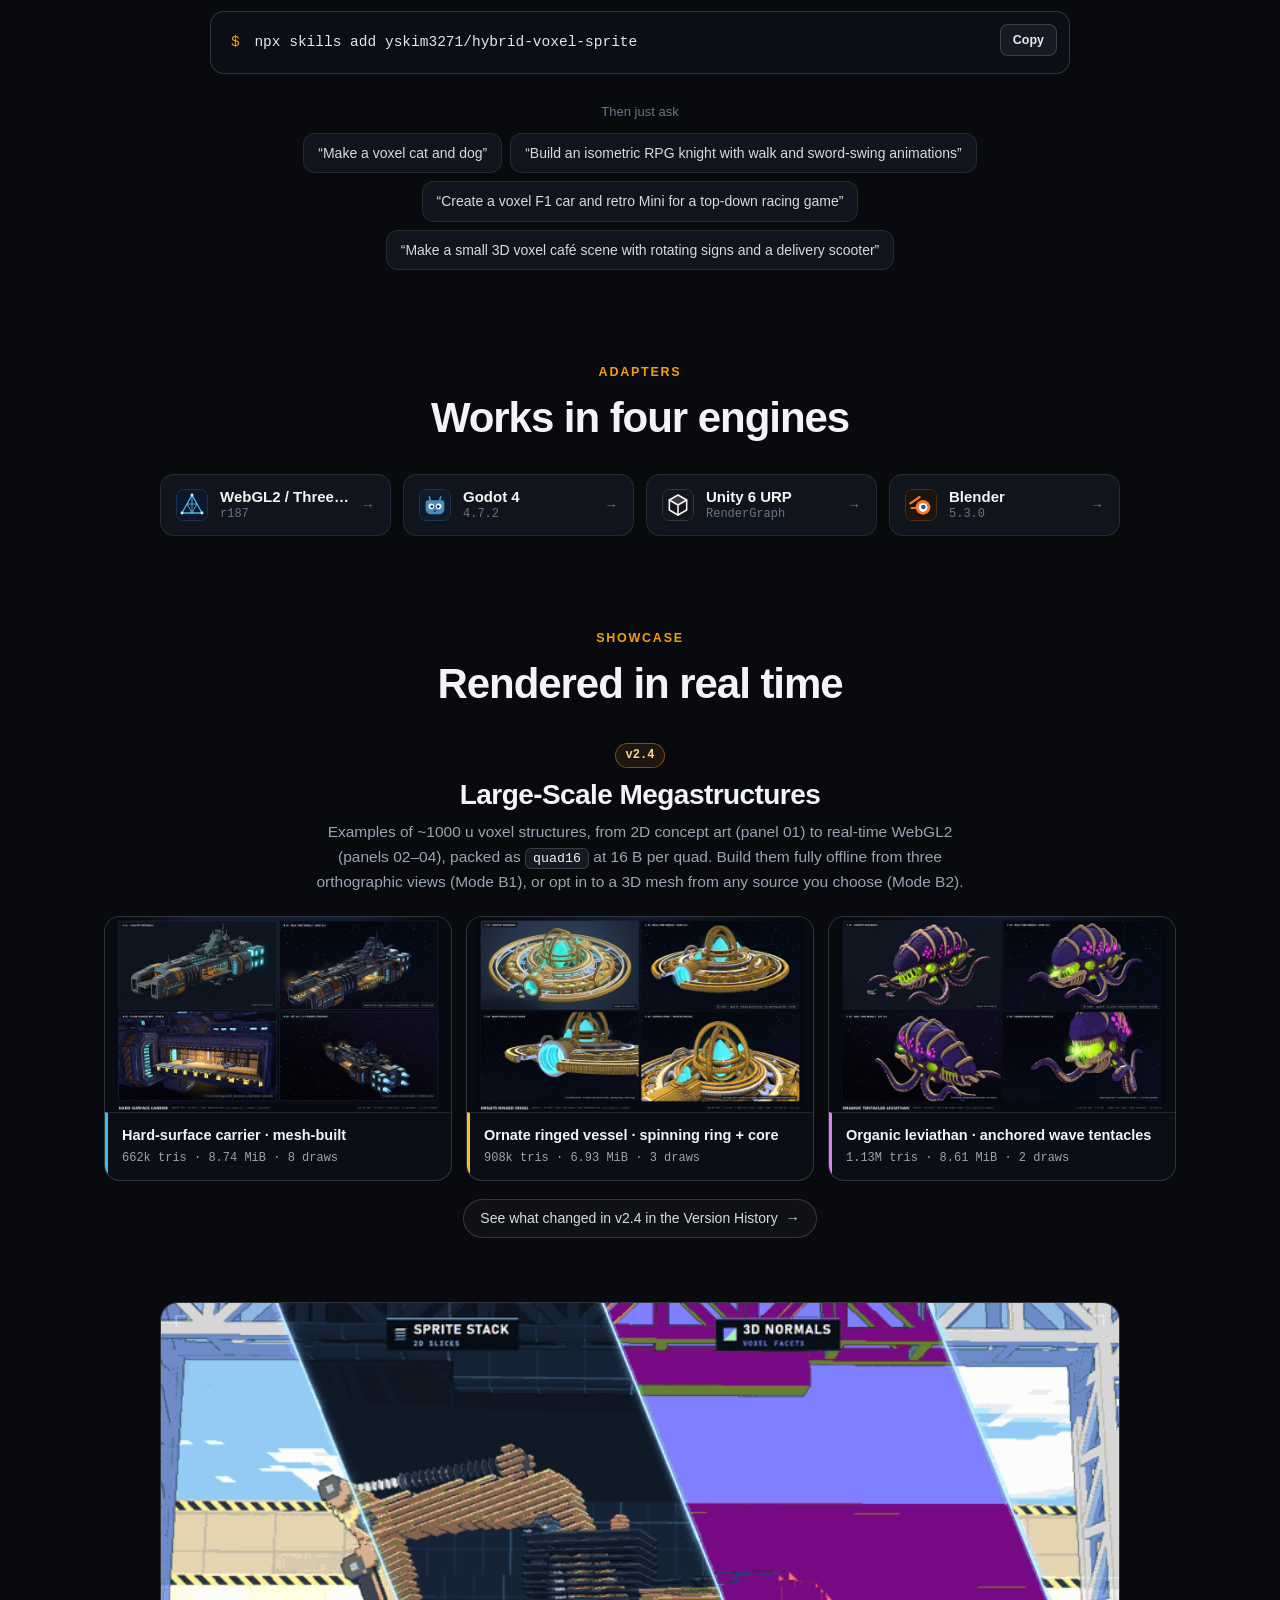
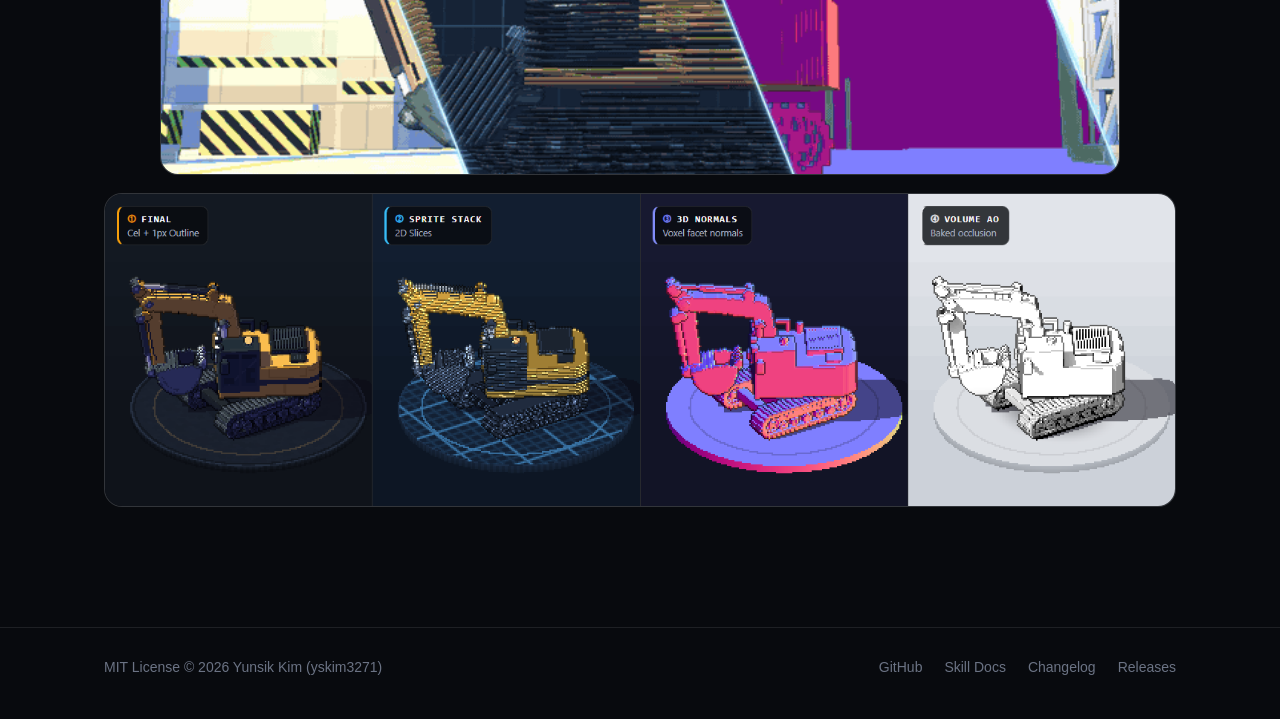
==== commit 02956b67: "Release v2.4.0: opt-in 3D mesh input, pluggable model providers & structure-aware shaders" ====
--- a/docs/index.html
+++ b/docs/index.html
@@ -43,7 +43,7 @@
         <a href="#demo" data-i18n="nav.demo">Live Demo</a>
         <a href="#engines" data-i18n="nav.engines">Engines</a>
         <a href="#install" data-i18n="nav.install">Install</a>
-        <a class="mono ver" href="changelog.html" data-keep-lang>v2.3 <span class="new">New</span></a>
+        <a class="mono ver" href="changelog.html" data-keep-lang>v2.4 <span class="new">New</span></a>
         <a href="https://github.com/yskim3271/hybrid-voxel-sprite/blob/main/skills/hybrid-voxel-sprite/SKILL.md" data-i18n="nav.docs">Docs</a>
       </nav>
       <div class="top-actions">
@@ -62,7 +62,7 @@
     <!-- ================================================================== hero -->
     <section class="hero">
       <a class="pill-badge" href="changelog.html" data-keep-lang>
-        <span class="dot" aria-hidden="true"></span><span data-i18n="hero.badge">Open source · MIT licensed · v2.3</span><span class="arr" aria-hidden="true">→</span>
+        <span class="dot" aria-hidden="true"></span><span data-i18n="hero.badge">Open source · MIT licensed · v2.4</span><span class="arr" aria-hidden="true">→</span>
       </a>
       <h1 class="display" data-i18n-html="hero.title">Pixel-art style<br><span class="accent">3D voxel sprites</span></h1>
       <p class="lede" data-i18n-html="hero.lede">An open-source agent skill for rendering articulated 3D voxel sprites in real time. Keeps the crisp pixel-art look and 1&nbsp;px outlines of sprite stacking at any camera angle.</p>
@@ -253,28 +253,28 @@
         <span class="eyebrow" data-i18n="show.eyebrow">Showcase</span>
         <h2 data-i18n="show.title">Rendered in real time</h2>
       </div>
-      <!-- v2.3 megastructures -->
+      <!-- v2.4 megastructures (Track B) -->
       <div class="cap" id="megastructures">
         <div class="cap-head">
-          <span class="cap-pill mono">v2.3</span>
+          <span class="cap-pill mono">v2.4</span>
           <h3 data-i18n="cap.title">Large-Scale Megastructures</h3>
-          <p data-i18n-html="cap.sub">Examples of ~1000&nbsp;u voxel structures, from 2D concept art (panel 01) to real-time WebGL2 (panels 02–04), packed as <code>quad16</code> at 16&nbsp;B per quad.</p>
+          <p data-i18n-html="cap.sub">Examples of ~1000&nbsp;u voxel structures, from 2D concept art (panel 01) to real-time WebGL2 (panels 02–04), packed as <code>quad16</code> at 16&nbsp;B per quad. Build them fully offline from three orthographic views (Mode B1), or opt in to a 3D mesh from any source you choose (Mode B2).</p>
         </div>
         <div class="cap-grid">
-          <a class="cap-card" href="changelog.html#v2.3.0" data-keep-lang style="--fc: #38bdf8">
-            <img src="assets/v23/vanguard_t2_showcase_2x2.jpg" width="1600" height="900" loading="lazy" alt="Hard-surface megastructure example: concept art and three real-time WebGL2 renders">
-            <span class="cap-info"><b data-i18n="v23.c1">Hard-surface megastructure</b><span class="mono">410k tris · 8.93 MiB · 10 draws</span></span>
+          <a class="cap-card" href="changelog.html#v2.4.0" data-keep-lang style="--fc: #38bdf8">
+            <img src="assets/v24/hard_surface_carrier_v24.jpg" width="1600" height="900" loading="lazy" alt="Hard-surface carrier built from a 3D mesh: concept art and three real-time WebGL2 renders">
+            <span class="cap-info"><b data-i18n="v24.c1">Hard-surface carrier · mesh-built</b><span class="mono">662k tris · 8.74 MiB · 8 draws</span></span>
           </a>
-          <a class="cap-card" href="changelog.html#v2.3.0" data-keep-lang style="--fc: #fbbf24">
-            <img src="assets/v23/aether_p2_showcase_2x2.jpg" width="1600" height="900" loading="lazy" alt="Ornate ringed structure example: concept art and three real-time WebGL2 renders">
-            <span class="cap-info"><b data-i18n="v23.c3">Ornate ringed structure</b><span class="mono">802k tris · 6.02 MiB · 9 draws</span></span>
+          <a class="cap-card" href="changelog.html#v2.4.0" data-keep-lang style="--fc: #fbbf24">
+            <img src="assets/v24/ornate_ringed_vessel_v24.jpg" width="1600" height="900" loading="lazy" alt="Ornate ringed vessel built from a 3D mesh: concept art and three real-time WebGL2 renders">
+            <span class="cap-info"><b data-i18n="v24.c2">Ornate ringed vessel · spinning ring + core</b><span class="mono">908k tris · 6.93 MiB · 3 draws</span></span>
           </a>
-          <a class="cap-card" href="changelog.html#v2.3.0" data-keep-lang style="--fc: #e879f9">
-            <img src="assets/v23/swarm_z2_showcase_2x2.jpg" width="1600" height="900" loading="lazy" alt="Organic tentacled structure example: concept art and three real-time WebGL2 renders">
-            <span class="cap-info"><b data-i18n="v23.c4">Organic tentacled structure</b><span class="mono">1.11M tris · 8.03 MiB · 5 draws</span></span>
+          <a class="cap-card" href="changelog.html#v2.4.0" data-keep-lang style="--fc: #e879f9">
+            <img src="assets/v24/organic_leviathan_v24.jpg" width="1600" height="900" loading="lazy" alt="Organic tentacled leviathan built from a 3D mesh: concept art and three real-time WebGL2 renders">
+            <span class="cap-info"><b data-i18n="v24.c3">Organic leviathan · anchored wave tentacles</b><span class="mono">1.13M tris · 8.61 MiB · 2 draws</span></span>
           </a>
         </div>
-        <a class="cap-more" href="changelog.html#v2.3.0" data-keep-lang><span data-i18n="cap.more">See what changed in v2.3 in the Version History</span><span aria-hidden="true">→</span></a>
+        <a class="cap-more" href="changelog.html#v2.4.0" data-keep-lang><span data-i18n="cap.more">See what changed in v2.4 in the Version History</span><span aria-hidden="true">→</span></a>
       </div>
 
       <figure class="media">
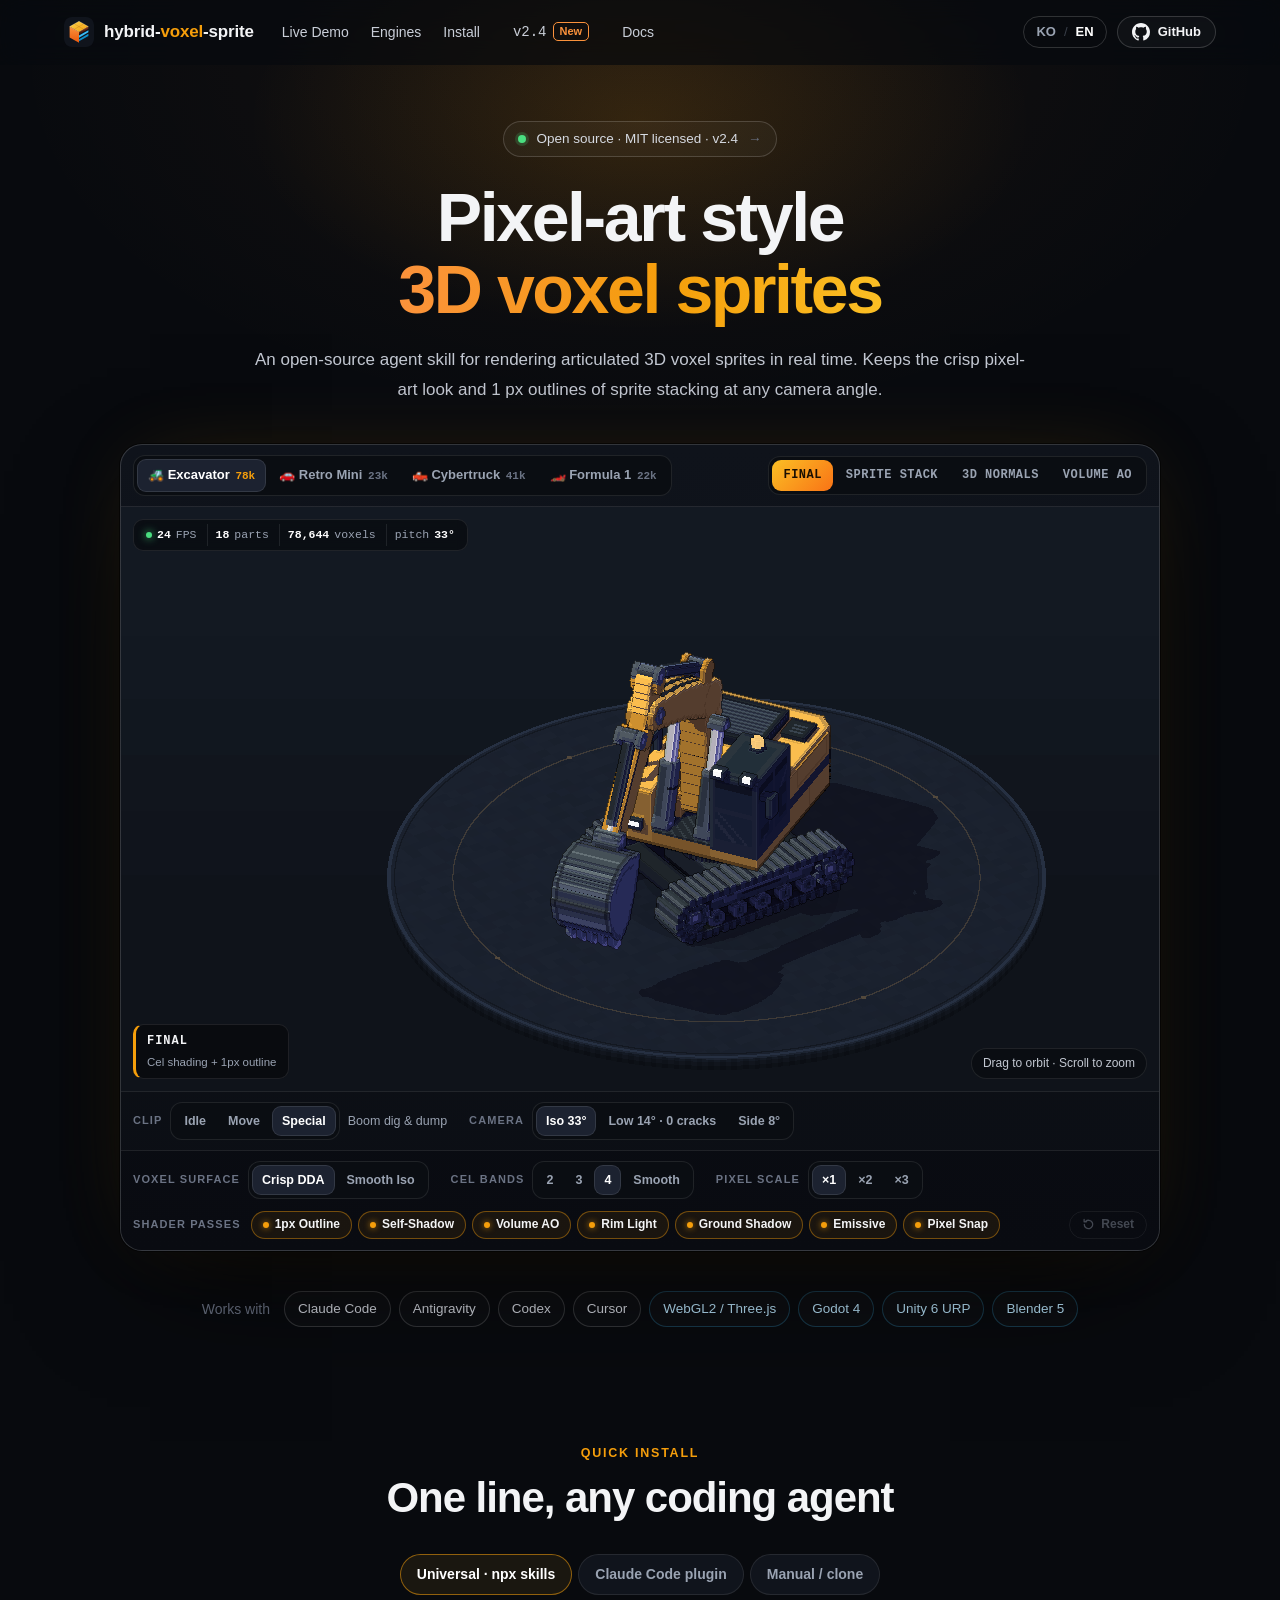
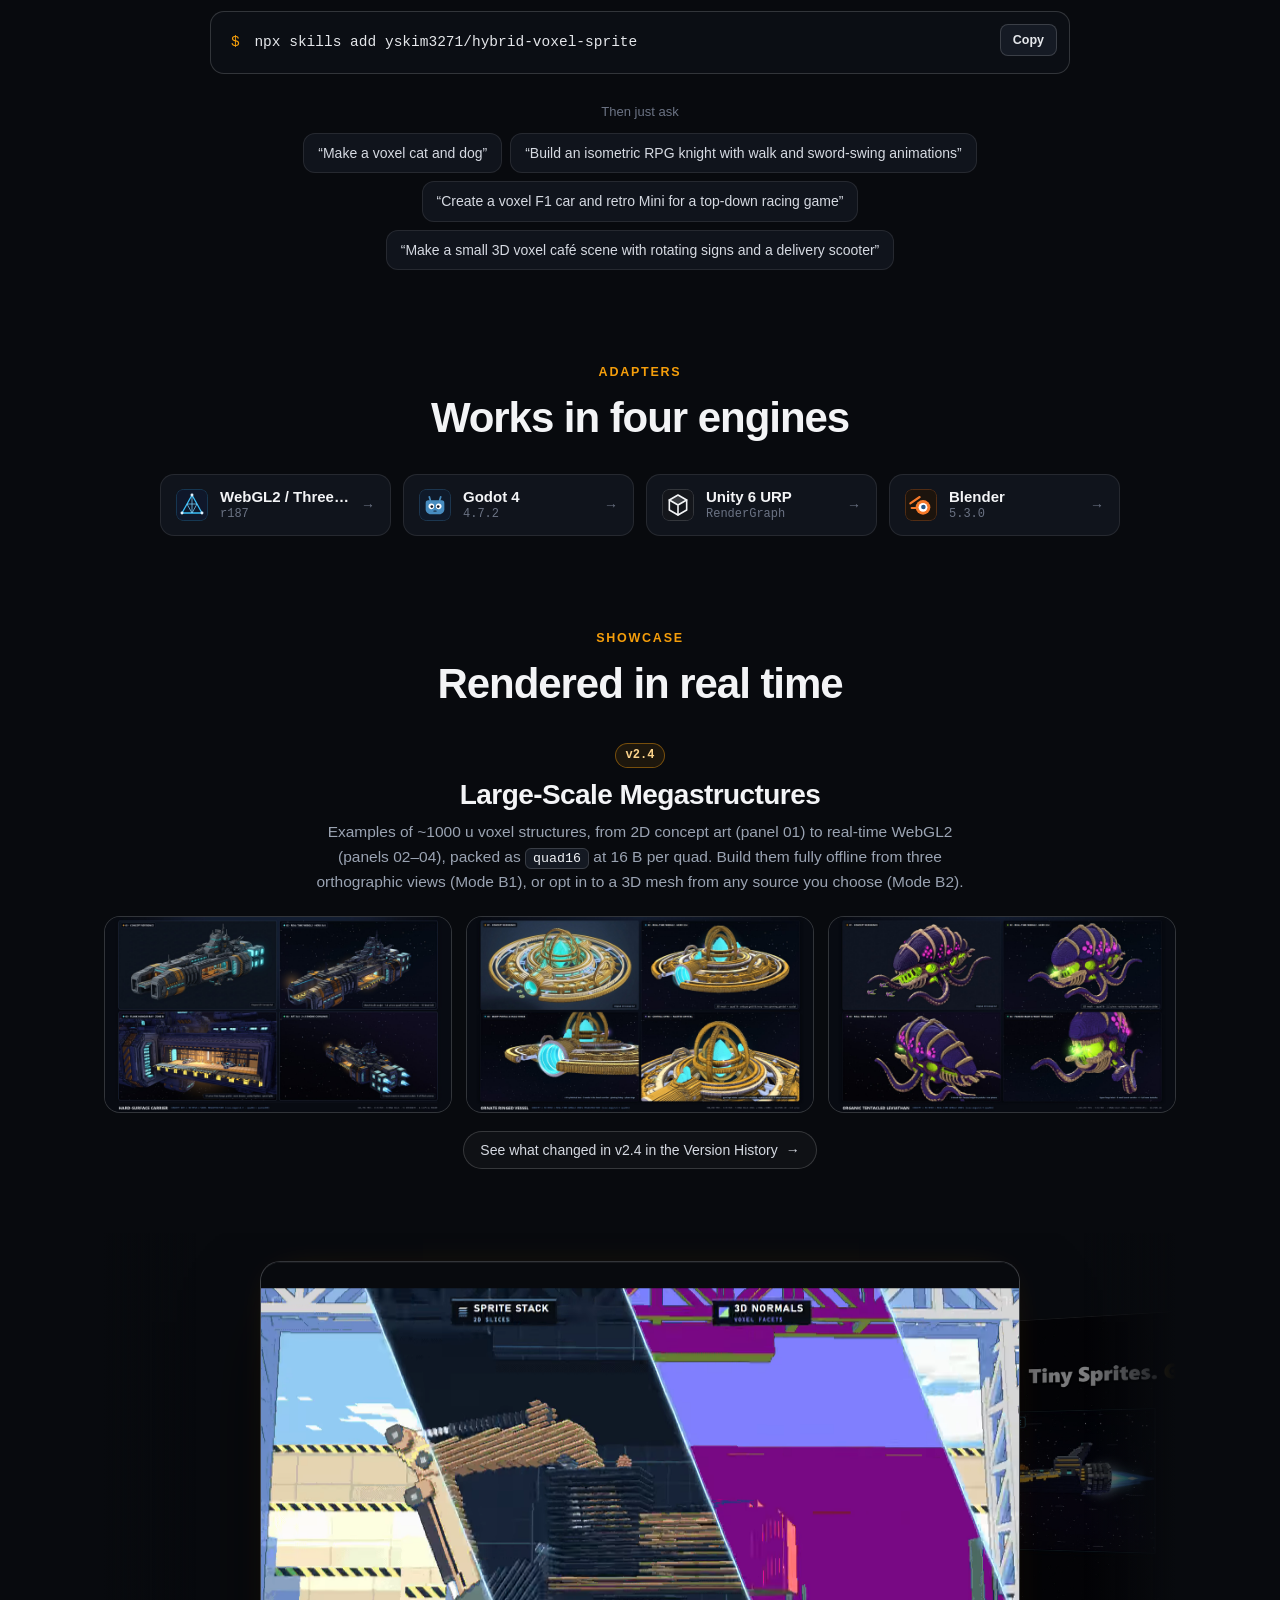
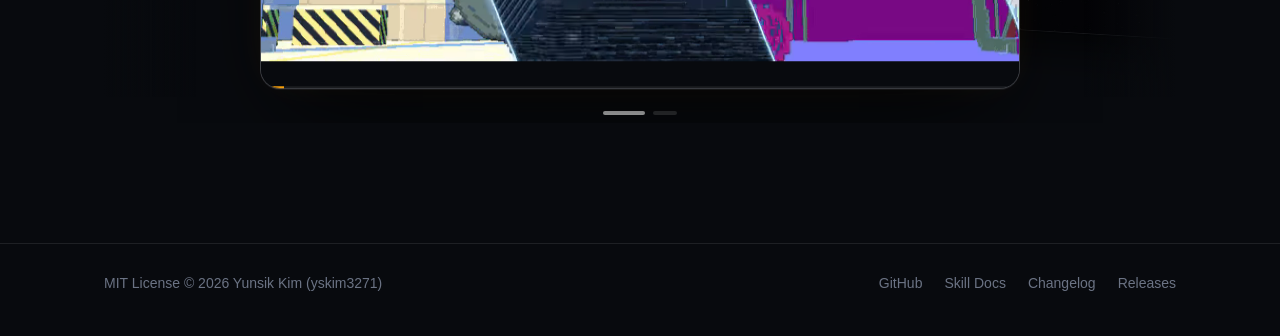
==== commit 7fb72f2b: "docs: add 16:9 3D coverflow video deck & simplify megastructure cards" ====
--- a/docs/index.html
+++ b/docs/index.html
@@ -261,28 +261,45 @@
           <p data-i18n-html="cap.sub">Examples of ~1000&nbsp;u voxel structures, from 2D concept art (panel 01) to real-time WebGL2 (panels 02–04), packed as <code>quad16</code> at 16&nbsp;B per quad. Build them fully offline from three orthographic views (Mode B1), or opt in to a 3D mesh from any source you choose (Mode B2).</p>
         </div>
         <div class="cap-grid">
-          <a class="cap-card" href="changelog.html#v2.4.0" data-keep-lang style="--fc: #38bdf8">
+          <a class="cap-card" href="changelog.html#v2.4.0" data-keep-lang>
             <img src="assets/v24/hard_surface_carrier_v24.jpg" width="1600" height="900" loading="lazy" alt="Hard-surface carrier built from a 3D mesh: concept art and three real-time WebGL2 renders">
-            <span class="cap-info"><b data-i18n="v24.c1">Hard-surface carrier · mesh-built</b><span class="mono">662k tris · 8.74 MiB · 8 draws</span></span>
           </a>
-          <a class="cap-card" href="changelog.html#v2.4.0" data-keep-lang style="--fc: #fbbf24">
+          <a class="cap-card" href="changelog.html#v2.4.0" data-keep-lang>
             <img src="assets/v24/ornate_ringed_vessel_v24.jpg" width="1600" height="900" loading="lazy" alt="Ornate ringed vessel built from a 3D mesh: concept art and three real-time WebGL2 renders">
-            <span class="cap-info"><b data-i18n="v24.c2">Ornate ringed vessel · spinning ring + core</b><span class="mono">908k tris · 6.93 MiB · 3 draws</span></span>
           </a>
-          <a class="cap-card" href="changelog.html#v2.4.0" data-keep-lang style="--fc: #e879f9">
+          <a class="cap-card" href="changelog.html#v2.4.0" data-keep-lang>
             <img src="assets/v24/organic_leviathan_v24.jpg" width="1600" height="900" loading="lazy" alt="Organic tentacled leviathan built from a 3D mesh: concept art and three real-time WebGL2 renders">
-            <span class="cap-info"><b data-i18n="v24.c3">Organic leviathan · anchored wave tentacles</b><span class="mono">1.13M tris · 8.61 MiB · 2 draws</span></span>
           </a>
         </div>
         <a class="cap-more" href="changelog.html#v2.4.0" data-keep-lang><span data-i18n="cap.more">See what changed in v2.4 in the Version History</span><span aria-hidden="true">→</span></a>
       </div>
 
-      <figure class="media">
-        <img src="assets/showcase_loop.gif" width="720" height="354" loading="lazy" alt="Showcase loop: excavator, retro mini, cybertruck and Formula 1 with live SPRITE STACK, 3D NORMALS and VOLUME AO wipes">
-      </figure>
-      <figure class="media strip">
-        <img src="assets/modes_compare.png" width="1440" height="420" loading="lazy" alt="The same excavator pose in FINAL, SPRITE STACK, 3D NORMALS and VOLUME AO">
-      </figure>
+      <!-- showcase 3D card deck: card 1 = Track A vehicles (default), card 2 = v2.4 16:9 reel with optional BGM -->
+      <div class="deck-shell" id="showcaseCarousel" role="region" aria-roledescription="carousel" tabindex="0" aria-label="Showcase videos" data-i18n-aria="car.aria">
+        <div class="deck-stage">
+          <div class="deck-card" id="carSlide0" data-index="0" data-fit="contain" data-accent="amber" data-has-audio="false" role="group" aria-roledescription="slide" aria-label="1 / 2">
+            <video muted loop playsinline preload="metadata" poster="assets/showcase_vehicles_poster.jpg" width="1440" height="708" disablepictureinpicture
+              aria-label="Excavator, retro mini, cybertruck and Formula 1 with live FINAL, SPRITE STACK, 3D NORMALS and VOLUME AO wipes" data-i18n-aria="car.v0">
+              <source src="assets/showcase_vehicles.webm" type="video/webm">
+              <source src="assets/showcase_vehicles.mp4" type="video/mp4">
+            </video>
+            <div class="deck-prog" aria-hidden="true"><i></i></div>
+          </div>
+          <div class="deck-card" id="carSlide1" data-index="1" data-fit="cover" data-accent="cyan" data-has-audio="true" role="group" aria-roledescription="slide" aria-label="2 / 2">
+            <video muted loop playsinline preload="metadata" poster="assets/v24/showcase_reel_16x9_poster.jpg" width="1280" height="720" disablepictureinpicture
+              aria-label="24-second showcase: from 2D concept art to large real-time voxel ships, with a small articulated fighter beside a giant carrier" data-i18n-aria="car.v1">
+              <source src="assets/v24/showcase_reel_16x9.webm" type="video/webm">
+              <source src="assets/v24/showcase_reel_16x9.mp4" type="video/mp4">
+            </video>
+            <button type="button" class="deck-sound" id="carSound" aria-pressed="false" aria-label="Background music on or off" data-i18n-aria="car.soundAria">🔇 BGM</button>
+            <div class="deck-prog" aria-hidden="true"><i></i></div>
+          </div>
+        </div>
+        <div class="deck-dots" role="tablist" aria-label="Choose a video" data-i18n-aria="car.tabs">
+          <button type="button" role="tab" class="deck-dot on" data-car-go="0" aria-selected="true" aria-controls="carSlide0" aria-label="Video 1" data-i18n-aria="car.tab0"></button>
+          <button type="button" role="tab" class="deck-dot" data-car-go="1" aria-selected="false" aria-controls="carSlide1" aria-label="Video 2" data-i18n-aria="car.tab1"></button>
+        </div>
+      </div>
     </section>
 
   </main>
--- a/docs/styles.css
+++ b/docs/styles.css
@@ -237,10 +237,59 @@
 .eng-arr { color: var(--dim); font-size: 14px; transition: color .15s, transform .15s; }
 .eng-card:hover .eng-arr { color: var(--amber); transform: translateX(2px); }
 
-/* showcase */
-.media { margin: 0 auto 18px; max-width: 960px; border: 1px solid var(--line-2); border-radius: 18px; overflow: hidden; background: #0b0e14; }
-.media img { width: 100%; height: auto; }
-.media.strip { max-width: 1120px; }
+/* showcase · 16:9 3D coverflow card deck (card 1 vehicles · card 2 v2.4 reel) */
+.deck-shell {
+  position: relative; width: 100%; max-width: 1120px; margin: 28px auto 0; padding: 14px 0 8px;
+  overflow: hidden; outline: none; user-select: none; -webkit-user-select: none; touch-action: pan-y; cursor: grab;
+}
+.deck-shell.dragging { cursor: grabbing; }
+.deck-shell:focus-visible { outline: 2px solid var(--amber); outline-offset: 6px; border-radius: 20px; }
+.deck-shell::before,
+.deck-shell::after { content: ""; position: absolute; top: 0; bottom: 26px; width: 92px; z-index: 20; pointer-events: none; }
+.deck-shell::before { left: 0; background: linear-gradient(90deg, var(--bg) 0%, rgba(8, 10, 14, 0) 100%); }
+.deck-shell::after { right: 0; background: linear-gradient(270deg, var(--bg) 0%, rgba(8, 10, 14, 0) 100%); }
+.deck-stage { position: relative; width: 100%; height: clamp(220px, 41vw, 456px); perspective: 1400px; perspective-origin: 50% 50%; transform-style: preserve-3d; }
+.deck-card {
+  position: absolute; top: 50%; left: 50%; width: min(74%, 760px); aspect-ratio: 16 / 9;
+  border-radius: 20px; overflow: hidden; background: #0b0e14; border: 1px solid rgba(255, 255, 255, 0.13);
+  box-shadow: 0 28px 70px -22px rgba(0, 0, 0, 0.92), 0 0 0 1px rgba(255, 255, 255, 0.04) inset;
+  transform-style: preserve-3d; will-change: transform, opacity, filter;
+  transition: transform 0.58s cubic-bezier(0.22, 1, 0.36, 1), opacity 0.48s ease, filter 0.48s ease, border-color 0.35s ease, box-shadow 0.45s ease;
+}
+.deck-card.is-center {
+  z-index: 10; border-color: rgba(255, 255, 255, 0.22);
+  box-shadow: 0 34px 90px -26px rgba(0, 0, 0, 0.95), 0 0 40px -18px rgba(56, 189, 248, 0.24);
+}
+.deck-card[data-accent="amber"].is-center {
+  box-shadow: 0 34px 90px -26px rgba(0, 0, 0, 0.95), 0 0 40px -18px rgba(245, 158, 11, 0.22);
+}
+.deck-card.is-side { z-index: 5; cursor: pointer; }
+.deck-card.is-side:hover { filter: brightness(0.76) !important; border-color: rgba(255, 255, 255, 0.28); }
+.deck-card video { display: block; width: 100%; height: 100%; background: #080a0e; -webkit-user-drag: none; }
+.deck-card[data-fit="contain"] video { object-fit: contain; image-rendering: pixelated; }
+.deck-card[data-fit="cover"] video { object-fit: cover; }
+.deck-sound {
+  position: absolute; top: 14px; right: 14px; z-index: 15; display: inline-flex; align-items: center; gap: 6px;
+  height: 34px; padding: 0 12px; border-radius: 999px; border: 1px solid rgba(255, 255, 255, 0.18);
+  background: rgba(8, 10, 14, 0.68); backdrop-filter: blur(8px); -webkit-backdrop-filter: blur(8px);
+  color: #e2e8f0; font: inherit; font-size: 12.5px; font-weight: 600; cursor: pointer;
+  opacity: 0; pointer-events: none; transform: translateY(-4px);
+  transition: opacity 0.25s ease, transform 0.25s ease, border-color 0.2s ease, background 0.2s ease, color 0.2s ease;
+}
+.deck-card.is-center .deck-sound { opacity: 1; pointer-events: auto; transform: translateY(0); }
+.deck-sound:hover { border-color: rgba(56, 189, 248, 0.65); color: #fff; }
+.deck-sound.on { border-color: rgba(56, 189, 248, 0.75); background: rgba(14, 42, 58, 0.84); color: #7dd3fc; }
+.deck-prog { position: absolute; left: 0; right: 0; bottom: 0; height: 2px; background: rgba(255, 255, 255, 0.08); pointer-events: none; opacity: 0; transition: opacity 0.25s; }
+.deck-card.is-center .deck-prog { opacity: 1; }
+.deck-prog i { display: block; height: 100%; width: 0%; background: var(--cyan); }
+.deck-card[data-accent="amber"] .deck-prog i { background: var(--amber); }
+.deck-dots { display: flex; justify-content: center; gap: 8px; margin-top: 8px; }
+.deck-dot {
+  width: 24px; height: 4px; padding: 0; border: 0; border-radius: 999px;
+  background: rgba(255, 255, 255, 0.18); cursor: pointer; transition: width 0.25s ease, background 0.25s ease;
+}
+.deck-dot:hover { background: rgba(255, 255, 255, 0.42); }
+.deck-dot.on { width: 42px; background: rgba(255, 255, 255, 0.82); }
 
 /* showcase · v2.3 capital megastructures (checkpoint) */
 .cap { max-width: 1120px; margin: 0 auto 64px; }
@@ -251,14 +300,11 @@
 .cap-head p { margin: 0; color: var(--muted); font-size: 15.5px; text-wrap: balance; }
 .cap-grid { display: grid; grid-template-columns: repeat(3, minmax(0, 1fr)); gap: 14px; }
 .cap-card {
-  display: flex; flex-direction: column; min-width: 0; border: 1px solid var(--line-2); border-radius: 16px; overflow: hidden; background: #0b0e14;
+  display: block; min-width: 0; border: 1px solid var(--line-2); border-radius: 16px; overflow: hidden; background: #0b0e14;
   transition: border-color .15s, transform .15s, box-shadow .15s;
 }
-.cap-card:hover { border-color: color-mix(in srgb, var(--fc, var(--amber)) 55%, transparent); transform: translateY(-2px); box-shadow: 0 16px 40px -24px var(--fc, var(--amber)); }
-.cap-card img { width: 100%; height: auto; aspect-ratio: 16 / 9; object-fit: cover; }
-.cap-info { display: flex; flex-direction: column; gap: 2px; padding: 11px 14px 12px; border-top: 1px solid var(--line); border-left: 3px solid var(--fc, var(--amber)); }
-.cap-info b { font-size: 14.5px; font-weight: 650; white-space: nowrap; overflow: hidden; text-overflow: ellipsis; }
-.cap-info .mono { font-size: 12px; color: var(--muted); }
+.cap-card:hover { border-color: rgba(255, 255, 255, 0.28); transform: translateY(-2px); box-shadow: 0 16px 36px -22px rgba(0, 0, 0, 0.9); }
+.cap-card img { display: block; width: 100%; height: auto; aspect-ratio: 16 / 9; object-fit: cover; }
 .cap-more { display: flex; justify-content: center; align-items: center; gap: 8px; width: fit-content; margin: 18px auto 0; padding: 7px 16px; border-radius: 999px; border: 1px solid var(--line-2); background: rgba(255, 255, 255, 0.03); font-size: 14px; color: #d6dae2; text-align: center; }
 .cap-more:hover { color: #fff; border-color: rgba(245, 158, 11, 0.5); }
 
@@ -353,7 +399,6 @@
   .nav { display: none; }
   .engines { grid-template-columns: repeat(2, minmax(0, 1fr)); }
   .cap-grid { gap: 10px; }
-  .cap-info b { font-size: 13.5px; }
 }
 @media (max-width: 760px) {
   .topbar-in { padding: 0 16px; gap: 12px; }
@@ -427,4 +472,11 @@
 @media (max-width: 440px) {
   .engines { grid-template-columns: minmax(0, 1fr); }
 }
+@media (max-width: 760px) {
+  .deck-shell { margin-top: 18px; padding: 10px 0 6px; }
+  .deck-shell::before, .deck-shell::after { width: 28px; }
+  .deck-stage { height: clamp(190px, 50vw, 310px); }
+  .deck-card { width: 84%; border-radius: 14px; }
+  .deck-sound { top: 10px; right: 10px; height: 30px; padding: 0 10px; font-size: 12px; }
+}
 @media (prefers-reduced-motion: reduce) { html { scroll-behavior: auto; } * { transition: none !important; animation: none !important; } }
